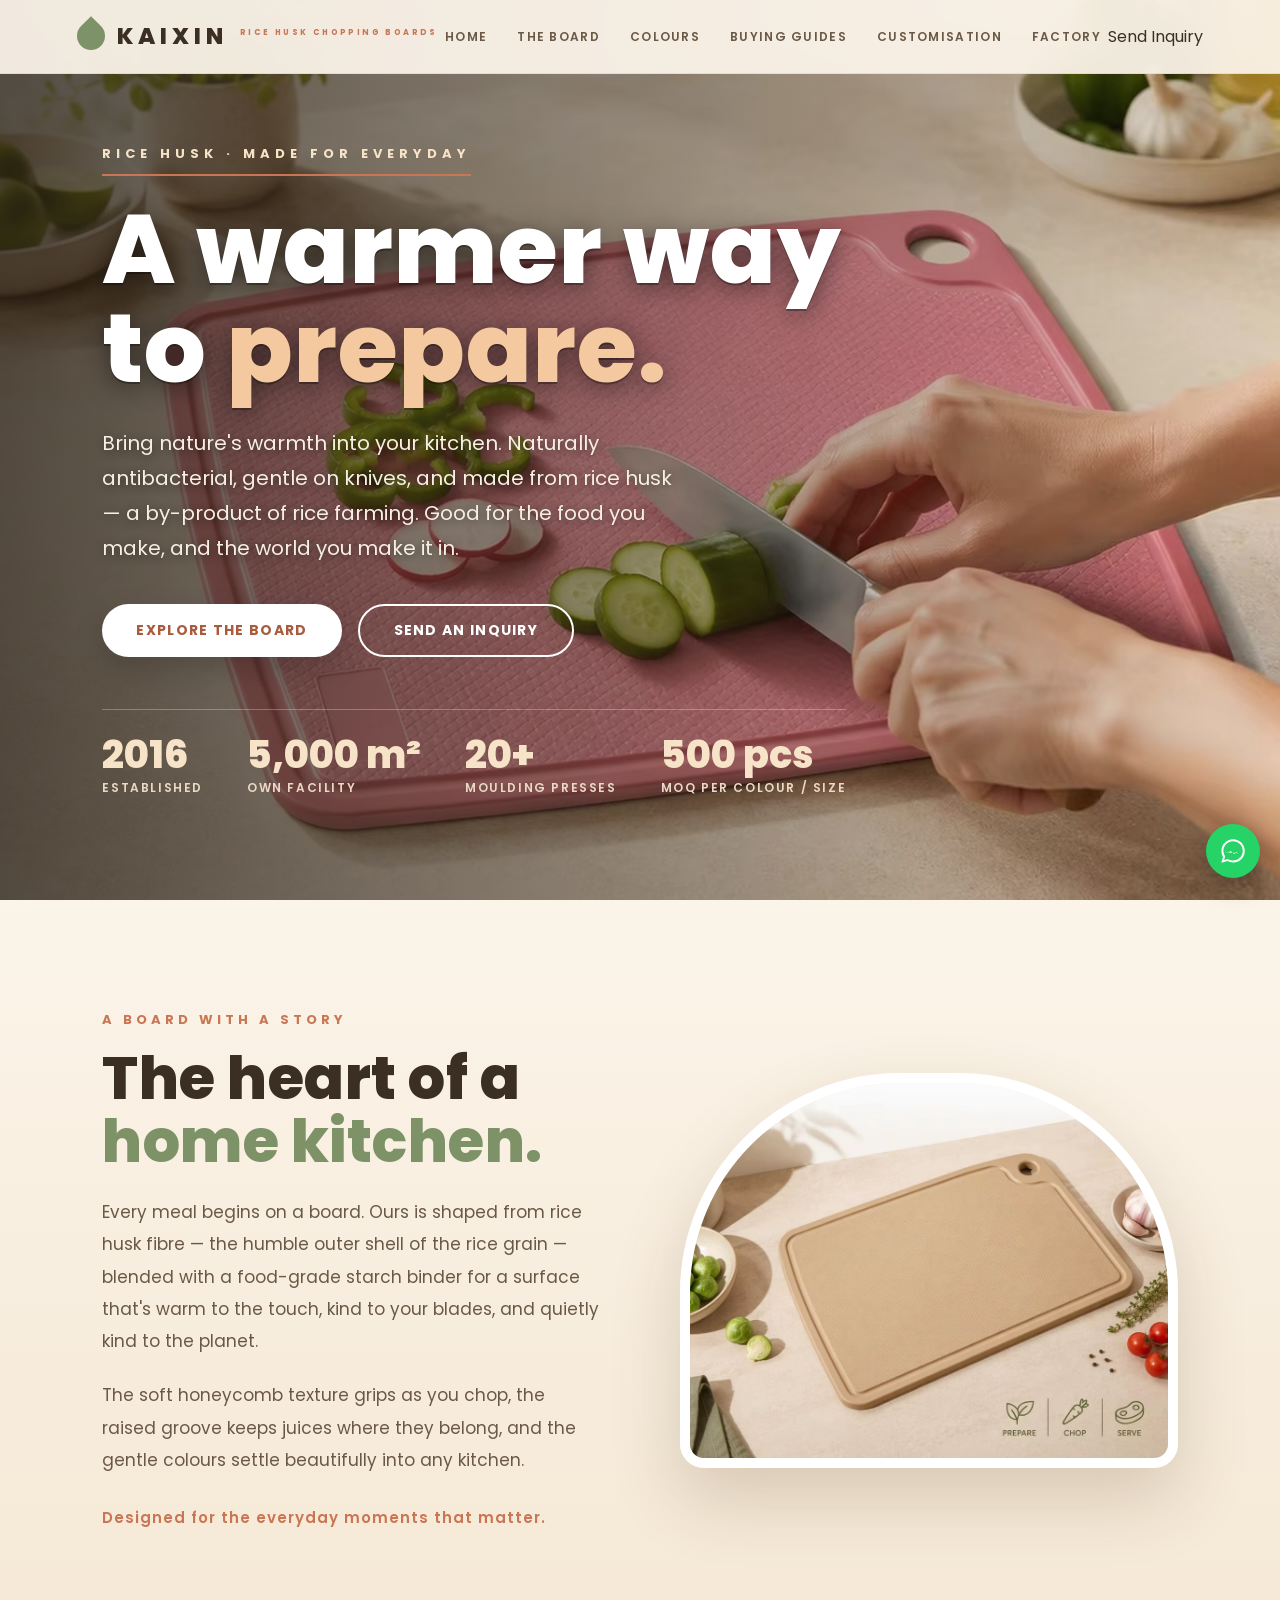
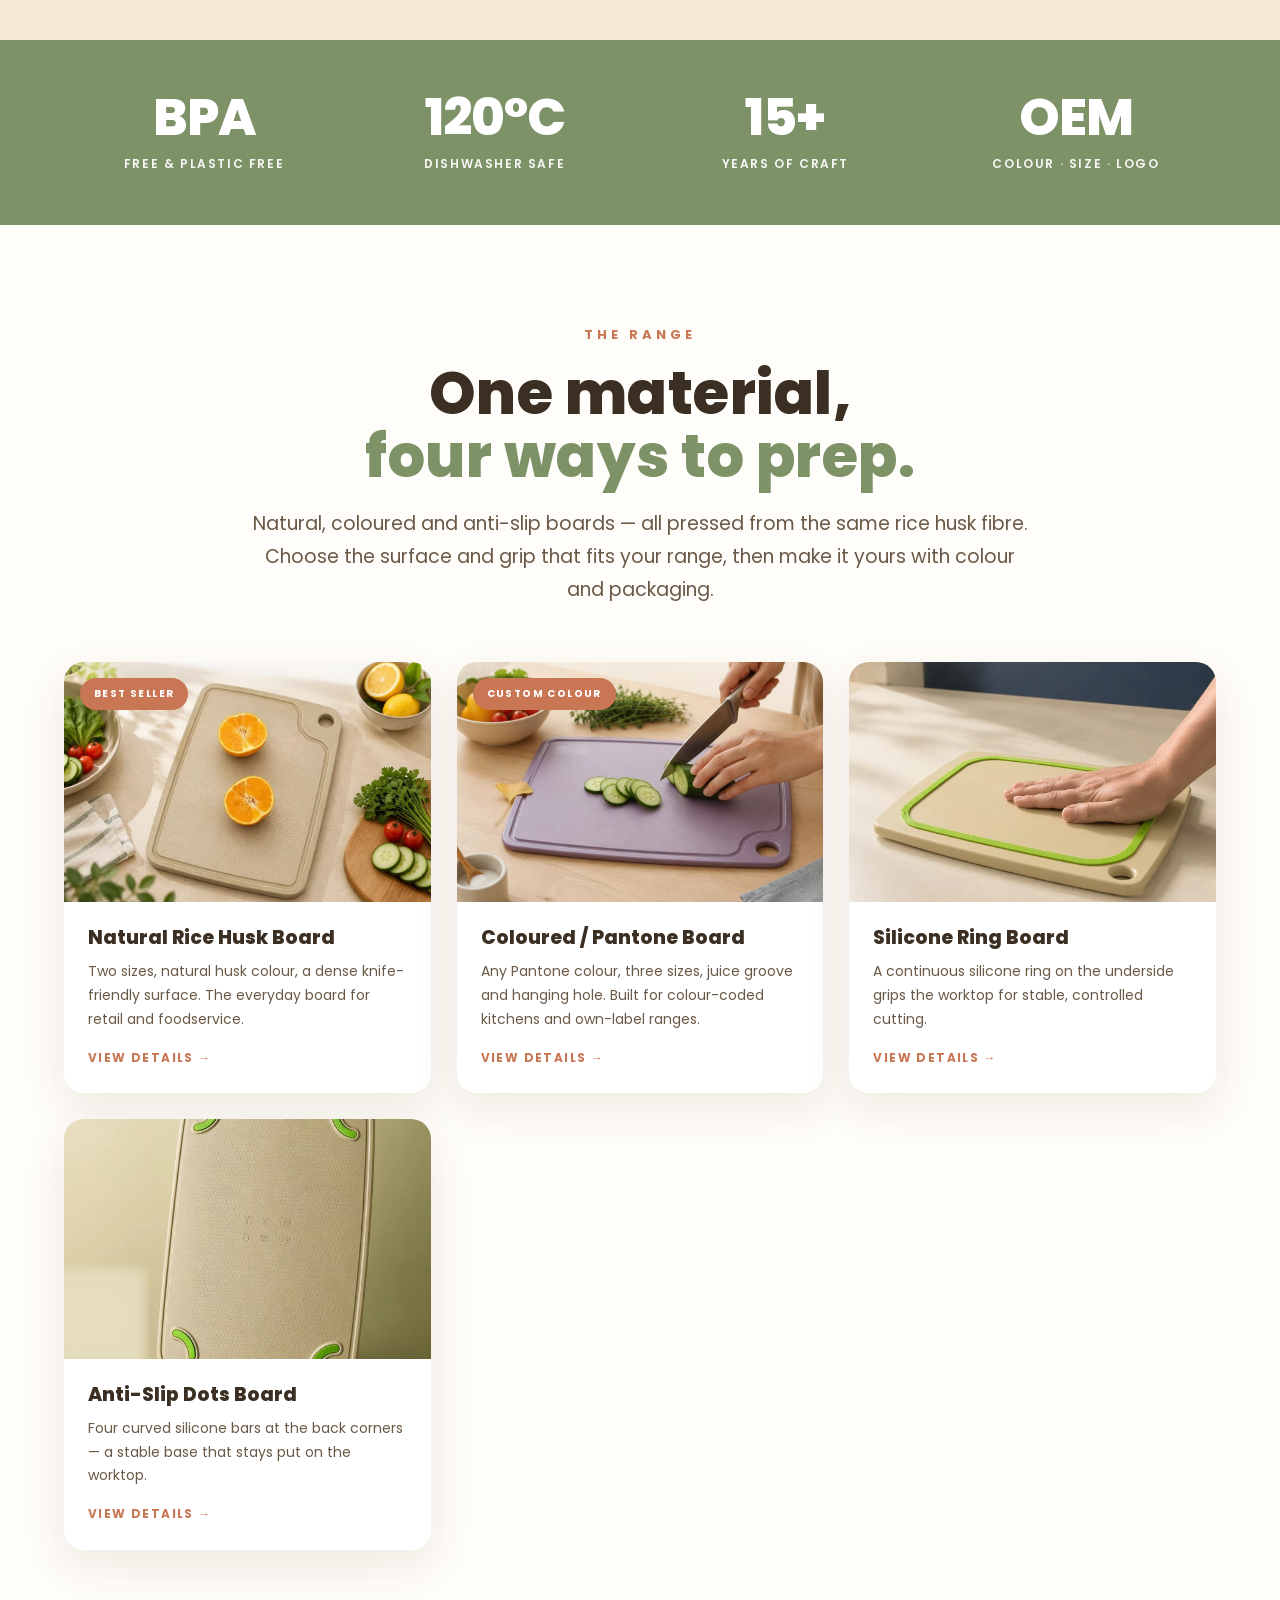
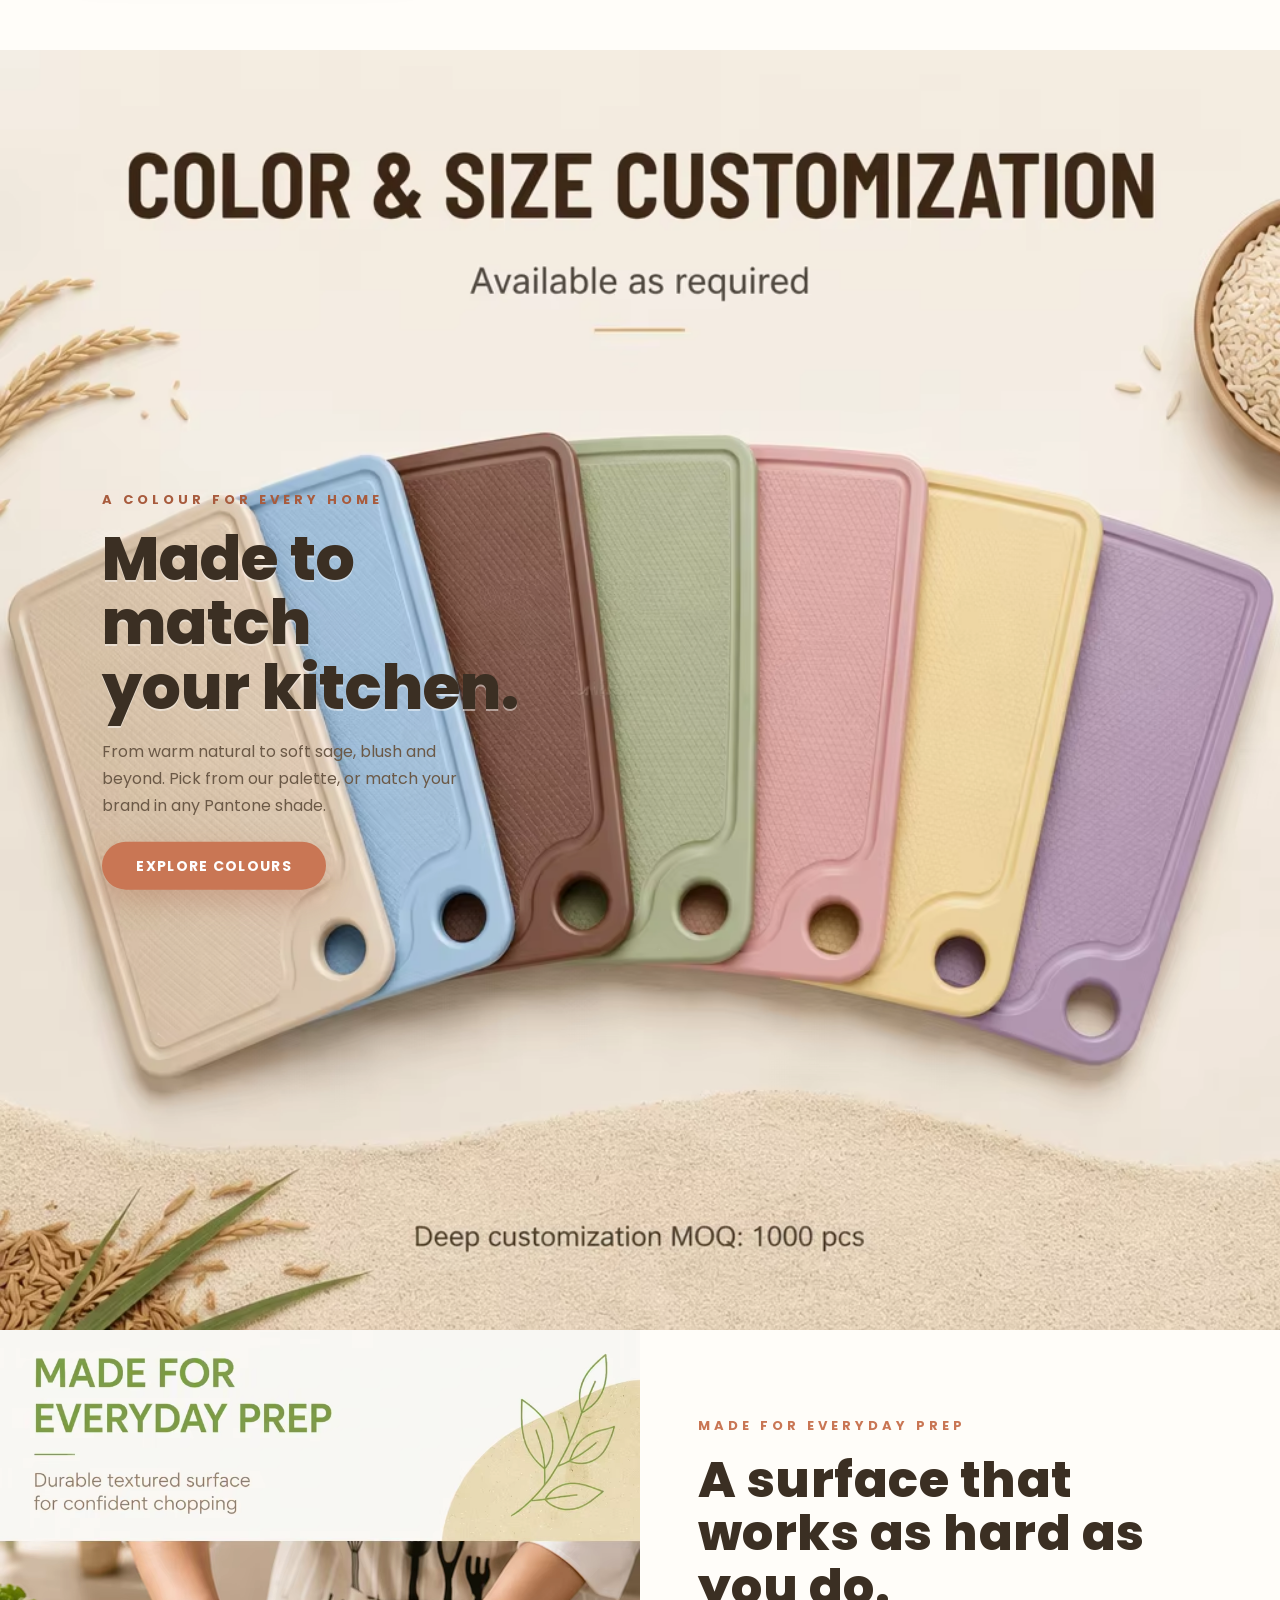
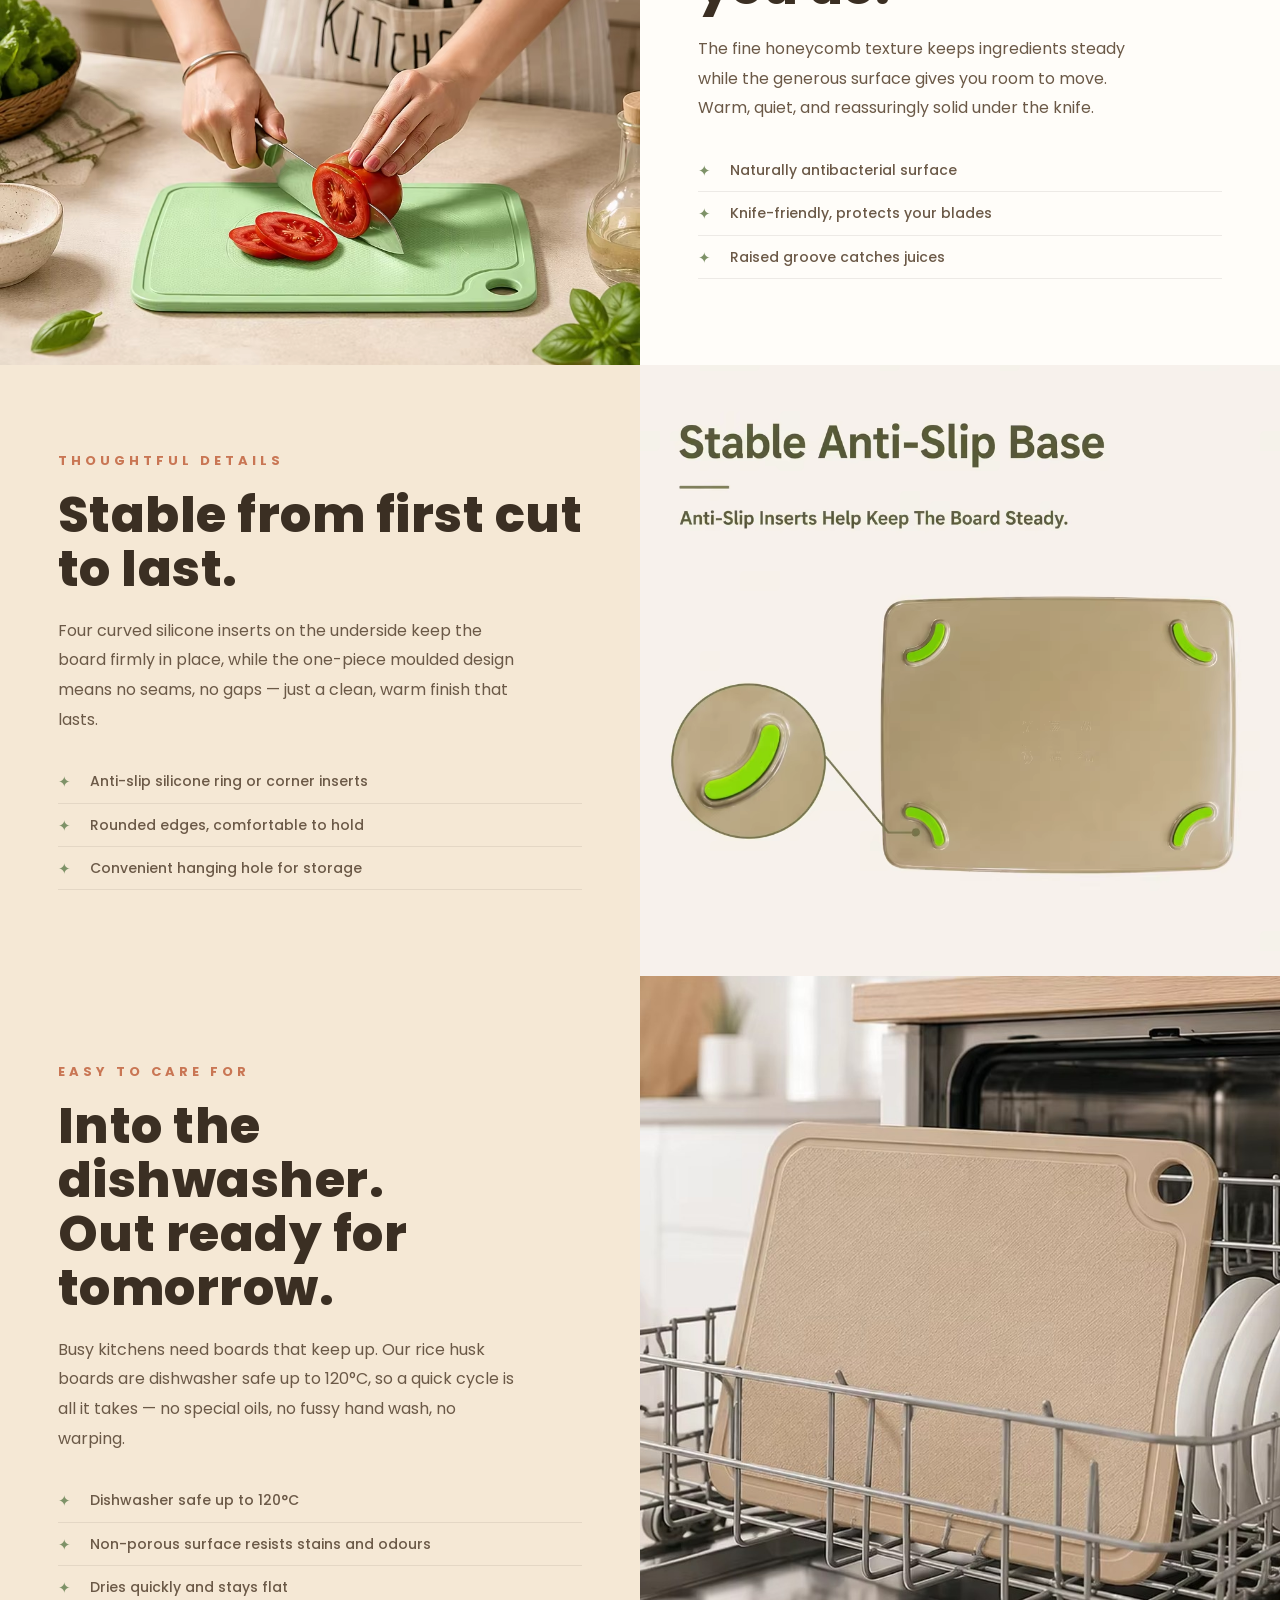
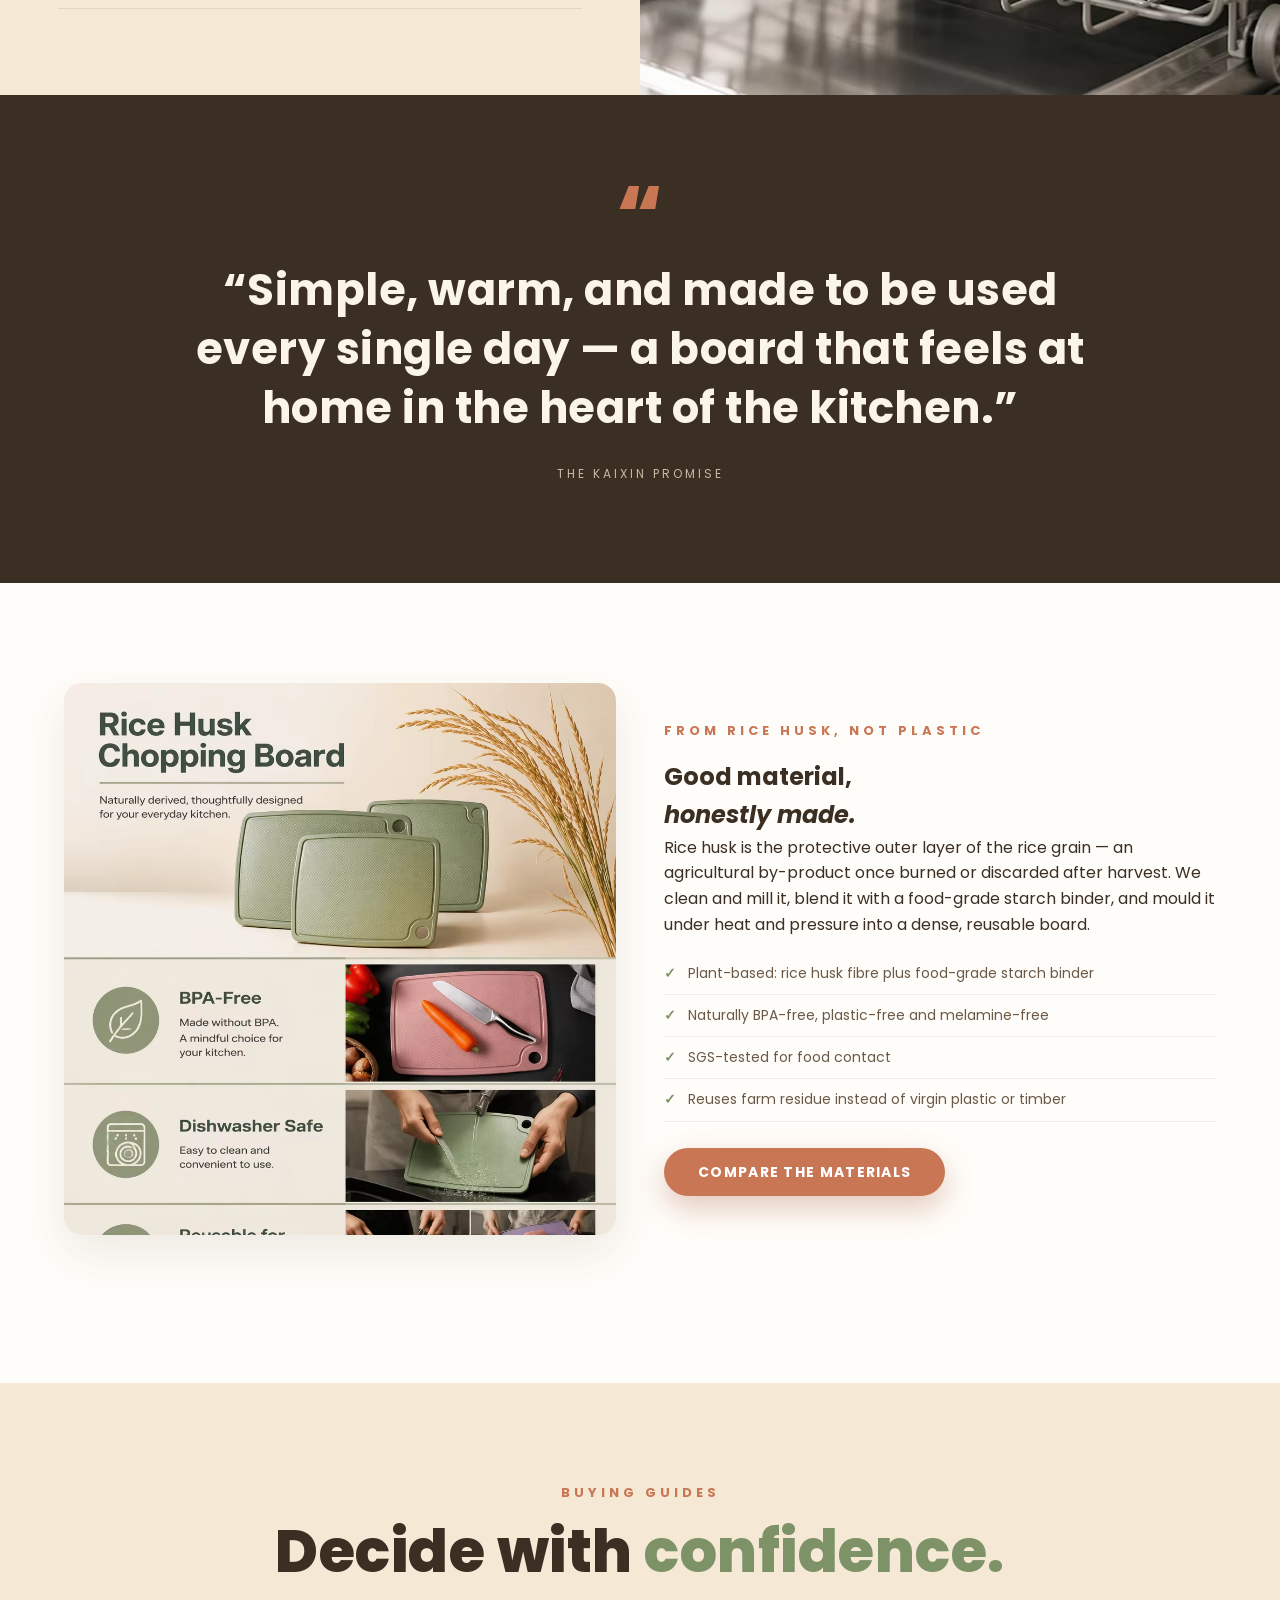
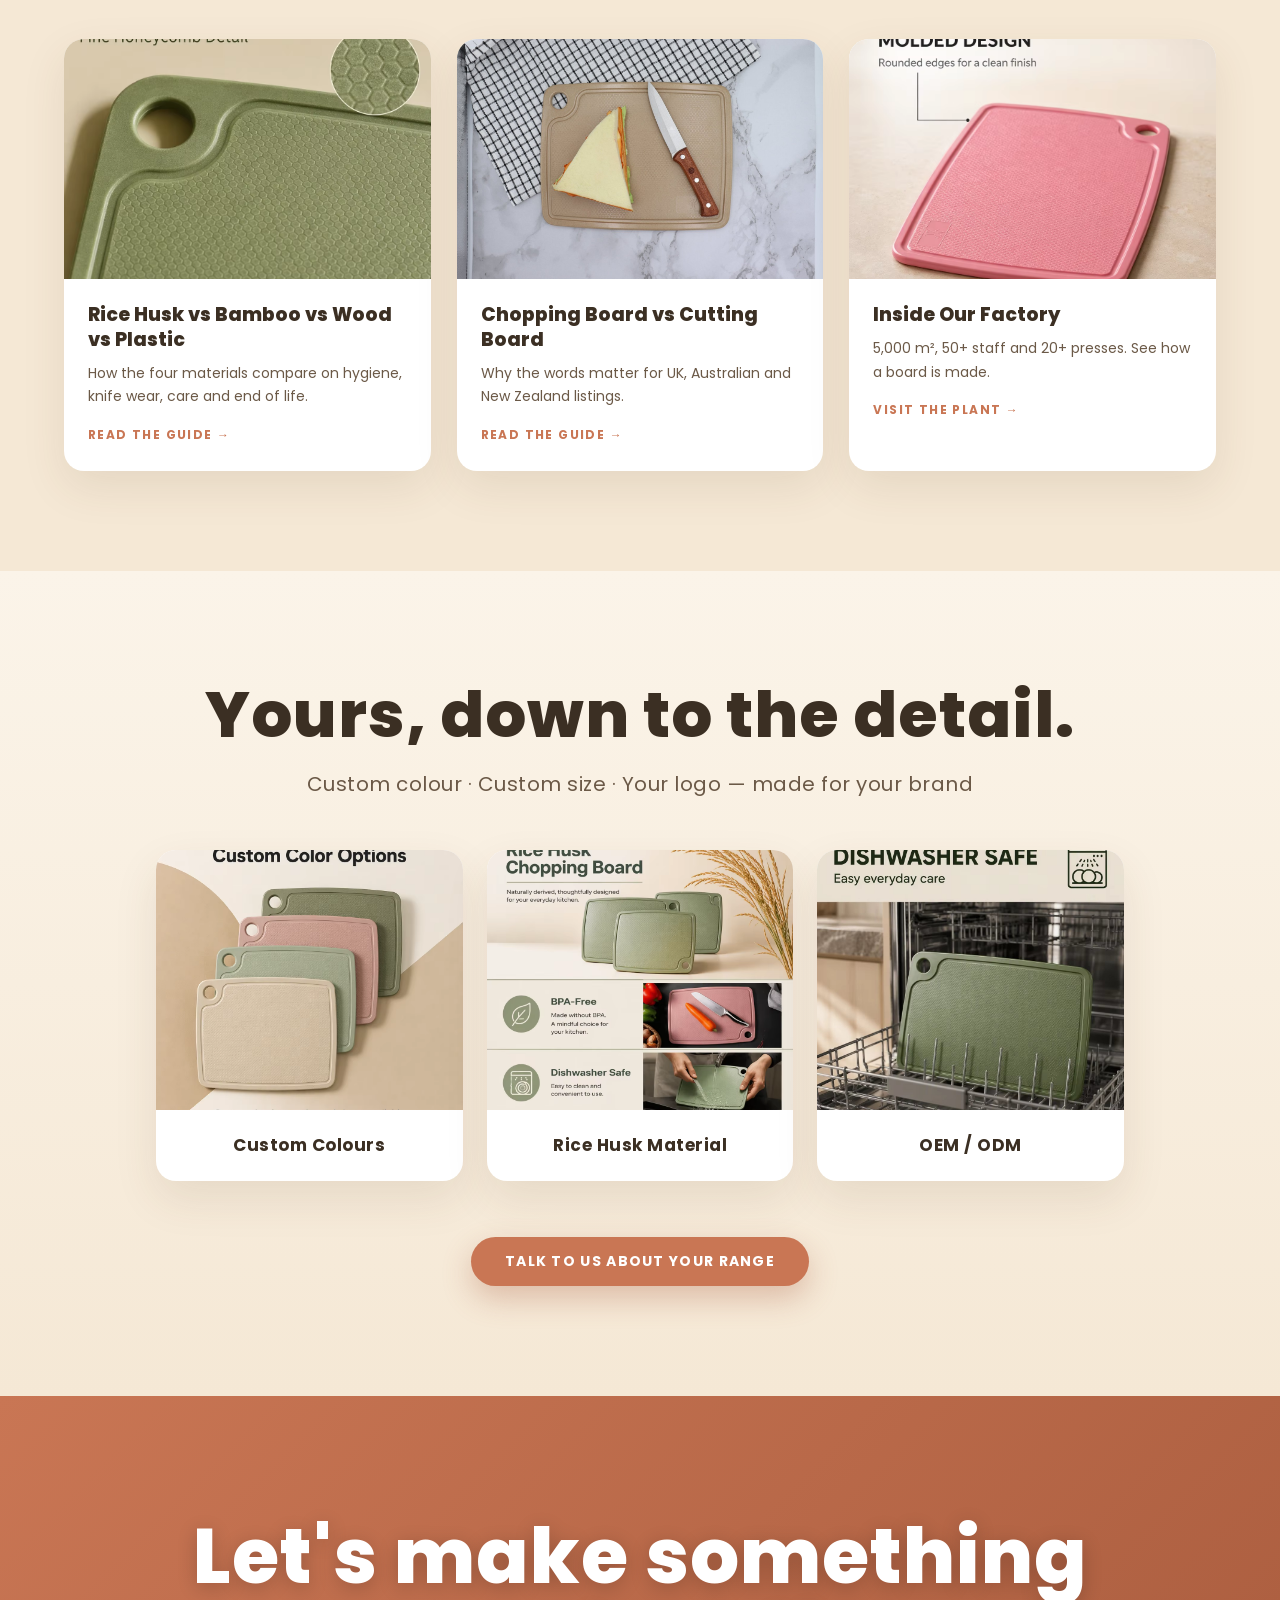
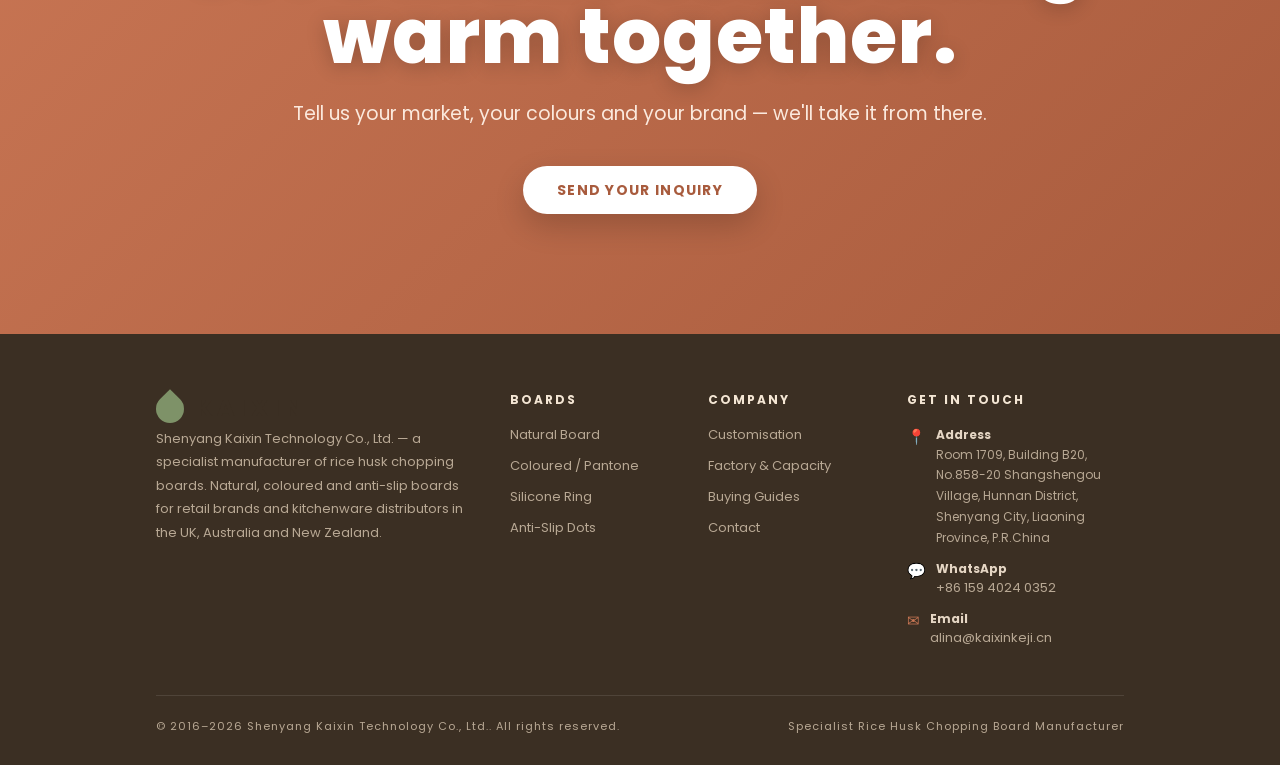
==== index.html @ 7cfb7c95 "site: colours section split layout + clean image" ====
<!DOCTYPE html>
<html lang="en-GB">
<head>
<meta charset="UTF-8">
<meta name="viewport" content="width=device-width, initial-scale=1.0">
<title>Rice Husk Chopping Boards Manufacturer &amp; Wholesale | Kaixin</title>
<meta name="description" content="Rice husk chopping boards from a specialist manufacturer. Natural, coloured and anti-slip boards, custom Pantone colours and OEM packaging. MOQ from 500 pcs. SGS-tested, BPA-free.">
<meta name="keywords" content="rice husk chopping board, rice husk cutting board manufacturer, wholesale chopping board, custom Pantone chopping board, eco chopping board supplier UK, rice husk board OEM">
<meta property="og:title" content="Rice Husk Chopping Boards Manufacturer &amp; Wholesale | Kaixin">
<meta property="og:description" content="Rice husk chopping boards from a specialist manufacturer. Natural, coloured and anti-slip boards, custom Pantone colours and OEM packaging. MOQ from 500 pcs. SGS-tested, BPA-free.">
<meta property="og:type" content="website">
<meta property="og:url" content="https://www.ricehuskchoppingboard.com/index.html">
<meta property="og:image" content="https://www.ricehuskchoppingboard.com/assets/img/warm/hero.jpg">
<link rel="canonical" href="https://www.ricehuskchoppingboard.com/index.html">
<link rel="icon" href="favicon-32x32.png" type="image/png">
<link rel="preconnect" href="https://fonts.googleapis.com">
<link rel="preconnect" href="https://fonts.gstatic.com" crossorigin>
<link href="https://fonts.googleapis.com/css2?family=Poppins:wght@400;500;600;700;800;900&display=swap" rel="stylesheet">
<link rel="stylesheet" href="assets/css/style.css">
<script type="application/ld+json">
[
  {
    "@context": "https://schema.org",
    "@type": "Organization",
    "name": "Shenyang Kaixin Technology Co., Ltd.",
    "url": "https://www.ricehuskchoppingboard.com/",
    "logo": "https://www.ricehuskchoppingboard.com/assets/img/logo/logo.png",
    "description": "Specialist manufacturer of rice husk chopping boards. Natural, coloured and anti-slip boards with custom Pantone colours and OEM packaging.",
    "address": {
      "@type": "PostalAddress",
      "streetAddress": "Room 1709, Building B20, No.858-20 Shangshengou Village, Hunnan District",
      "addressLocality": "Shenyang",
      "addressRegion": "Liaoning",
      "addressCountry": "CN"
    },
    "contactPoint": {
      "@type": "ContactPoint",
      "telephone": "+86-159-4024-0352",
      "contactType": "sales",
      "availableLanguage": [
        "English",
        "Chinese"
      ]
    }
  },
  {
    "@context": "https://schema.org",
    "@type": "WebPage",
    "name": "Rice Husk Chopping Boards Manufacturer & Wholesale",
    "url": "https://www.ricehuskchoppingboard.com/",
    "description": "Specialist manufacturer of rice husk chopping boards for retail brands and kitchenware distributors.",
    "publisher": {
      "@context": "https://schema.org",
      "@type": "Organization",
      "name": "Shenyang Kaixin Technology Co., Ltd.",
      "url": "https://www.ricehuskchoppingboard.com/",
      "logo": "https://www.ricehuskchoppingboard.com/assets/img/logo/logo.png",
      "description": "Specialist manufacturer of rice husk chopping boards. Natural, coloured and anti-slip boards with custom Pantone colours and OEM packaging.",
      "address": {
        "@type": "PostalAddress",
        "streetAddress": "Room 1709, Building B20, No.858-20 Shangshengou Village, Hunnan District",
        "addressLocality": "Shenyang",
        "addressRegion": "Liaoning",
        "addressCountry": "CN"
      },
      "contactPoint": {
        "@type": "ContactPoint",
        "telephone": "+86-159-4024-0352",
        "contactType": "sales",
        "availableLanguage": [
          "English",
          "Chinese"
        ]
      }
    }
  }
]
</script>
</head>
<body>
<nav class="nav">
  <a class="brand" href="index.html"><span class="leaf"></span>KAIXIN<small>RICE HUSK CHOPPING BOARDS</small></a>
  <div class="navlinks">
    <a href="index.html">Home</a>
    <a href="index.html#boards">The Board</a>
    <a href="index.html#colours">Colours</a>
    <a href="index.html#guides">Buying Guides</a>
    <a href="customisation.html">Customisation</a>
    <a href="factory.html">Factory</a>
  </div>
  <div class="nav-cta"><a href="contact.html">Send Inquiry</a></div>
  <button class="menu-toggle" aria-label="menu" onclick="this.parentNode.classList.toggle('open')">&#9776;</button>
  <div class="mobile-menu">
    <a href="index.html">Home</a>
    <a href="index.html#boards">The Board</a>
    <a href="index.html#colours">Colours</a>
    <a href="index.html#guides">Buying Guides</a>
    <a href="customisation.html">Customisation</a>
    <a href="factory.html">Factory</a>
    <a href="contact.html">Send Inquiry</a>
  </div>
</nav>

<header class="hero">
  <img class="hero-bg" src="assets/img/warm/hero.jpg" alt="Rice husk chopping board with fresh ingredients in a warm kitchen">
  <div class="hero-shade"></div>
  <div class="hero-inner">
    <span class="eyebrow">Rice Husk &middot; Made for Everyday</span>
    <h1>A warmer way<br>to <span class="warm">prepare.</span></h1>
    <p>Bring nature's warmth into your kitchen. Naturally antibacterial, gentle on knives, and made from rice husk &mdash; a by-product of rice farming. Good for the food you make, and the world you make it in.</p>
    <div class="hero-btns">
      <a class="btn light" href="#boards">Explore the Board</a>
      <a class="btn ghost on-dark" href="contact.html">Send an Inquiry</a>
    </div>
    <div class="hero-stats">
      <div><b>2016</b><span>Established</span></div>
      <div><b>5,000 m&sup2;</b><span>Own Facility</span></div>
      <div><b>20+</b><span>Moulding Presses</span></div>
      <div><b>500 pcs</b><span>MOQ per Colour / Size</span></div>
    </div>
  </div>
</header>

<section class="story" id="boards">
  <div class="story-txt">
    <div class="kicker">A Board With a Story</div>
    <h2>The heart of a <em>home kitchen.</em></h2>
    <p>Every meal begins on a board. Ours is shaped from rice husk fibre &mdash; the humble outer shell of the rice grain &mdash; blended with a food-grade starch binder for a surface that's warm to the touch, kind to your blades, and quietly kind to the planet.</p>
    <p>The soft honeycomb texture grips as you chop, the raised groove keeps juices where they belong, and the gentle colours settle beautifully into any kitchen.</p>
    <div class="sig">Designed for the everyday moments that matter.</div>
  </div>
  <div class="story-img"><img src="assets/img/warm/story-board.jpg" alt="Rice husk chopping board with fresh peppers"></div>
</section>

<section class="promise">
  <div><div class="num">BPA</div><div class="lbl">Free &amp; Plastic Free</div></div>
  <div><div class="num">120&deg;C</div><div class="lbl">Dishwasher Safe</div></div>
  <div><div class="num">15+</div><div class="lbl">Years of Craft</div></div>
  <div><div class="num">OEM</div><div class="lbl">Colour &middot; Size &middot; Logo</div></div>
</section>

<section class="sec" id="range" style="background:var(--white)"><div class="container">
  <div class="sec-head"><div class="kicker">The Range</div><h2>One material,<br><em>four ways to prep.</em></h2>
  <p class="sec-sub">Natural, coloured and anti-slip boards &mdash; all pressed from the same rice husk fibre. Choose the surface and grip that fits your range, then make it yours with colour and packaging.</p></div>
  <div class="cards">
    <a class="card" href="products/natural-rice-husk-chopping-board.html"><div class="thumb"><span class="badge">Best Seller</span><img src="assets/img/warm/cards/card-natural.jpg" alt="Natural rice husk chopping board with fresh orange" loading="lazy"></div><div class="body"><h3>Natural Rice Husk Board</h3><p>Two sizes, natural husk colour, a dense knife-friendly surface. The everyday board for retail and foodservice.</p><span class="more">View details &rarr;</span></div></a>
    <a class="card" href="products/coloured-rice-husk-chopping-board.html"><div class="thumb"><span class="badge">Custom Colour</span><img src="assets/img/warm/cards/card-colour.jpg" alt="Coloured rice husk chopping boards" loading="lazy"></div><div class="body"><h3>Coloured / Pantone Board</h3><p>Any Pantone colour, three sizes, juice groove and hanging hole. Built for colour-coded kitchens and own-label ranges.</p><span class="more">View details &rarr;</span></div></a>
    <a class="card" href="products/silicone-ring-chopping-board.html"><div class="thumb"><img src="assets/img/warm/cards/card-ring.jpg" alt="Continuous non-slip silicone ring on the board underside" loading="lazy"></div><div class="body"><h3>Silicone Ring Board</h3><p>A continuous silicone ring on the underside grips the worktop for stable, controlled cutting.</p><span class="more">View details &rarr;</span></div></a>
    <a class="card" href="products/silicone-dots-chopping-board.html"><div class="thumb"><img src="assets/img/warm/cards/card-dots.jpg" alt="Four corner anti-slip silicone inserts on the board underside" loading="lazy"></div><div class="body"><h3>Anti-Slip Dots Board</h3><p>Four curved silicone bars at the back corners &mdash; a stable base that stays put on the worktop.</p><span class="more">View details &rarr;</span></div></a>
  </div>
</div></section>

<section class="colours" id="colours">
  <div class="cap"><div class="kicker" style="color:var(--terra-d)">A Colour for Every Home</div>
    <h2>Made to match<br>your kitchen.</h2>
    <p>From warm natural to soft sage, blush and beyond. Pick from our palette, or match your brand in any Pantone shade.</p>
    <a class="btn" href="customisation.html" style="margin-top:22px">Explore Colours</a>
  </div>
  <div class="pic"><img src="assets/img/warm/colours-7.png" alt="Seven rice husk chopping board colours" loading="lazy"></div>
</section>

<section class="band"><div class="band-img"><img src="assets/img/warm/prep-tomato.png" alt="Slicing a tomato on a rice husk board" loading="lazy"></div>
  <div class="band-txt"><div class="kicker">Made for Everyday Prep</div>
    <h3>A surface that works as hard as you do.</h3>
    <p>The fine honeycomb texture keeps ingredients steady while the generous surface gives you room to move. Warm, quiet, and reassuringly solid under the knife.</p>
    <ul><li>Naturally antibacterial surface</li><li>Knife-friendly, protects your blades</li><li>Raised groove catches juices</li></ul>
  </div></section>

<section class="band right tint"><div class="band-img"><img src="assets/img/warm/feature-grip.png" alt="Anti-slip silicone base detail" loading="lazy"></div>
  <div class="band-txt"><div class="kicker">Thoughtful Details</div>
    <h3>Stable from first cut to last.</h3>
    <p>Four curved silicone inserts on the underside keep the board firmly in place, while the one-piece moulded design means no seams, no gaps &mdash; just a clean, warm finish that lasts.</p>
    <ul><li>Anti-slip silicone ring or corner inserts</li><li>Rounded edges, comfortable to hold</li><li>Convenient hanging hole for storage</li></ul>
  </div></section>

<section class="band right tint"><div class="band-img"><img src="assets/img/warm/dishwasher.jpg" alt="Rice husk chopping board placed in a dishwasher rack" loading="lazy"></div>
  <div class="band-txt"><div class="kicker">Easy to Care For</div>
    <h3>Into the dishwasher.<br>Out ready for tomorrow.</h3>
    <p>Busy kitchens need boards that keep up. Our rice husk boards are dishwasher safe up to 120&deg;C, so a quick cycle is all it takes &mdash; no special oils, no fussy hand wash, no warping.</p>
    <ul><li>Dishwasher safe up to 120&deg;C</li><li>Non-porous surface resists stains and odours</li><li>Dries quickly and stays flat</li></ul>
  </div></section>

<section class="quote"><div class="mark">&ldquo;</div>
  <q>Simple, warm, and made to be used every single day &mdash; a board that feels at home in the heart of the kitchen.</q>
  <div class="by">The KAIXIN Promise</div></section>

<section class="sec" id="material" style="background:var(--white)"><div class="container split">
  <div class="media"><img src="assets/img/warm/material.png" alt="Close-up of rice husk fibre material" loading="lazy"></div>
  <div><div class="kicker">From Rice Husk, Not Plastic</div><h2>Good material,<br><em>honestly made.</em></h2>
    <p>Rice husk is the protective outer layer of the rice grain &mdash; an agricultural by-product once burned or discarded after harvest. We clean and mill it, blend it with a food-grade starch binder, and mould it under heat and pressure into a dense, reusable board.</p>
    <ul class="checklist"><li><span class="ck">&#10003;</span><span>Plant-based: rice husk fibre plus food-grade starch binder</span></li><li><span class="ck">&#10003;</span><span>Naturally BPA-free, plastic-free and melamine-free</span></li><li><span class="ck">&#10003;</span><span>SGS-tested for food contact</span></li><li><span class="ck">&#10003;</span><span>Reuses farm residue instead of virgin plastic or timber</span></li></ul>
    <a class="btn" href="guides/rice-husk-vs-bamboo-vs-wood-vs-plastic.html">Compare the Materials</a>
  </div></div></section>

<section class="sec" id="guides" style="background:var(--cream2)"><div class="container">
  <div class="sec-head"><div class="kicker">Buying Guides</div><h2>Decide with <em>confidence.</em></h2></div>
  <div class="cards">
    <a class="card" href="guides/rice-husk-vs-bamboo-vs-wood-vs-plastic.html"><div class="thumb"><img src="assets/img/warm/texture-closeup.png" alt="Rice husk fibre surface" loading="lazy"></div><div class="body"><h3>Rice Husk vs Bamboo vs Wood vs Plastic</h3><p>How the four materials compare on hygiene, knife wear, care and end of life.</p><span class="more">Read the guide &rarr;</span></div></a>
    <a class="card" href="guides/chopping-board-vs-cutting-board.html"><div class="thumb"><img src="assets/img/warm/lifestyle-sandwich.jpg" alt="Chopping board in use in a kitchen" loading="lazy"></div><div class="body"><h3>Chopping Board vs Cutting Board</h3><p>Why the words matter for UK, Australian and New Zealand listings.</p><span class="more">Read the guide &rarr;</span></div></a>
    <a class="card" href="factory.html"><div class="thumb"><img src="assets/img/warm/feature-moulded.png" alt="Board manufacturing detail" loading="lazy"></div><div class="body"><h3>Inside Our Factory</h3><p>5,000 m&sup2;, 50+ staff and 20+ presses. See how a board is made.</p><span class="more">Visit the plant &rarr;</span></div></a>
  </div>
</div></section>

<section class="custom"><div class="container"><h2>Yours, down to the detail.</h2>
  <div class="sub">Custom colour &middot; Custom size &middot; Your logo &mdash; made for your brand</div>
  <div class="custom-grid">
    <div class="c"><img src="assets/img/warm/colours-4.png" alt="Custom colour options" loading="lazy"><div class="t">Custom Colours</div></div>
    <div class="c"><img src="assets/img/warm/material.png" alt="Rice husk material" loading="lazy"><div class="t">Rice Husk Material</div></div>
    <div class="c"><img src="assets/img/warm/oem.png" alt="OEM ODM customisation" loading="lazy"><div class="t">OEM / ODM</div></div>
  </div>
  <a class="btn" href="customisation.html">Talk to Us About Your Range</a>
</div></section>
<section class="finalcta"><div class="container"><h2>Let's make something<br>warm together.</h2><p>Tell us your market, your colours and your brand &mdash; we'll take it from there.</p><a class="btn light" href="contact.html">Send Your Inquiry</a></div></section>
<footer>
  <div class="container foot-grid">
    <div class="foot-brand"><span class="brand"><span class="leaf"></span>KAIXIN</span>
      <p>Shenyang Kaixin Technology Co., Ltd. &mdash; a specialist manufacturer of rice husk chopping boards. Natural, coloured and anti-slip boards for retail brands and kitchenware distributors in the UK, Australia and New Zealand.</p></div>
    <div><h4>Boards</h4>
      <a href="products/natural-rice-husk-chopping-board.html">Natural Board</a>
      <a href="products/coloured-rice-husk-chopping-board.html">Coloured / Pantone</a>
      <a href="products/silicone-ring-chopping-board.html">Silicone Ring</a>
      <a href="products/silicone-dots-chopping-board.html">Anti-Slip Dots</a>
    </div>
    <div><h4>Company</h4>
      <a href="customisation.html">Customisation</a>
      <a href="factory.html">Factory &amp; Capacity</a>
      <a href="index.html#guides">Buying Guides</a>
      <a href="contact.html">Contact</a>
    </div>
    <div><h4>Get in Touch</h4>
      <div class="info-item"><span class="ic">&#128205;</span><div><b>Address</b><span>Room 1709, Building B20, No.858-20 Shangshengou Village, Hunnan District, Shenyang City, Liaoning Province, P.R.China</span></div></div>
      <div class="info-item"><span class="ic">&#128172;</span><div><b>WhatsApp</b><a href="https://wa.me/8615940240352" target="_blank" rel="noopener">+86 159 4024 0352</a></div></div>
      <div class="info-item"><span class="ic">&#9993;</span><div><b>Email</b><a href="mailto:alina@kaixinkeji.cn">alina@kaixinkeji.cn</a></div></div>
    </div>
  </div>
  <div class="container foot-bottom"><span>&copy; 2016&ndash;2026 Shenyang Kaixin Technology Co., Ltd.. All rights reserved.</span><span>Specialist Rice Husk Chopping Board Manufacturer</span></div>
</footer>
<a class="wa-float" href="https://wa.me/8615940240352" target="_blank" rel="noopener" aria-label="Chat with us on WhatsApp">
<svg viewBox="0 0 24 24"><path d="M12.04 2C6.5 2 2.1 6.4 2.1 11.95c0 1.75.46 3.46 1.33 4.96L2 22l5.24-1.37a9.94 9.94 0 0 0 4.8 1.22h.01c5.54 0 10.05-4.4 10.05-9.95C22.1 6.4 17.59 2 12.04 2zm0 18.16a8.3 8.3 0 0 1-4.23-1.16l-.3-.18-3.11.81.83-3.03-.2-.31a8.28 8.28 0 0 1-1.28-4.42c0-4.58 3.73-8.3 8.32-8.3 2.22 0 4.31.87 5.88 2.44a8.25 8.25 0 0 1 2.44 5.87c0 4.58-3.73 8.28-8.34 8.28zm4.55-6.2c-.25-.13-1.48-.73-1.71-.81-.23-.08-.39-.13-.56.13-.17.25-.64.81-.78.98-.14.17-.29.19-.53.06-.25-.13-1.05-.39-2-1.24-.74-1.22-1.66-1.36-1.9-.14-.24-.15-.52-.01-.71.12-.18.53-.62.65-.83.12-.22.08-.4.02-.53-.06-.13-.56-1.34-.76-1.84-.2-.48-.4-.42-.56-.43h-.48c-.17 0-.44.06-.67.32-.23.25-.88.87-.88 2.12s.9 2.46 1.03 2.63c.13.17 1.77 2.7 4.29 3.79.6.26 1.06.41 1.43.53.6.19 1.14.16 1.57.1.48-.07 1.48-.6 1.69-1.19.21-.58.21-1.08.15-1.19-.06-.1-.23-.16-.48-.29z"/></svg>
</a>
<script src="assets/js/main.js"></script>
</body>
</html>
---- assets/css/style.css ----
/* ============================================================
   KAIXIN — Rice Husk Chopping Boards
   Warm & generous editorial theme. Light cream / terracotta / sage.
   Single source of visual truth. All pages share this.
   ============================================================ */
:root{
  --cream:#FBF4E9; --cream2:#F5E8D5; --sand:#EFDCC2;
  --terra:#C97654; --terra-d:#A85B3D; --terra-soft:#F3DCCB;
  --sage:#7E9268; --sage-d:#5F7249; --sage-soft:#E7EDDF;
  --ink:#3B2F23; --ink2:#6B5947; --white:#FFFDF9;
  --shadow:0 22px 60px rgba(90,60,30,.14);
}
*{box-sizing:border-box;margin:0;padding:0}
html{scroll-behavior:smooth}
body{font-family:'Poppins',sans-serif;background:var(--cream);color:var(--ink);
  -webkit-font-smoothing:antialiased;overflow-x:hidden;font-size:16px;line-height:1.6}
img{display:block;width:100%}
a{text-decoration:none;color:inherit}
.container{width:min(1200px,90%);margin:0 auto}

/* ---------- BUTTONS ---------- */
.btn{display:inline-flex;align-items:center;justify-content:center;gap:9px;
  background:var(--terra);color:#fff;padding:16px 34px;border:none;border-radius:50px;
  font-size:14px;font-weight:700;letter-spacing:1.3px;text-transform:uppercase;
  box-shadow:0 12px 30px rgba(168,91,61,.32);transition:.28s;cursor:pointer;line-height:1.2}
.btn:hover{background:var(--terra-d);transform:translateY(-3px)}
.btn.light{background:#fff;color:var(--terra-d);box-shadow:0 12px 30px rgba(0,0,0,.18)}
.btn.light:hover{background:var(--cream)}
.btn.ghost{background:transparent;border:2px solid currentColor;box-shadow:none;color:var(--ink)}
.btn.ghost:hover{background:var(--ink);color:#fff}
.btn.ghost.on-dark{color:#fff}
.btn.ghost.on-dark:hover{background:#fff;color:var(--ink)}
.btn.sage{background:var(--sage)}
.btn.sage:hover{background:var(--sage-d)}

/* ---------- NAV ---------- */
.nav{position:fixed;top:0;left:0;right:0;z-index:100;display:flex;align-items:center;
  justify-content:space-between;padding:18px 6%;background:rgba(251,244,233,.94);
  backdrop-filter:blur(14px);border-bottom:1px solid rgba(59,47,35,.08)}
.brand{display:flex;align-items:center;gap:12px;font-weight:800;font-size:23px;
  letter-spacing:5px;color:var(--ink)}
.brand img{width:38px;height:38px;object-fit:contain;border-radius:8px}
.brand .leaf{width:28px;height:28px;border-radius:50% 0 50% 50%;background:var(--sage);
  transform:rotate(-45deg);flex:none}
.brand small{display:block;font-size:8px;font-weight:700;letter-spacing:2.4px;
  color:var(--terra);margin-top:-6px}
.navlinks{display:flex;gap:30px;font-size:12px;font-weight:600;letter-spacing:1.3px;
  color:var(--ink2);text-transform:uppercase}
.navlinks a:hover{color:var(--terra)}
.navcta{background:var(--ink);color:#fff;padding:13px 26px;border-radius:40px;
  font-size:12px;font-weight:700;letter-spacing:1.4px;text-transform:uppercase;transition:.3s}
.navcta:hover{background:var(--terra)}
.menu-toggle{display:none;background:none;border:none;font-size:26px;color:var(--ink);cursor:pointer}
.mobile-menu{display:none}

/* ---------- HERO (full-bleed image, no video) ---------- */
.hero{position:relative;min-height:100vh;display:flex;align-items:center;
  justify-content:flex-start;padding:130px 8% 90px;overflow:hidden}
.hero-bg{position:absolute;inset:0;width:100%;height:100%;object-fit:cover;
  object-position:center;z-index:0}
.hero-shade{position:absolute;inset:0;z-index:1;
  background:linear-gradient(90deg,rgba(40,30,20,.78) 0%,rgba(40,30,20,.48) 46%,rgba(40,30,20,.06) 100%)}
.hero-inner{position:relative;z-index:2;max-width:840px}
.eyebrow{display:inline-block;font-size:13px;font-weight:700;letter-spacing:5px;
  color:#F7E3C8;text-transform:uppercase;margin-bottom:24px;
  border-bottom:2px solid var(--terra);padding-bottom:9px}
.hero h1{font-size:clamp(52px,7.6vw,106px);line-height:1.02;font-weight:800;
  letter-spacing:1px;color:#fff;text-shadow:0 4px 26px rgba(0,0,0,.5),0 2px 0 rgba(0,0,0,.3)}
.hero h1 .warm{color:#F4C9A0}
.hero p{font-size:clamp(16px,1.6vw,20px);line-height:1.75;color:#F6EFE4;
  max-width:580px;margin:28px 0 38px;text-shadow:0 2px 10px rgba(0,0,0,.45)}
.hero-btns{display:flex;gap:16px;flex-wrap:wrap}
.hero-stats{display:flex;gap:44px;flex-wrap:wrap;margin-top:52px;padding-top:26px;
  border-top:1px solid rgba(255,255,255,.28)}
.hero-stats div b{display:block;font-size:clamp(26px,3vw,40px);font-weight:800;
  color:#F7E3C8;line-height:1}
.hero-stats div span{font-size:12px;letter-spacing:1.6px;text-transform:uppercase;
  color:#EBD9C6;font-weight:600}

/* ---------- SECTION HEAD ---------- */
.sec{padding:100px 0}
.sec-head{text-align:center;max-width:780px;margin:0 auto 56px}
.sec-head.left{text-align:left;margin-left:0}
.kicker{font-size:13px;font-weight:700;letter-spacing:4px;color:var(--terra);
  text-transform:uppercase;margin-bottom:16px}
.sec-head h2,.story-txt h2{font-size:clamp(38px,4.6vw,64px);line-height:1.08;
  font-weight:800;letter-spacing:.5px;color:var(--ink)}
.sec-head h2 em,.story-txt h2 em{font-style:normal;color:var(--sage)}
.sec-sub{font-size:clamp(16px,1.5vw,19px);color:var(--ink2);margin-top:18px;line-height:1.75}

/* ---------- STORY (arch image + copy) ---------- */
.story{background:linear-gradient(180deg,var(--cream) 0%,var(--cream2) 100%);
  padding:110px 8%;display:grid;grid-template-columns:1fr 1fr;gap:80px;align-items:center}
.story-img{border-radius:220px 220px 24px 24px;overflow:hidden;
  box-shadow:0 30px 70px rgba(90,60,30,.2);border:10px solid #fff}
.story-txt p{font-size:17px;line-height:1.9;color:var(--ink2);margin-top:22px}
.story-txt .sig{margin-top:30px;font-size:15px;font-weight:600;color:var(--terra);letter-spacing:1px}

/* ---------- PROMISE STRIP ---------- */
.promise{background:var(--sage);color:#fff;padding:52px 6%;
  display:grid;grid-template-columns:repeat(4,1fr);gap:36px;text-align:center}
.promise .num{font-size:clamp(34px,4vw,54px);font-weight:800;letter-spacing:-1px;line-height:1}
.promise .lbl{font-size:12px;font-weight:600;letter-spacing:1.6px;
  text-transform:uppercase;margin-top:10px;opacity:.94}

/* ---------- COLOURS FULL-BLEED ---------- */
.colours{position:relative;overflow:hidden;background:var(--sand)}
.colours>img{width:100%;max-height:720px;object-fit:cover}
.colours .cap{position:absolute;left:8%;top:50%;transform:translateY(-50%);max-width:440px}
.colours .cap h2{font-size:clamp(40px,4.8vw,66px);line-height:1.05;
  font-weight:800;color:var(--ink);text-shadow:0 2px 0 rgba(255,255,255,.45)}
.colours .cap p{font-size:16px;line-height:1.7;color:var(--ink2);margin-top:18px;max-width:360px}

/* ---------- FEATURE BAND ---------- */
.band{display:grid;grid-template-columns:1fr 1fr;align-items:stretch;min-height:560px}
.band.right .band-img{order:2}
.band-img{overflow:hidden;position:relative;min-height:420px}
.band-img img{width:100%;height:100%;object-fit:cover;position:absolute;inset:0}
.band-txt{background:var(--white);padding:86px 9%;display:flex;flex-direction:column;justify-content:center}
.band.tint .band-txt{background:var(--cream2)}
.band-txt h3{font-size:clamp(34px,3.9vw,54px);line-height:1.08;
  font-weight:800;letter-spacing:.5px;color:var(--ink);margin-bottom:20px}
.band-txt p{font-size:16px;line-height:1.85;color:var(--ink2);max-width:460px}
.band-txt ul{list-style:none;margin-top:26px}
.band-txt li{font-size:14px;font-weight:500;color:var(--ink2);padding:10px 0 10px 32px;
  position:relative;border-bottom:1px solid rgba(59,47,35,.09)}
.band-txt li:before{content:'✦';position:absolute;left:0;color:var(--sage);font-size:15px}

/* ---------- CARD GRID ---------- */
.cards{display:grid;grid-template-columns:repeat(auto-fit,minmax(280px,1fr));gap:26px}
.card{display:block;background:#fff;border-radius:20px;overflow:hidden;
  box-shadow:0 16px 44px rgba(90,60,30,.1);transition:.3s}
.card:hover{transform:translateY(-6px);box-shadow:var(--shadow)}
.card .thumb{position:relative;height:240px;overflow:hidden}
.card .thumb img{width:100%;height:100%;object-fit:cover;transition:.5s}
.card:hover .thumb img{transform:scale(1.06)}
.card .badge{position:absolute;top:16px;left:16px;background:var(--terra);color:#fff;
  font-size:10px;font-weight:700;letter-spacing:1.4px;text-transform:uppercase;
  padding:8px 14px;border-radius:30px;z-index:2}
.card .body{padding:24px}
.card .body h3{font-size:19px;font-weight:800;color:var(--ink);margin-bottom:9px;line-height:1.3}
.card .body p{font-size:14px;line-height:1.7;color:var(--ink2)}
.card .more{display:inline-block;margin-top:16px;color:var(--terra);
  font-size:12px;font-weight:700;letter-spacing:1.4px;text-transform:uppercase}

/* ---------- QUOTE ---------- */
.quote{background:var(--ink);color:var(--cream);padding:100px 10%;text-align:center}
.quote .mark{font-size:80px;color:var(--terra);line-height:.5;font-weight:800}
.quote q{display:block;font-size:clamp(26px,3.4vw,46px);font-weight:700;
  line-height:1.35;letter-spacing:.5px;max-width:920px;margin:26px auto}
.quote .by{font-size:12px;letter-spacing:3px;text-transform:uppercase;color:#C9B7A2;margin-top:26px}

/* ---------- CUSTOM ---------- */
.custom{padding:110px 8%;background:linear-gradient(180deg,var(--cream) 0%,var(--cream2) 100%);text-align:center}
.custom h2{font-size:clamp(40px,5vw,68px);font-weight:800;letter-spacing:1px;color:var(--ink);line-height:1.05}
.custom .sub{font-size:clamp(16px,1.6vw,20px);color:var(--ink2);margin:20px auto 50px;letter-spacing:.5px}
.custom-grid{display:grid;grid-template-columns:repeat(3,1fr);gap:24px;max-width:1100px;margin:0 auto 56px}
.custom-grid .c{background:#fff;border-radius:20px;overflow:hidden;box-shadow:0 18px 44px rgba(90,60,30,.1)}
.custom-grid .c img{height:260px;object-fit:cover}
.custom-grid .c .t{padding:22px;font-size:17px;font-weight:700;letter-spacing:.5px;color:var(--ink)}

/* ---------- FINAL CTA ---------- */
.finalcta{position:relative;padding:120px 8%;text-align:center;overflow:hidden;
  background:linear-gradient(135deg,var(--terra) 0%,var(--terra-d) 100%)}
.finalcta h2{font-size:clamp(42px,6vw,84px);font-weight:800;letter-spacing:1px;
  color:#fff;text-shadow:0 4px 20px rgba(0,0,0,.2);line-height:1.05}
.finalcta p{font-size:19px;color:#FBE9DD;margin:22px 0 36px}
.finalcta .btn.light{color:var(--terra-d)}

/* ---------- FOOTER ---------- */
footer{background:var(--ink);color:#B8A894;padding:56px 8% 30px}
.foot-grid{display:grid;grid-template-columns:2fr 1fr 1fr 1.4fr;gap:44px;margin-bottom:36px}
.foot-brand img{width:44px;margin-bottom:16px}
.foot-brand p{font-size:13px;line-height:1.8}
footer h4{color:#F4E6D4;font-size:12px;font-weight:700;letter-spacing:2px;
  text-transform:uppercase;margin-bottom:16px}
footer h4~a,footer .info-item{display:block;font-size:13px;margin-bottom:10px;color:#B8A894}
footer a:hover{color:var(--terra-soft)}
.info-item{display:flex!important;gap:10px;line-height:1.6}
.info-item .ic{font-size:15px}
.info-item b{display:block;color:#E5D6C4;font-size:12px}
.info-item span:not(.ic){font-size:12px}
.foot-bottom{border-top:1px solid rgba(255,255,255,.1);padding-top:22px;
  display:flex;justify-content:space-between;gap:16px;font-size:11px;letter-spacing:1px;flex-wrap:wrap}

/* ---------- BREADCRUMB ---------- */
.breadcrumb{font-size:12px;color:var(--ink2);letter-spacing:.5px;padding:26px 0 6px}
.breadcrumb a:hover{color:var(--terra)}

/* ---------- DETAIL / PRODUCT PAGE ---------- */
.detail-sec{padding-top:40px;background:var(--white)}
.detail{display:grid;grid-template-columns:1.05fr 1fr;gap:60px;align-items:start;padding-bottom:40px}
.gallery .main-img{background:var(--cream2);border-radius:20px;overflow:hidden;aspect-ratio:4/3}
.gallery .main-img img{width:100%;height:100%;object-fit:contain}
.gallery .thumbs{display:flex;gap:12px;margin-top:14px;flex-wrap:wrap}
.gallery .thumbs img{width:82px;height:82px;object-fit:cover;border-radius:12px;
  cursor:pointer;border:3px solid transparent;transition:.2s;background:var(--cream2)}
.gallery .thumbs img.active,.gallery .thumbs img:hover{border-color:var(--terra)}
.detail-info h1{font-size:clamp(38px,4vw,58px);font-weight:800;line-height:1.06;color:var(--ink)}
.detail-info .en{color:var(--sage-d);font-weight:700;margin:12px 0 18px;font-size:15px;letter-spacing:.5px}
.detail-info .lead{font-size:16px;line-height:1.85;color:var(--ink2);margin-bottom:22px}
.tags{display:flex;flex-wrap:wrap;gap:9px;margin:22px 0}
.tags span{background:var(--sage-soft);color:var(--sage-d);font-size:11px;font-weight:700;
  letter-spacing:.8px;padding:8px 14px;border-radius:30px;text-transform:uppercase}
.spec-table{width:100%;border-collapse:collapse;margin:20px 0 28px;font-size:14px}
.spec-table tr{border-bottom:1px solid rgba(59,47,35,.1)}
.spec-table th{text-align:left;padding:13px 12px 13px 0;font-weight:700;color:var(--ink);width:34%;vertical-align:top}
.spec-table td{padding:13px 0;color:var(--ink2);line-height:1.6}
.checklist{list-style:none;margin:16px 0 26px}
.checklist li{display:flex;gap:12px;font-size:14px;line-height:1.65;color:var(--ink2);
  padding:9px 0;border-bottom:1px solid rgba(59,47,35,.07)}
.checklist .ck{color:var(--sage);font-weight:800;flex:none}
.detail-cta{display:flex;gap:14px;flex-wrap:wrap;margin-top:28px}

/* ---------- PROSE / GUIDE / SIMPLE PAGE ---------- */
.prose{max-width:940px}
.prose h2{font-size:clamp(30px,3.4vw,44px);font-weight:800;color:var(--ink);
  margin:52px 0 18px;line-height:1.12}
.prose h3{font-size:clamp(23px,2.4vw,30px);font-weight:800;color:var(--sage-d);margin:30px 0 12px}
.prose p{font-size:16px;line-height:1.9;color:var(--ink2);margin-bottom:18px}
.prose .note{background:var(--sage-soft);border-left:4px solid var(--sage);
  padding:24px 28px;border-radius:0 14px 14px 0;margin:28px 0;color:var(--ink2)}
.split{display:grid;grid-template-columns:1fr 1fr;gap:48px;align-items:center;margin-bottom:48px}
.split .media img{border-radius:18px;width:100%;height:100%;object-fit:cover;box-shadow:0 18px 44px rgba(90,60,30,.1)}
.page-head{background:linear-gradient(180deg,var(--cream) 0%,var(--cream2) 100%);padding:70px 0 10px}
.page-head .sec-head{margin-bottom:20px}
.compare-wrap{overflow-x:auto;margin:28px 0 40px}
.compare-wrap .spec-table th:first-child{width:20%}
.compare-wrap .spec-table th{color:var(--terra-d)}

/* ---------- CTA BAND ---------- */
.cta-band{background:var(--cream2);padding:78px 8%;text-align:center}
.cta-band h2{font-size:clamp(32px,4vw,56px);font-weight:800;color:var(--ink);line-height:1.1}
.cta-band p{font-size:17px;color:var(--ink2);max-width:620px;margin:16px auto 30px}
.cta-band .hero-btns{justify-content:center}

/* ---------- CONTACT ---------- */
.contact-wrap{display:grid;grid-template-columns:1.15fr 1fr;gap:56px;padding:70px 0 30px;align-items:start}
.form-card{background:#fff;border-radius:22px;padding:44px;box-shadow:var(--shadow)}
.form-card h3{font-size:30px;font-weight:800;color:var(--ink)}
.form-card .sub{font-size:14px;color:var(--ink2);margin:8px 0 24px;line-height:1.7}
.form-card .field{margin-bottom:18px}
.form-card label{display:block;font-size:12px;font-weight:700;letter-spacing:.6px;
  color:var(--ink);margin-bottom:8px;text-transform:uppercase}
.form-card input,.form-card select,.form-card textarea{width:100%;padding:14px 16px;
  border:1.5px solid var(--sand);border-radius:12px;background:var(--cream);
  font-family:inherit;font-size:14px;color:var(--ink);transition:.2s}
.form-card input:focus,.form-card select:focus,.form-card textarea:focus{outline:none;border-color:var(--terra)}
.form-card textarea{min-height:130px;resize:vertical}
.form-card .row2{display:grid;grid-template-columns:1fr 1fr;gap:16px}
.form-card .note{font-size:12px;line-height:1.7;color:var(--ink2);margin-top:18px}
.form-ok{display:none;background:var(--sage-soft);color:var(--sage-d);font-weight:600;
  padding:14px 18px;border-radius:12px;margin-bottom:20px;font-size:14px}
.info-item .ic{color:var(--terra)}
.contact-aside h2{font-size:36px;font-weight:800;color:var(--ink);line-height:1.1}

/* ---------- WHATSAPP FLOAT ---------- */
.wa-float{position:fixed;right:20px;bottom:22px;z-index:80;width:54px;height:54px;
  border-radius:50%;background:#25D366;display:flex;align-items:center;justify-content:center;
  box-shadow:0 8px 24px rgba(0,0,0,.28);transition:.25s}
.wa-float:hover{transform:scale(1.08)}
.wa-float svg{width:28px;height:28px;fill:#fff}
@media(max-width:680px){.wa-float{right:14px;bottom:14px;width:48px;height:48px}}

/* ---------- RESPONSIVE ---------- */
@media(max-width:980px){
  .navlinks{display:none}
  .menu-toggle{display:block}
  .nav.open .mobile-menu{display:flex;flex-direction:column;gap:14px;position:absolute;
    top:100%;left:0;right:0;background:var(--cream);padding:24px 6%;
    border-bottom:1px solid var(--sand);font-size:14px;font-weight:600;color:var(--ink2)}
  .story,.band,.detail,.split,.contact-wrap{grid-template-columns:1fr}
  .story{gap:40px;padding:70px 8%}
  .story-img{order:-1}
  .band.right .band-img{order:0}
  .band-img{min-height:320px}
  .promise{grid-template-columns:1fr 1fr;gap:28px}
  .custom-grid{grid-template-columns:1fr}
  .foot-grid{grid-template-columns:1fr 1fr;gap:32px}
  .colours .cap{position:static;transform:none;padding:48px 8% 8px}
  .detail{gap:32px}
  .form-card .row2{grid-template-columns:1fr}
}
@media(max-width:560px){
  .hero{padding:110px 7% 70px}
  .hero-stats{gap:24px}
  .foot-grid{grid-template-columns:1fr}
  .form-card{padding:28px}
}
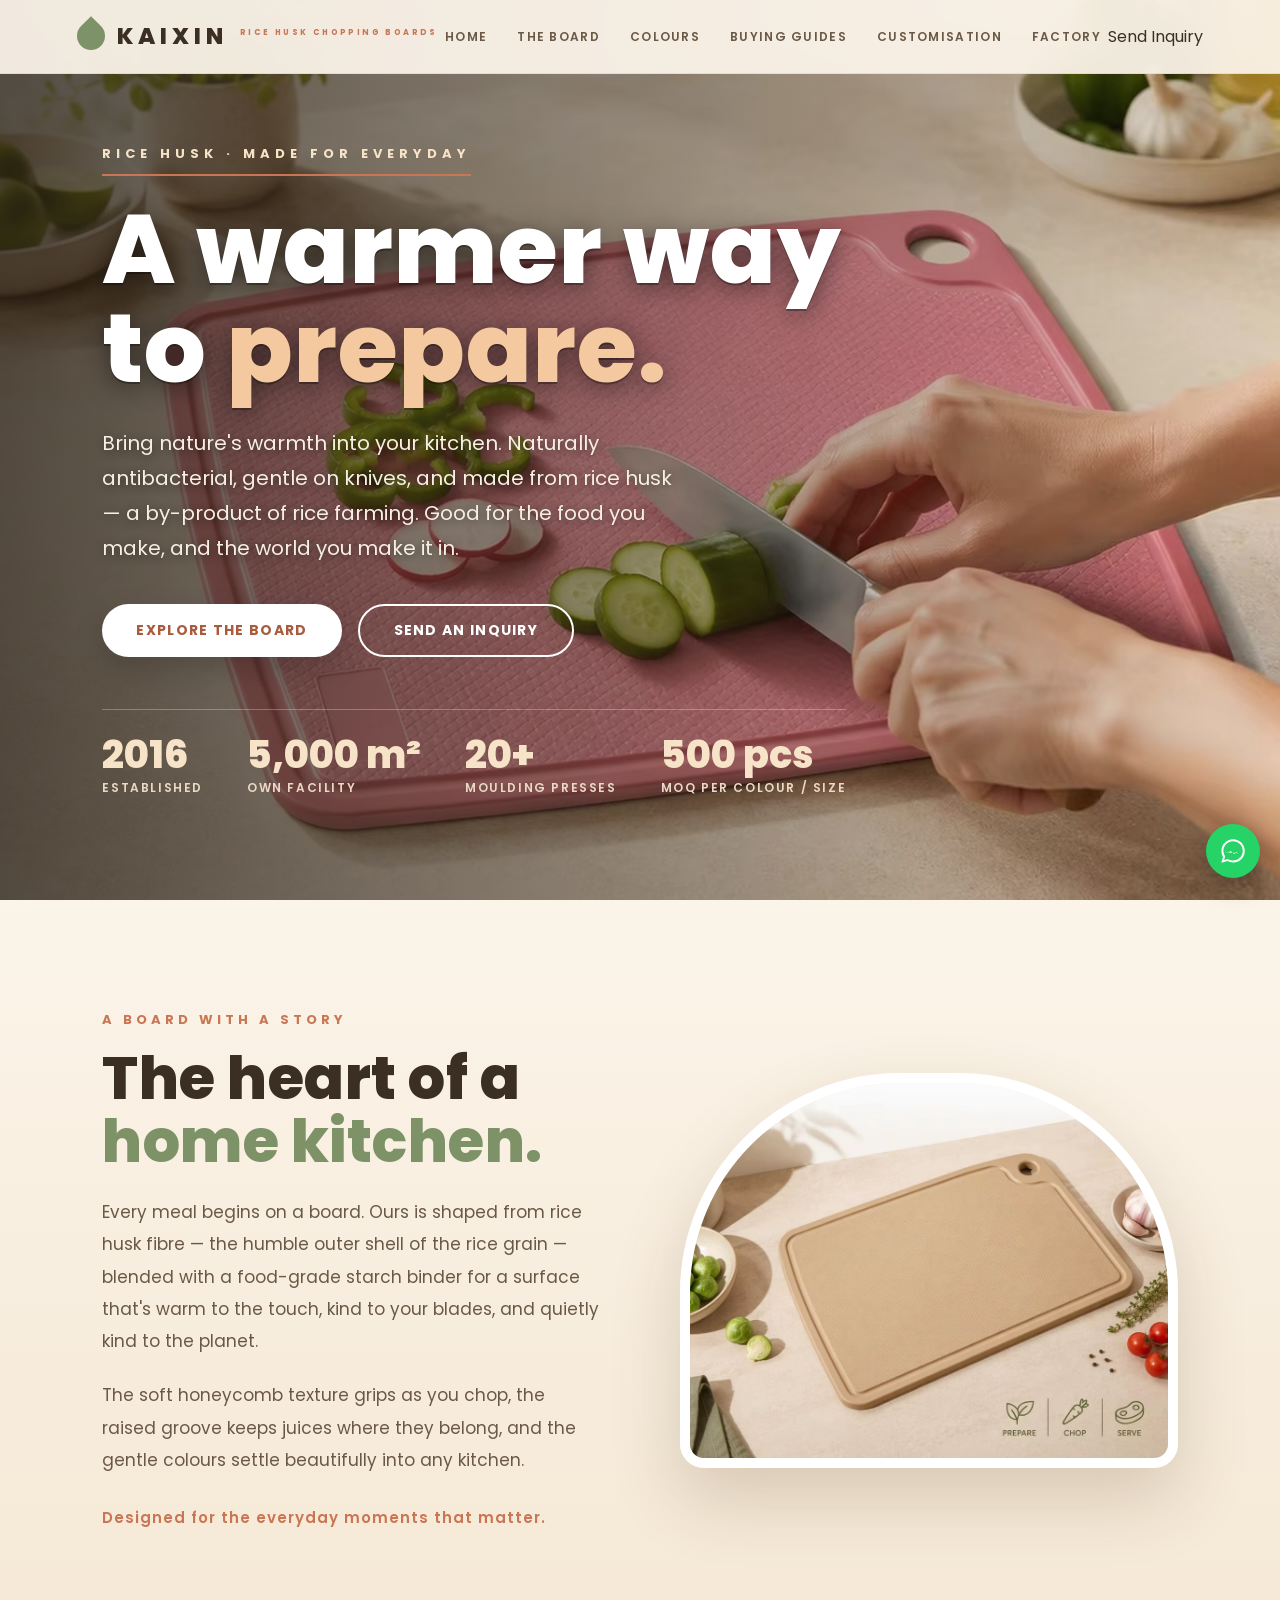
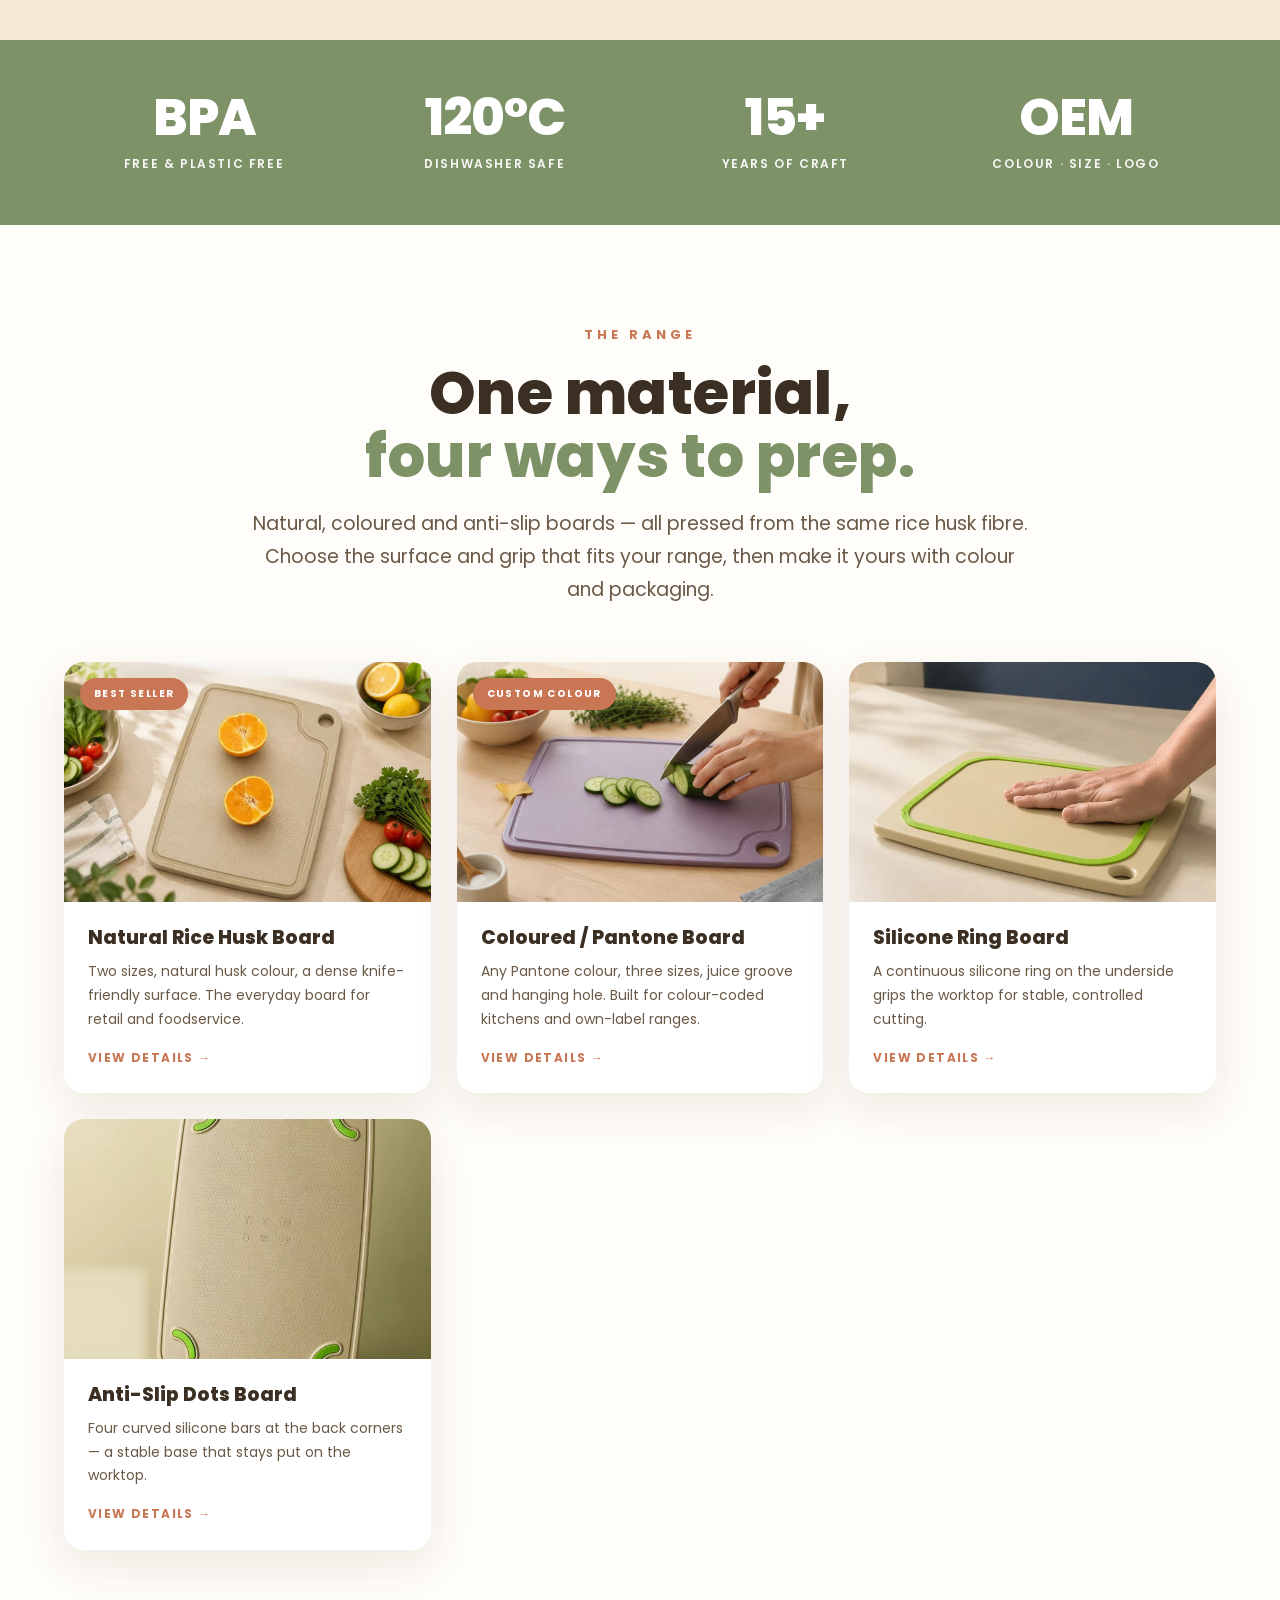
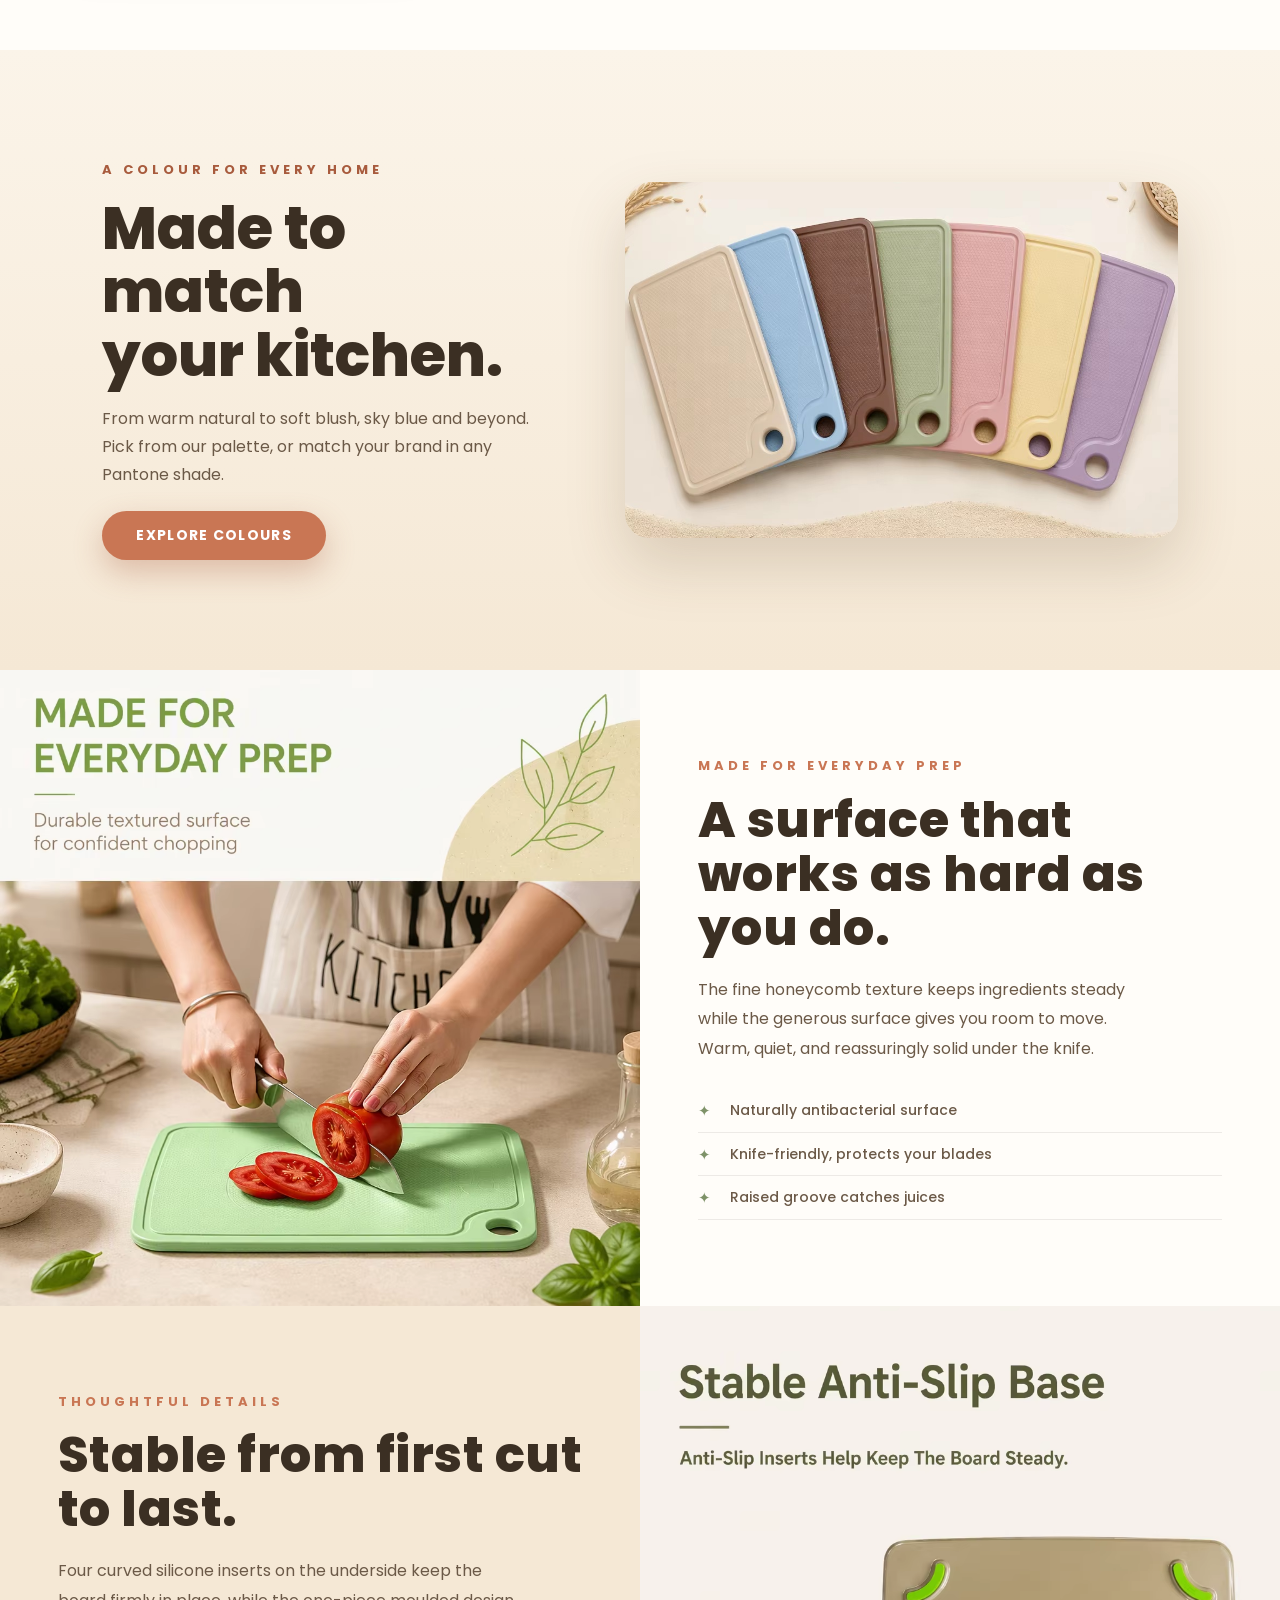
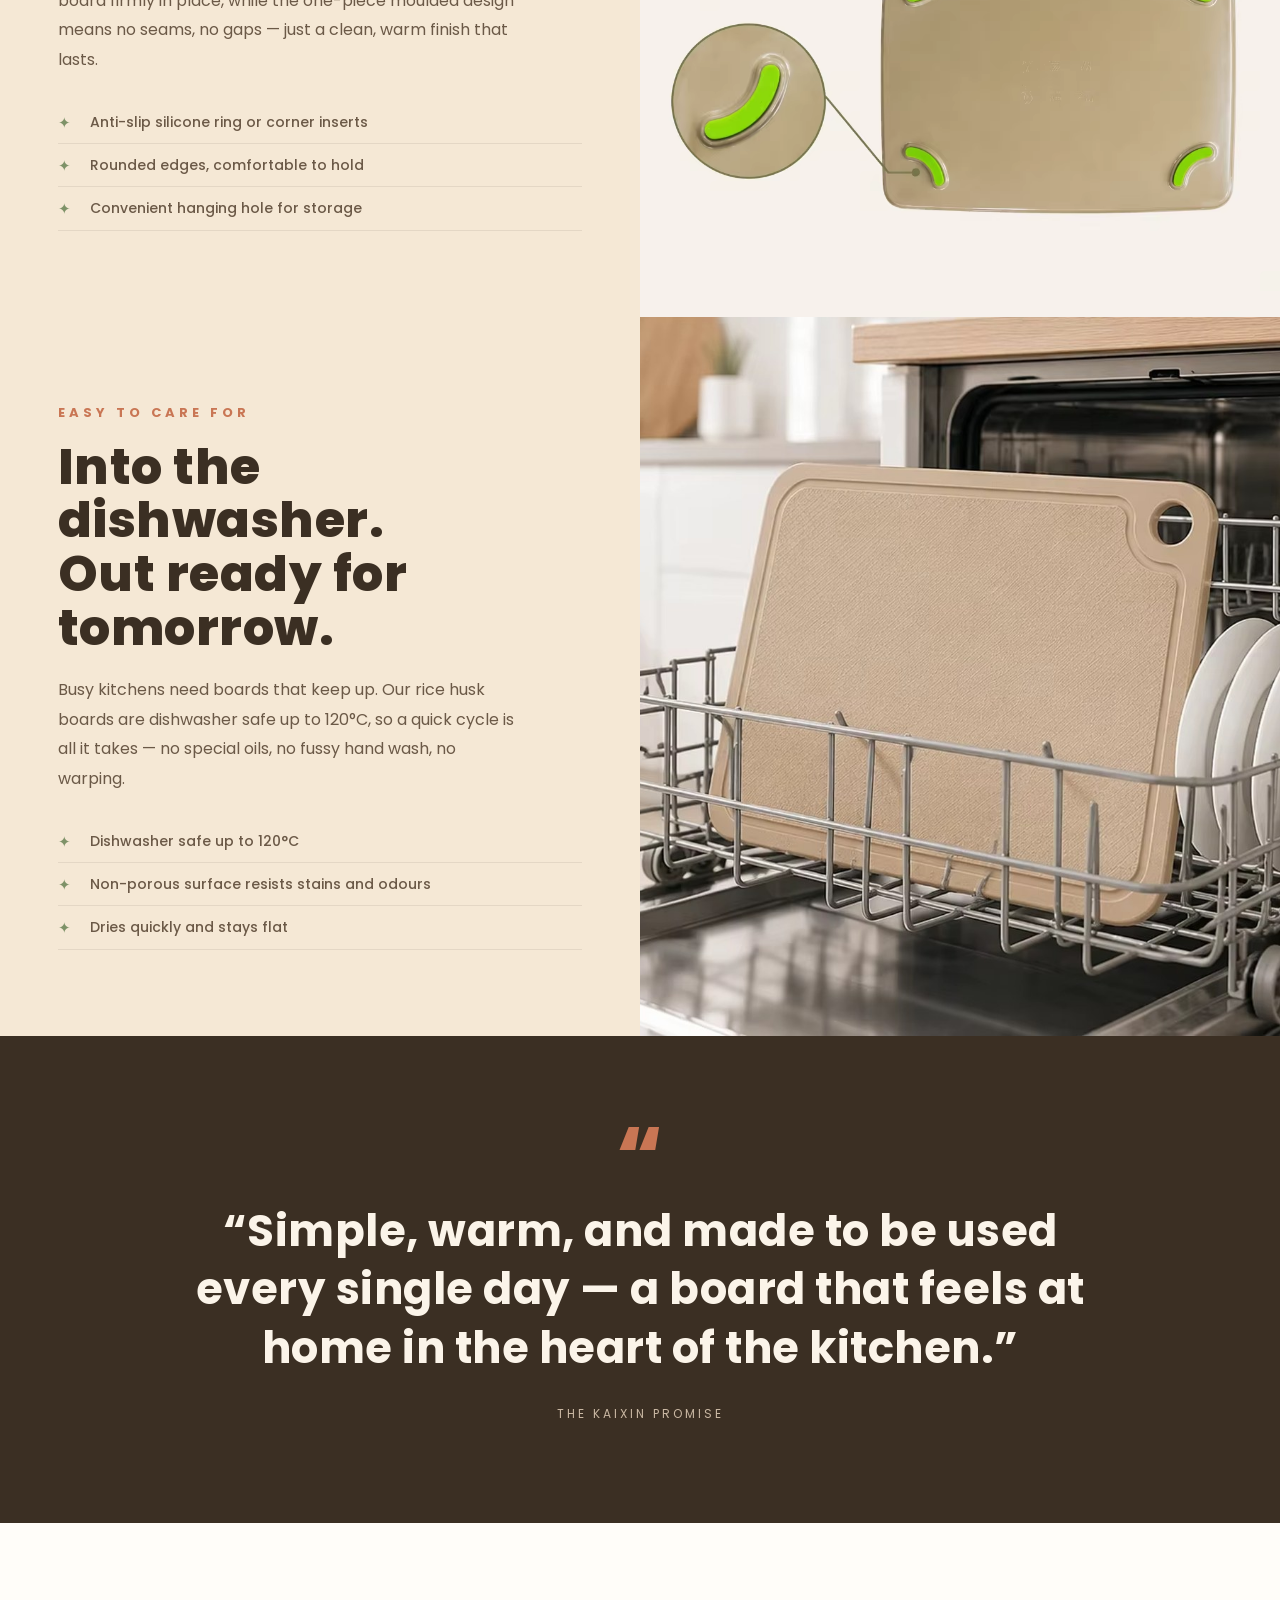
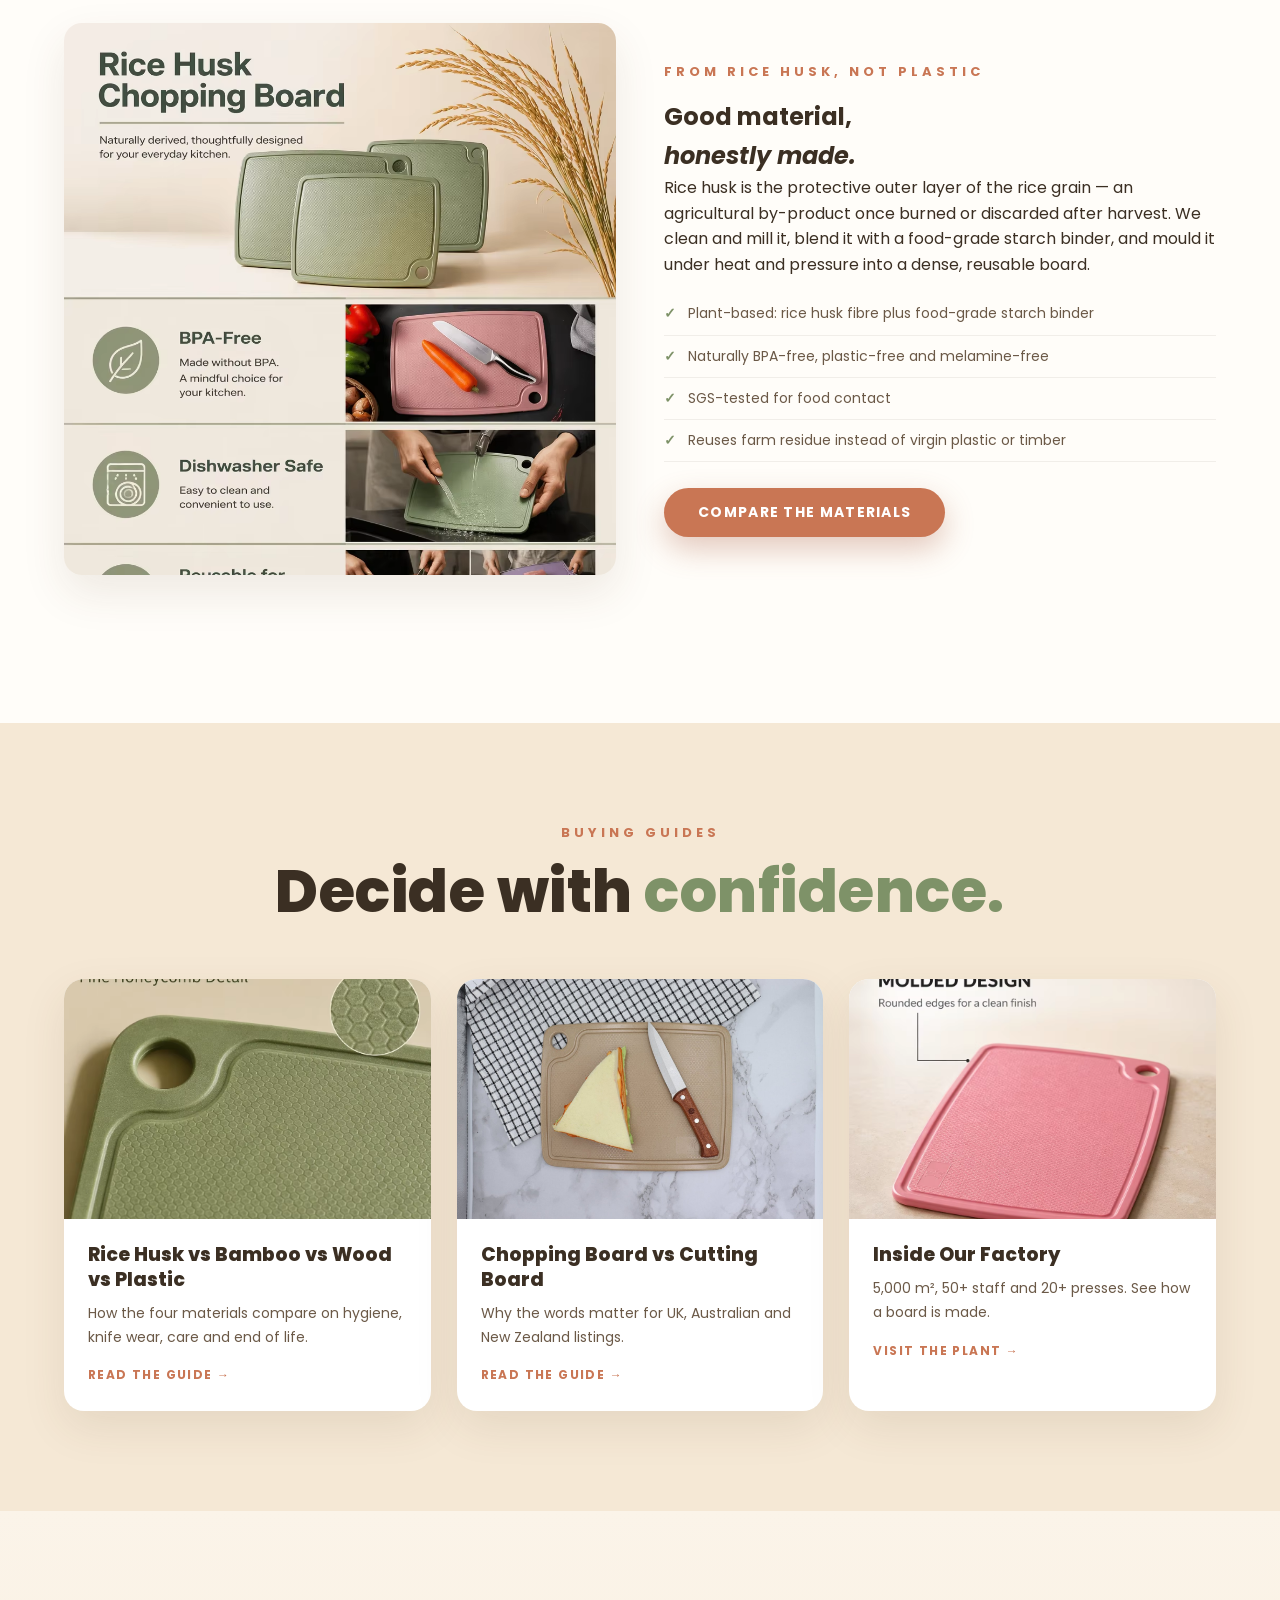
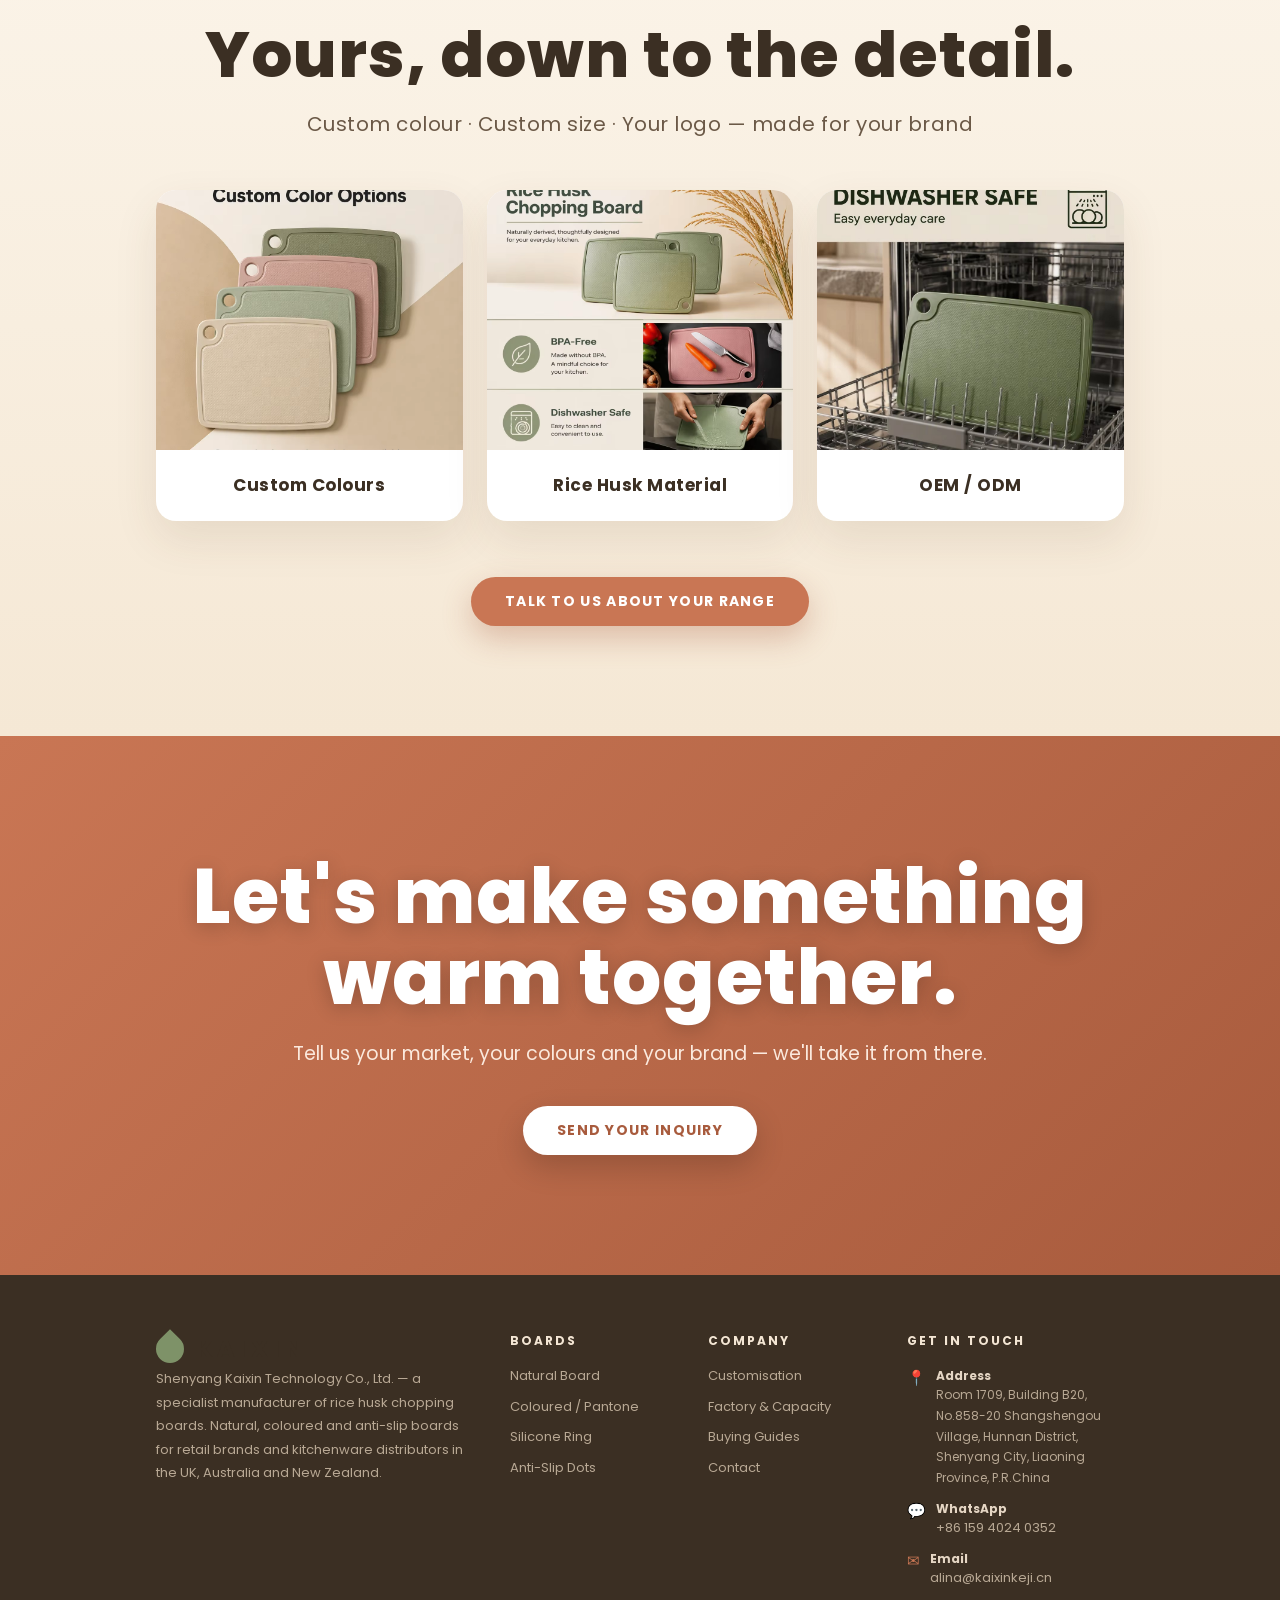
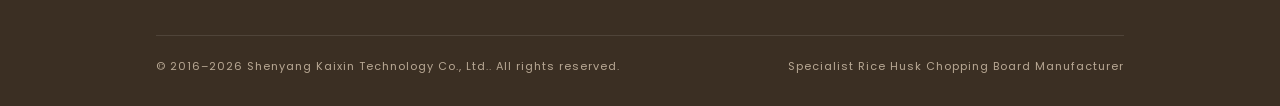
==== commit 4ceb5b3e: "site: use 160 colour image for colours section" ====
--- a/index.html
+++ b/index.html
@@ -153,10 +153,10 @@
 <section class="colours" id="colours">
   <div class="cap"><div class="kicker" style="color:var(--terra-d)">A Colour for Every Home</div>
     <h2>Made to match<br>your kitchen.</h2>
-    <p>From warm natural to soft sage, blush and beyond. Pick from our palette, or match your brand in any Pantone shade.</p>
+    <p>From warm natural to soft blush, sky blue and beyond. Pick from our palette, or match your brand in any Pantone shade.</p>
     <a class="btn" href="customisation.html" style="margin-top:22px">Explore Colours</a>
   </div>
-  <div class="pic"><img src="assets/img/warm/colours-7.png" alt="Seven rice husk chopping board colours" loading="lazy"></div>
+  <div class="pic"><img src="assets/img/warm/colours-7.png" alt="Four rice husk chopping board colour options" loading="lazy"></div>
 </section>
 
 <section class="band"><div class="band-img"><img src="assets/img/warm/prep-tomato.png" alt="Slicing a tomato on a rice husk board" loading="lazy"></div>
--- a/assets/css/style.css
+++ b/assets/css/style.css
@@ -103,13 +103,16 @@
 .promise .lbl{font-size:12px;font-weight:600;letter-spacing:1.6px;
   text-transform:uppercase;margin-top:10px;opacity:.94}
 
-/* ---------- COLOURS FULL-BLEED ---------- */
-.colours{position:relative;overflow:hidden;background:var(--sand)}
-.colours>img{width:100%;max-height:720px;object-fit:cover}
-.colours .cap{position:absolute;left:8%;top:50%;transform:translateY(-50%);max-width:440px}
-.colours .cap h2{font-size:clamp(40px,4.8vw,66px);line-height:1.05;
-  font-weight:800;color:var(--ink);text-shadow:0 2px 0 rgba(255,255,255,.45)}
-.colours .cap p{font-size:16px;line-height:1.7;color:var(--ink2);margin-top:18px;max-width:360px}
+/* ---------- COLOURS SPLIT ---------- */
+.colours{display:grid;grid-template-columns:.9fr 1.1fr;align-items:center;gap:70px;
+  padding:110px 8%;background:linear-gradient(180deg,var(--cream) 0%,var(--cream2) 100%)}
+.colours .cap{max-width:520px}
+.colours .cap h2{font-size:clamp(40px,4.6vw,62px);line-height:1.08;
+  font-weight:800;color:var(--ink);margin-top:16px}
+.colours .cap p{font-size:16px;line-height:1.75;color:var(--ink2);margin-top:18px;max-width:430px}
+.colours .pic{margin:0}
+.colours .pic img{width:100%;height:auto;display:block;border-radius:24px;
+  box-shadow:0 26px 60px rgba(90,60,30,.18)}
 
 /* ---------- FEATURE BAND ---------- */
 .band{display:grid;grid-template-columns:1fr 1fr;align-items:stretch;min-height:560px}
@@ -277,7 +280,8 @@
   .promise{grid-template-columns:1fr 1fr;gap:28px}
   .custom-grid{grid-template-columns:1fr}
   .foot-grid{grid-template-columns:1fr 1fr;gap:32px}
-  .colours .cap{position:static;transform:none;padding:48px 8% 8px}
+  .colours{grid-template-columns:1fr;gap:36px;padding:70px 8%}
+  .colours .cap{max-width:none}
   .detail{gap:32px}
   .form-card .row2{grid-template-columns:1fr}
 }
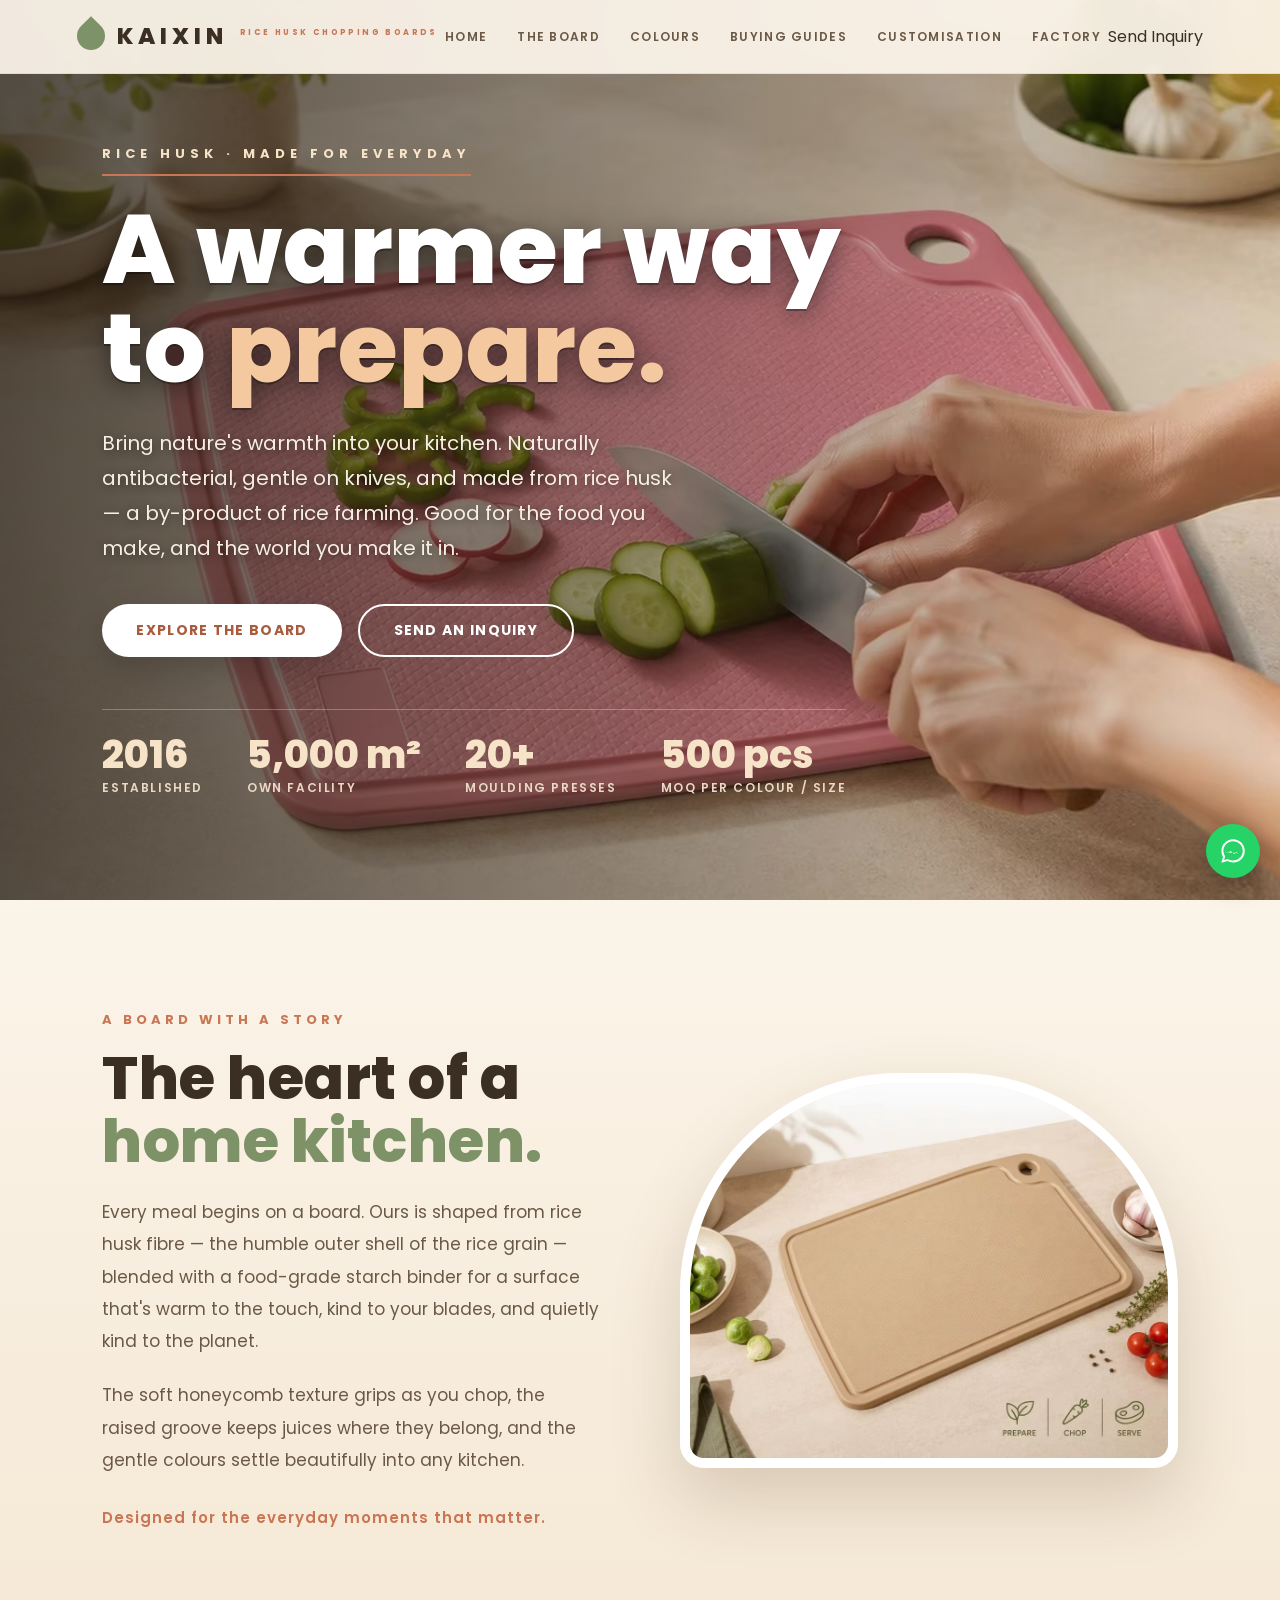
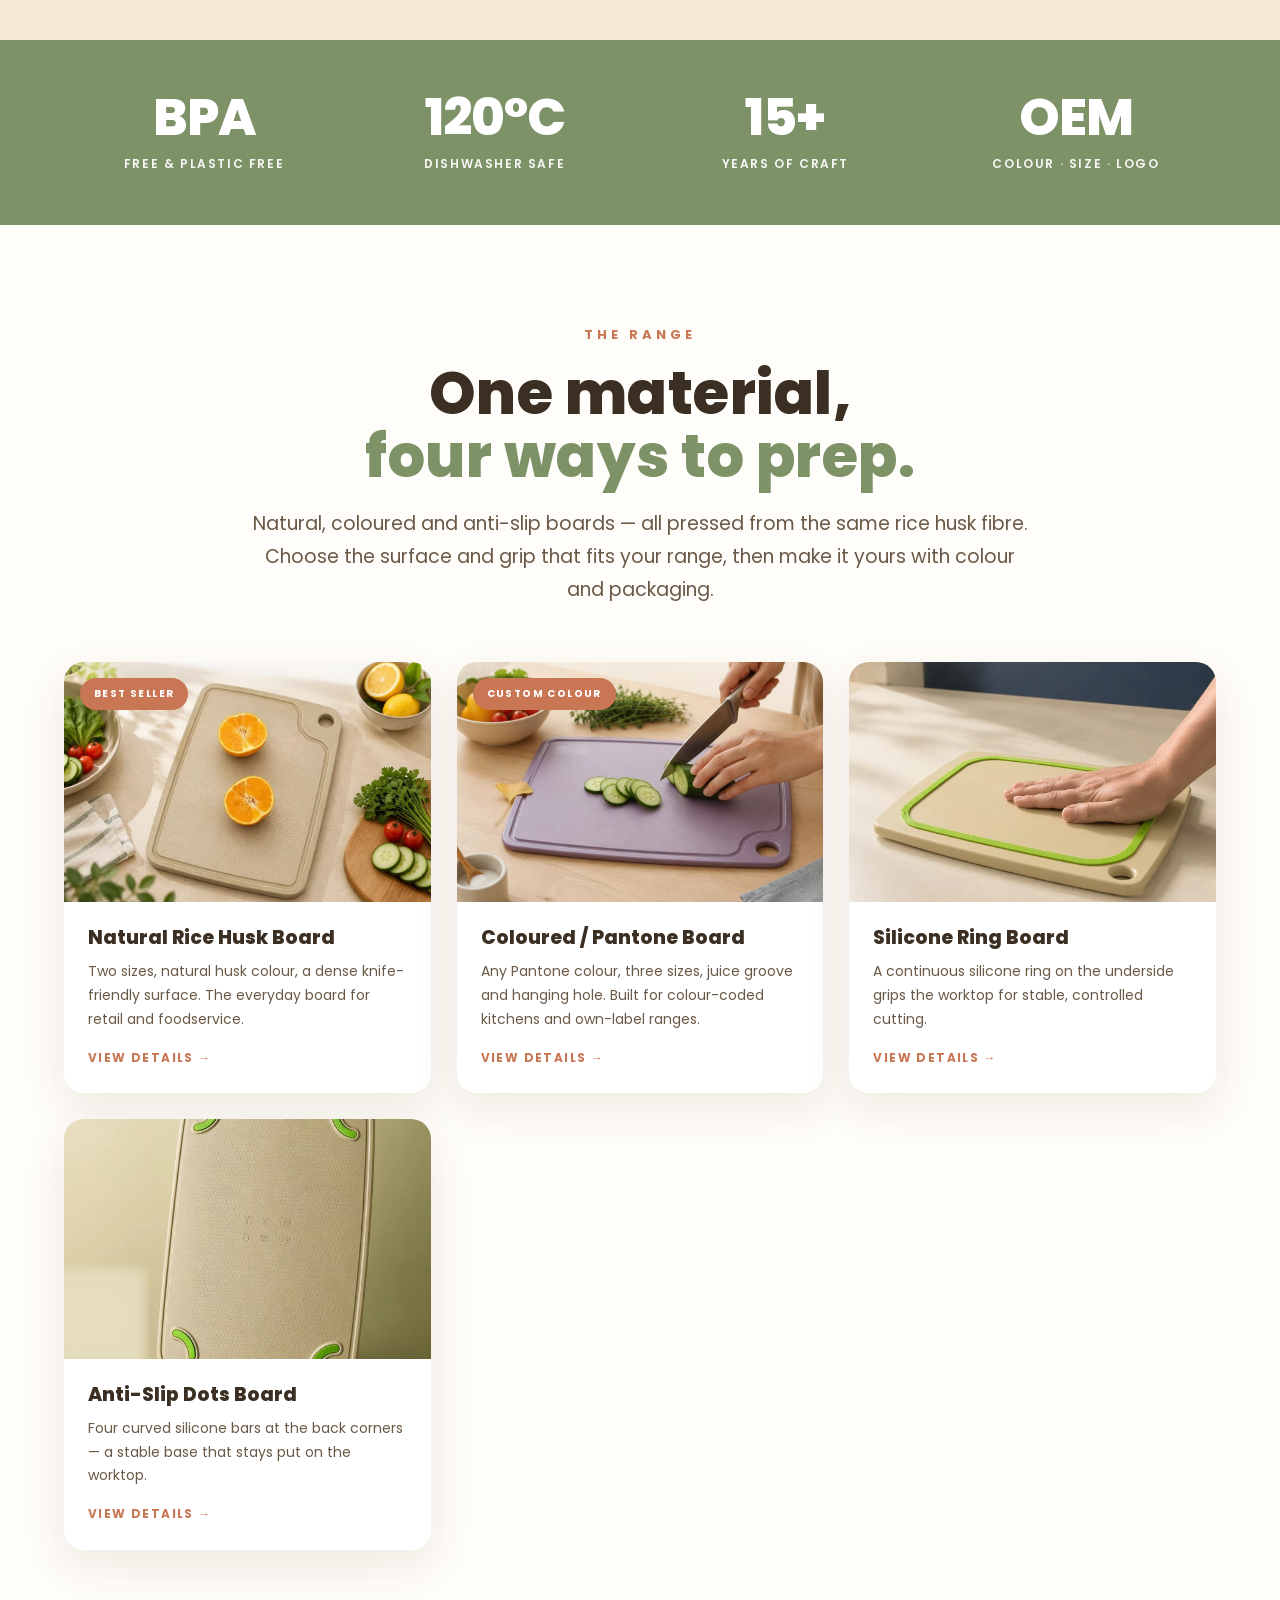
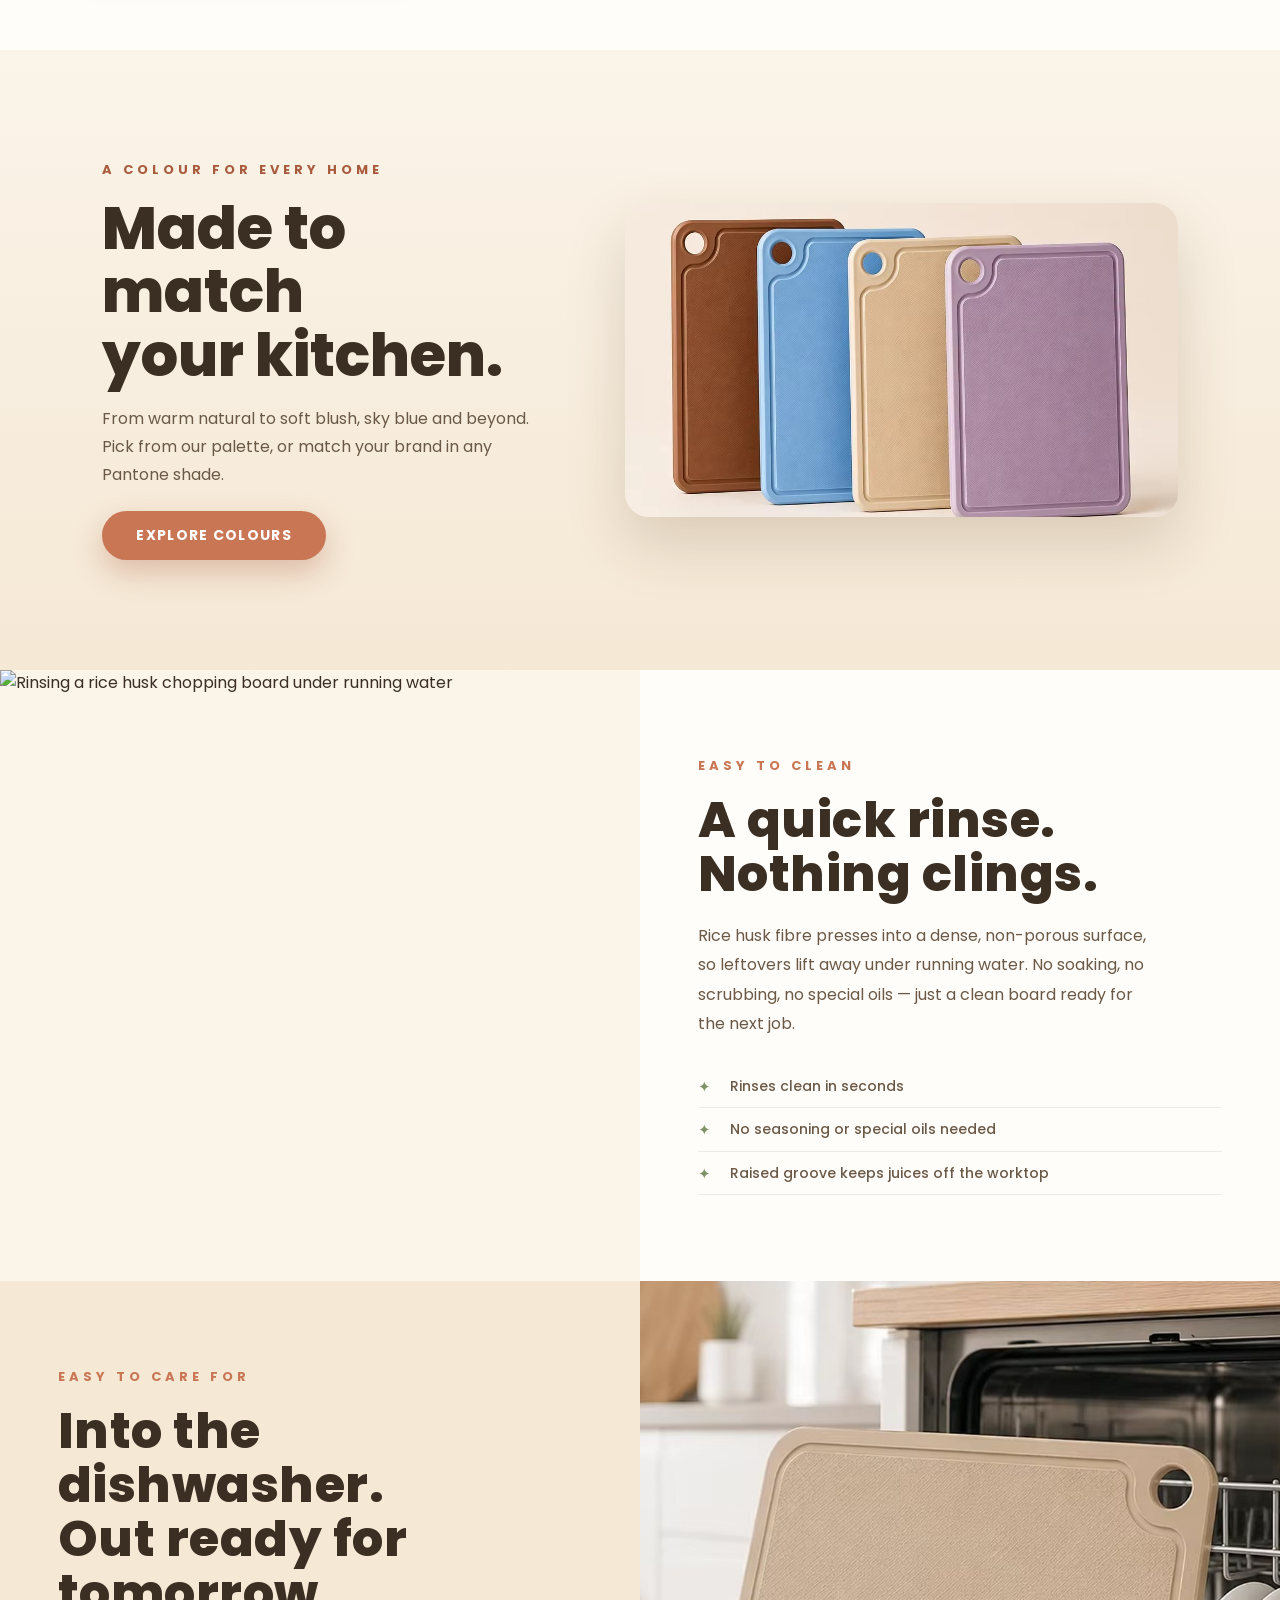
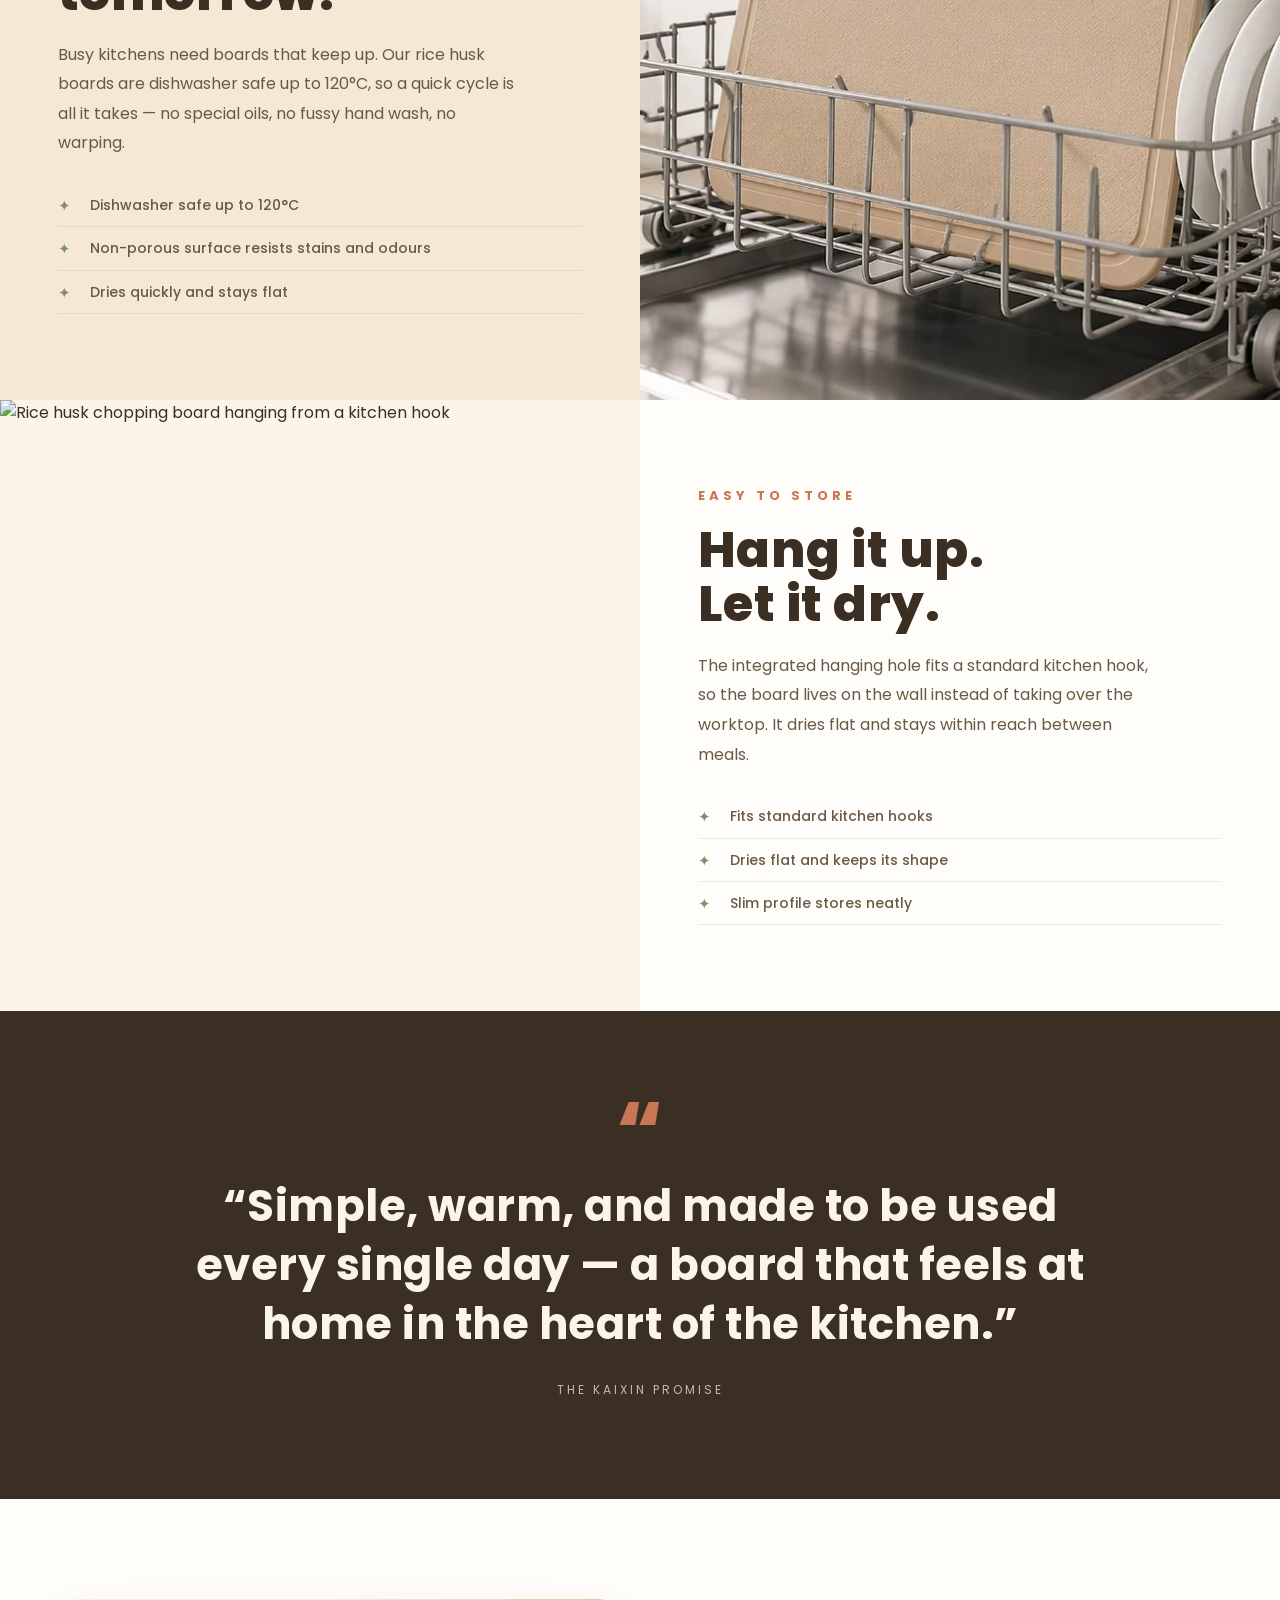
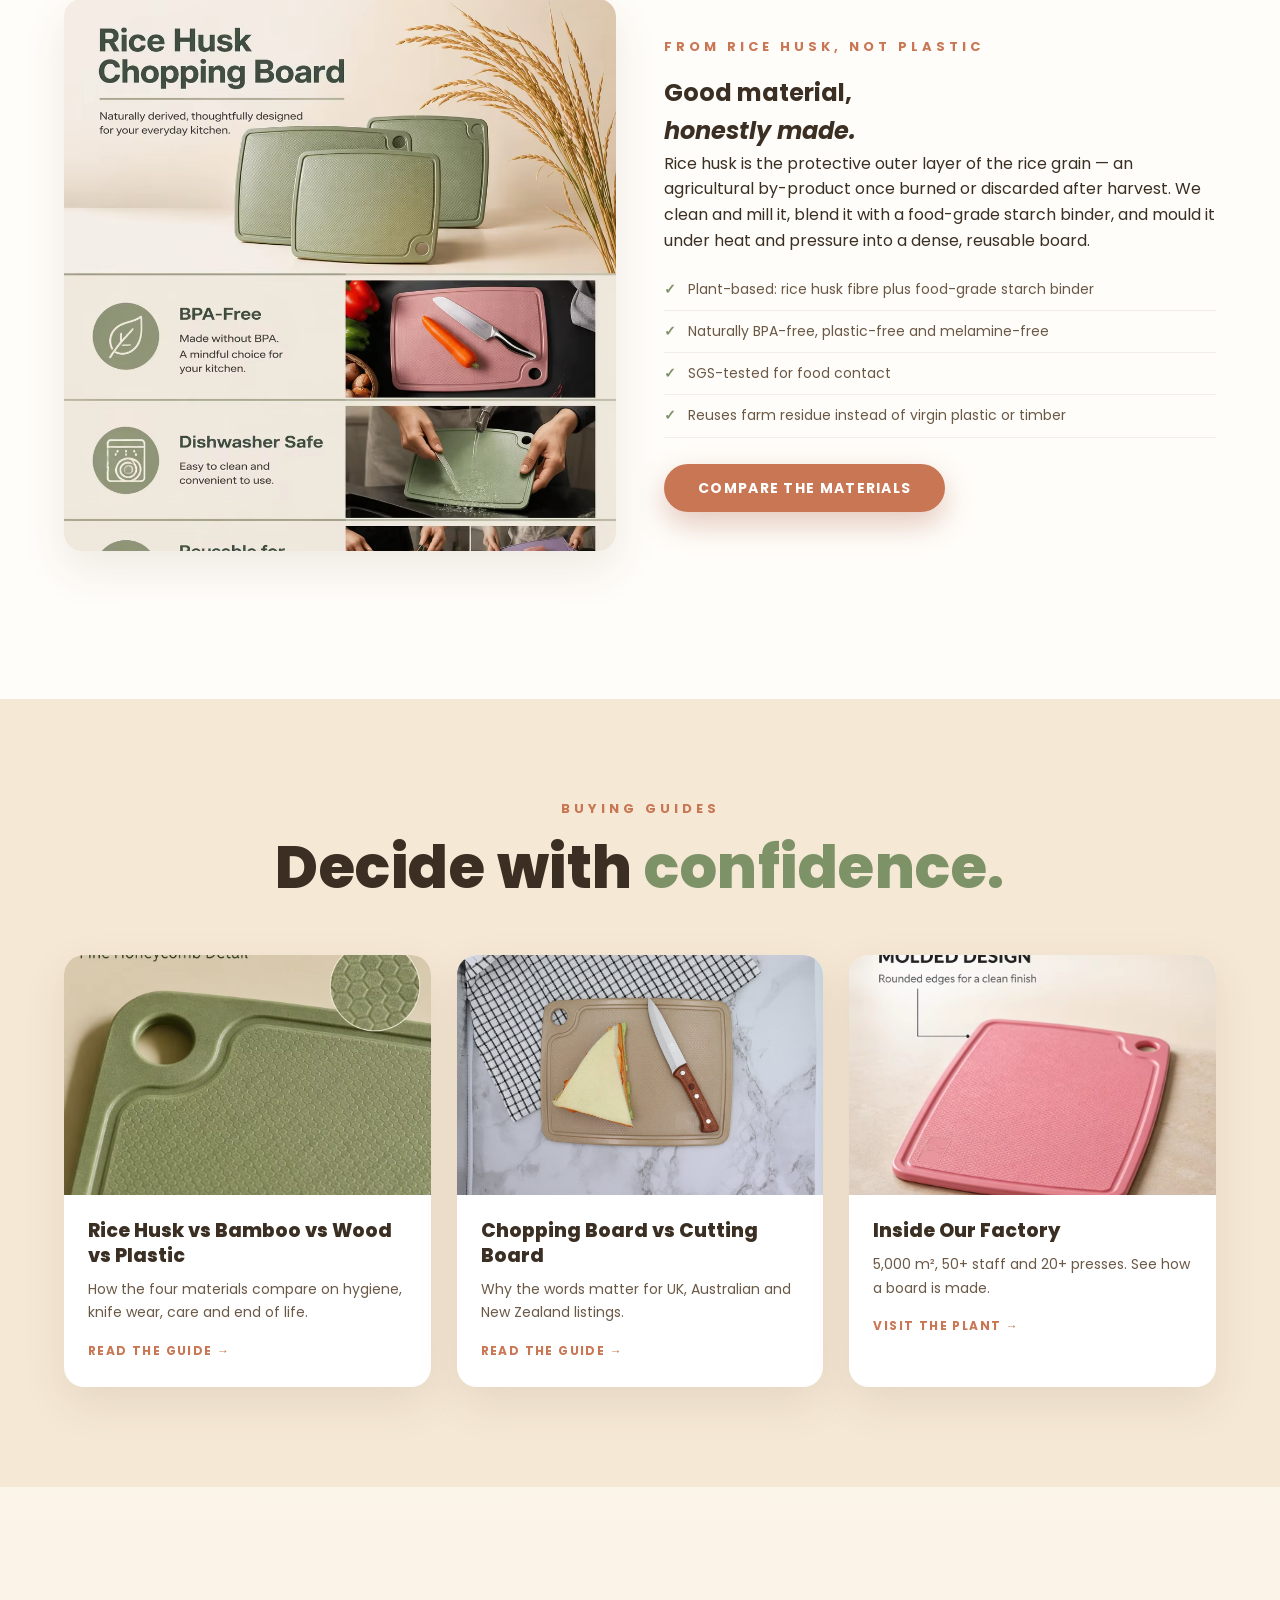
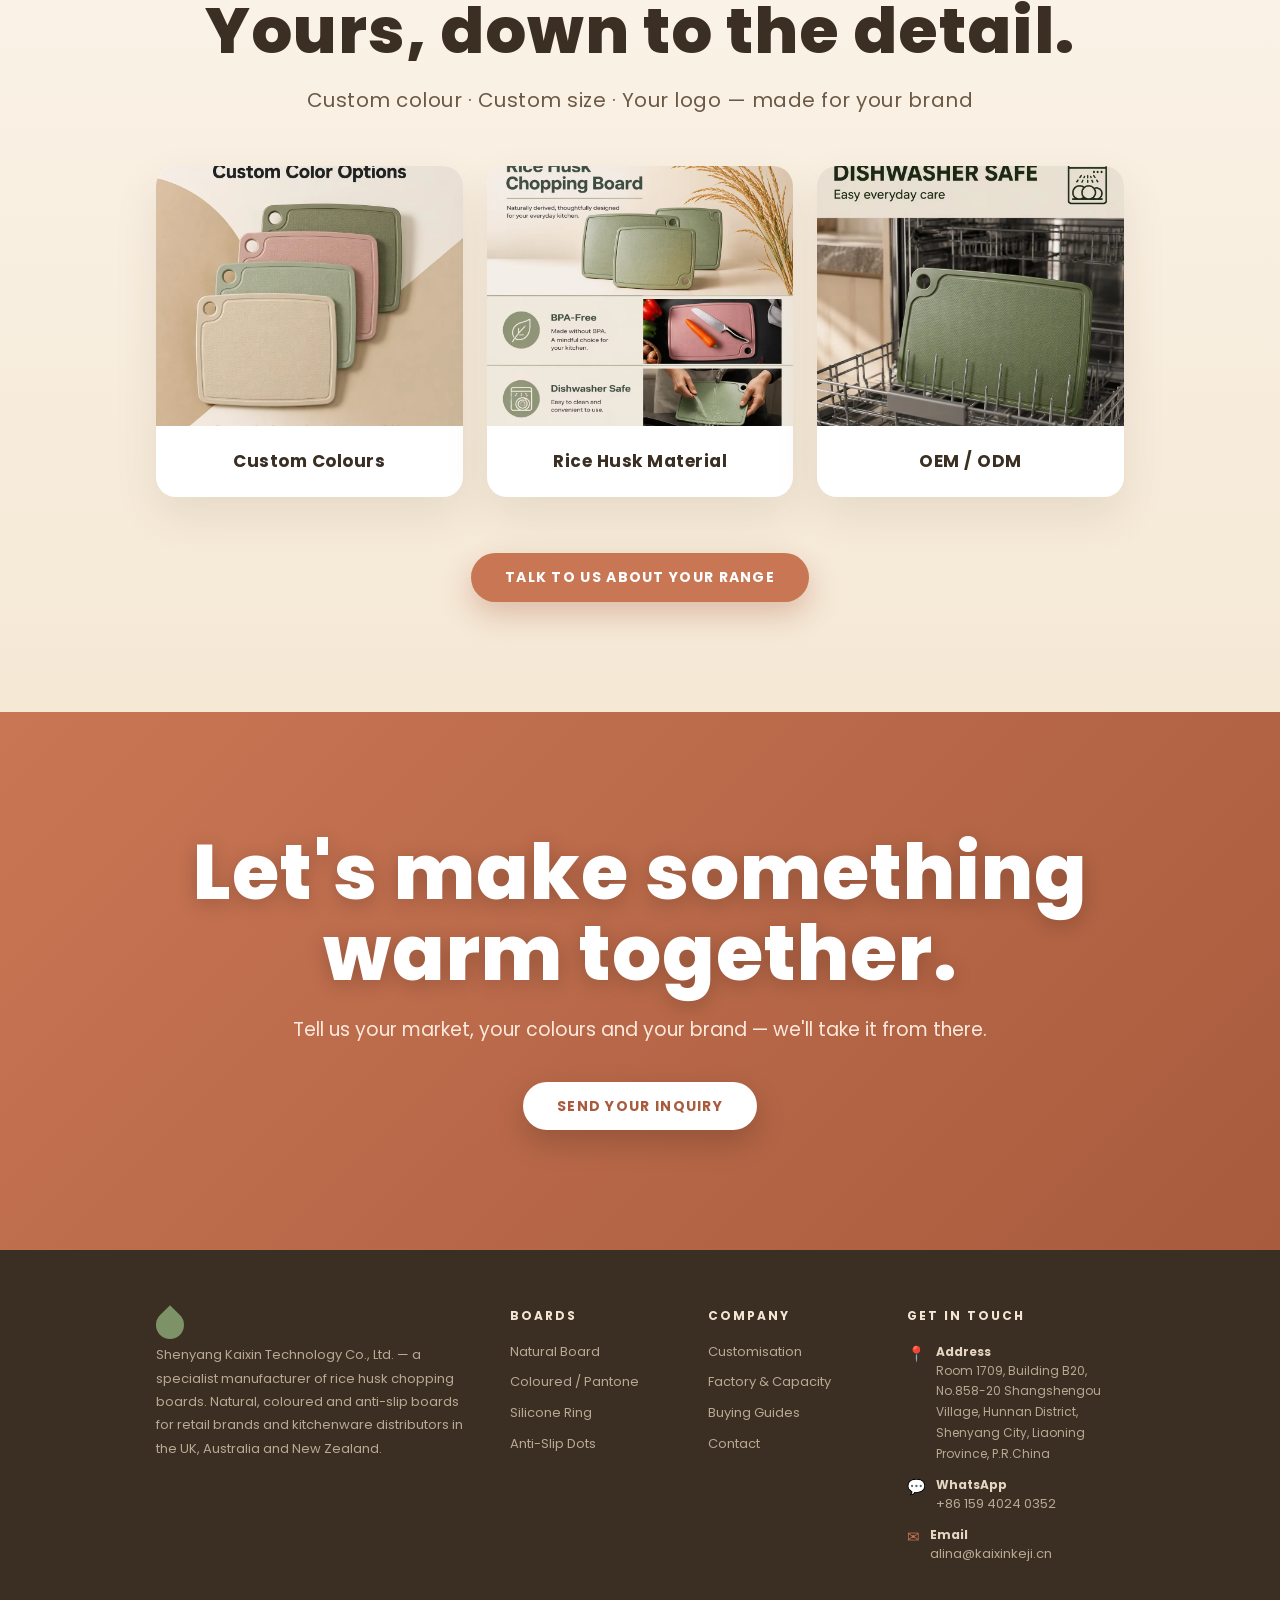
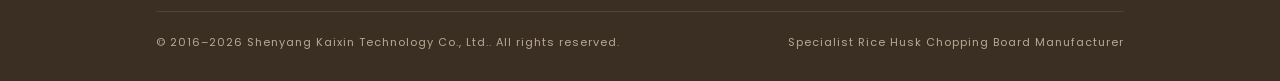
==== commit ed6a9ba1: "site: care bands rinse + dishwasher + hang" ====
--- a/index.html
+++ b/index.html
@@ -159,18 +159,11 @@
   <div class="pic"><img src="assets/img/warm/colours-7.png" alt="Four rice husk chopping board colour options" loading="lazy"></div>
 </section>
 
-<section class="band"><div class="band-img"><img src="assets/img/warm/prep-tomato.png" alt="Slicing a tomato on a rice husk board" loading="lazy"></div>
-  <div class="band-txt"><div class="kicker">Made for Everyday Prep</div>
-    <h3>A surface that works as hard as you do.</h3>
-    <p>The fine honeycomb texture keeps ingredients steady while the generous surface gives you room to move. Warm, quiet, and reassuringly solid under the knife.</p>
-    <ul><li>Naturally antibacterial surface</li><li>Knife-friendly, protects your blades</li><li>Raised groove catches juices</li></ul>
-  </div></section>
-
-<section class="band right tint"><div class="band-img"><img src="assets/img/warm/feature-grip.png" alt="Anti-slip silicone base detail" loading="lazy"></div>
-  <div class="band-txt"><div class="kicker">Thoughtful Details</div>
-    <h3>Stable from first cut to last.</h3>
-    <p>Four curved silicone inserts on the underside keep the board firmly in place, while the one-piece moulded design means no seams, no gaps &mdash; just a clean, warm finish that lasts.</p>
-    <ul><li>Anti-slip silicone ring or corner inserts</li><li>Rounded edges, comfortable to hold</li><li>Convenient hanging hole for storage</li></ul>
+<section class="band"><div class="band-img"><img src="assets/img/warm/rinse.jpg" alt="Rinsing a rice husk chopping board under running water" loading="lazy"></div>
+  <div class="band-txt"><div class="kicker">Easy to Clean</div>
+    <h3>A quick rinse.<br>Nothing clings.</h3>
+    <p>Rice husk fibre presses into a dense, non-porous surface, so leftovers lift away under running water. No soaking, no scrubbing, no special oils &mdash; just a clean board ready for the next job.</p>
+    <ul><li>Rinses clean in seconds</li><li>No seasoning or special oils needed</li><li>Raised groove keeps juices off the worktop</li></ul>
   </div></section>
 
 <section class="band right tint"><div class="band-img"><img src="assets/img/warm/dishwasher.jpg" alt="Rice husk chopping board placed in a dishwasher rack" loading="lazy"></div>
@@ -178,6 +171,13 @@
     <h3>Into the dishwasher.<br>Out ready for tomorrow.</h3>
     <p>Busy kitchens need boards that keep up. Our rice husk boards are dishwasher safe up to 120&deg;C, so a quick cycle is all it takes &mdash; no special oils, no fussy hand wash, no warping.</p>
     <ul><li>Dishwasher safe up to 120&deg;C</li><li>Non-porous surface resists stains and odours</li><li>Dries quickly and stays flat</li></ul>
+  </div></section>
+
+<section class="band"><div class="band-img"><img src="assets/img/warm/hang.jpg" alt="Rice husk chopping board hanging from a kitchen hook" loading="lazy"></div>
+  <div class="band-txt"><div class="kicker">Easy to Store</div>
+    <h3>Hang it up.<br>Let it dry.</h3>
+    <p>The integrated hanging hole fits a standard kitchen hook, so the board lives on the wall instead of taking over the worktop. It dries flat and stays within reach between meals.</p>
+    <ul><li>Fits standard kitchen hooks</li><li>Dries flat and keeps its shape</li><li>Slim profile stores neatly</li></ul>
   </div></section>
 
 <section class="quote"><div class="mark">&ldquo;</div>
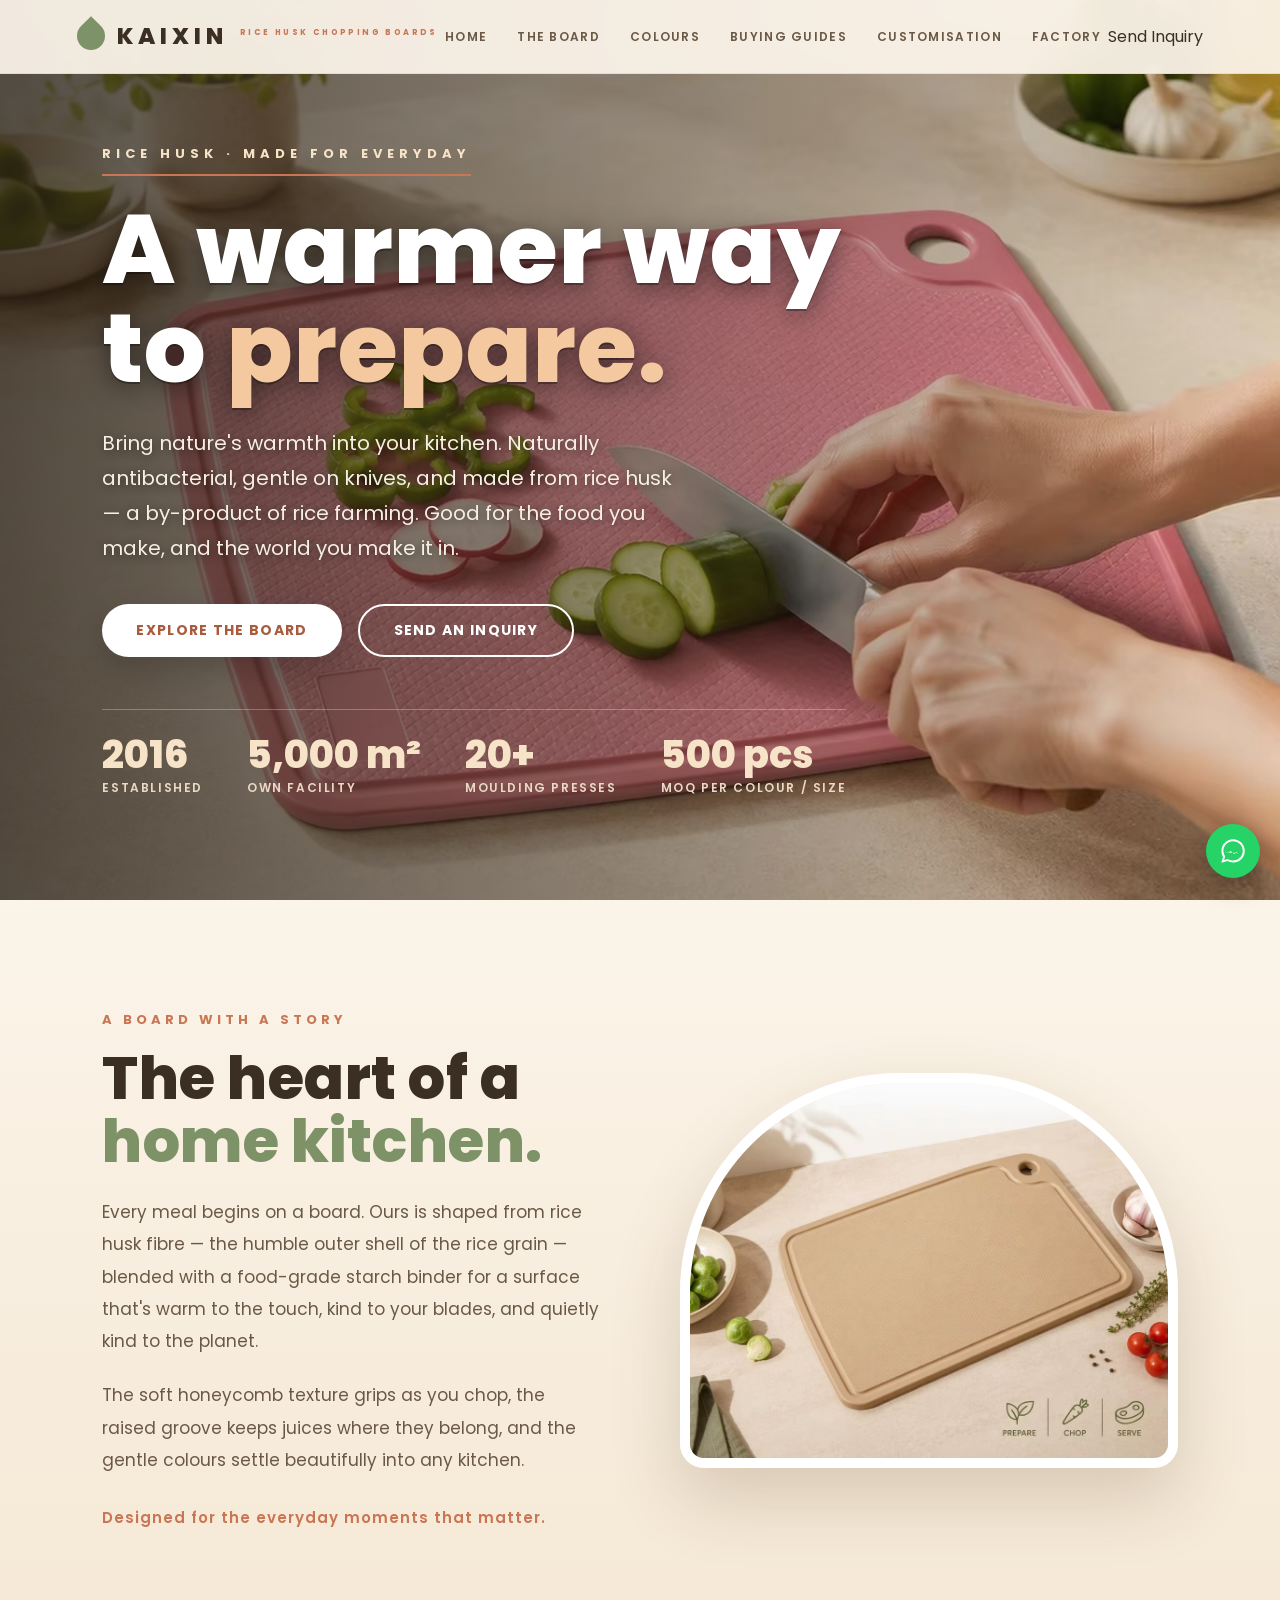
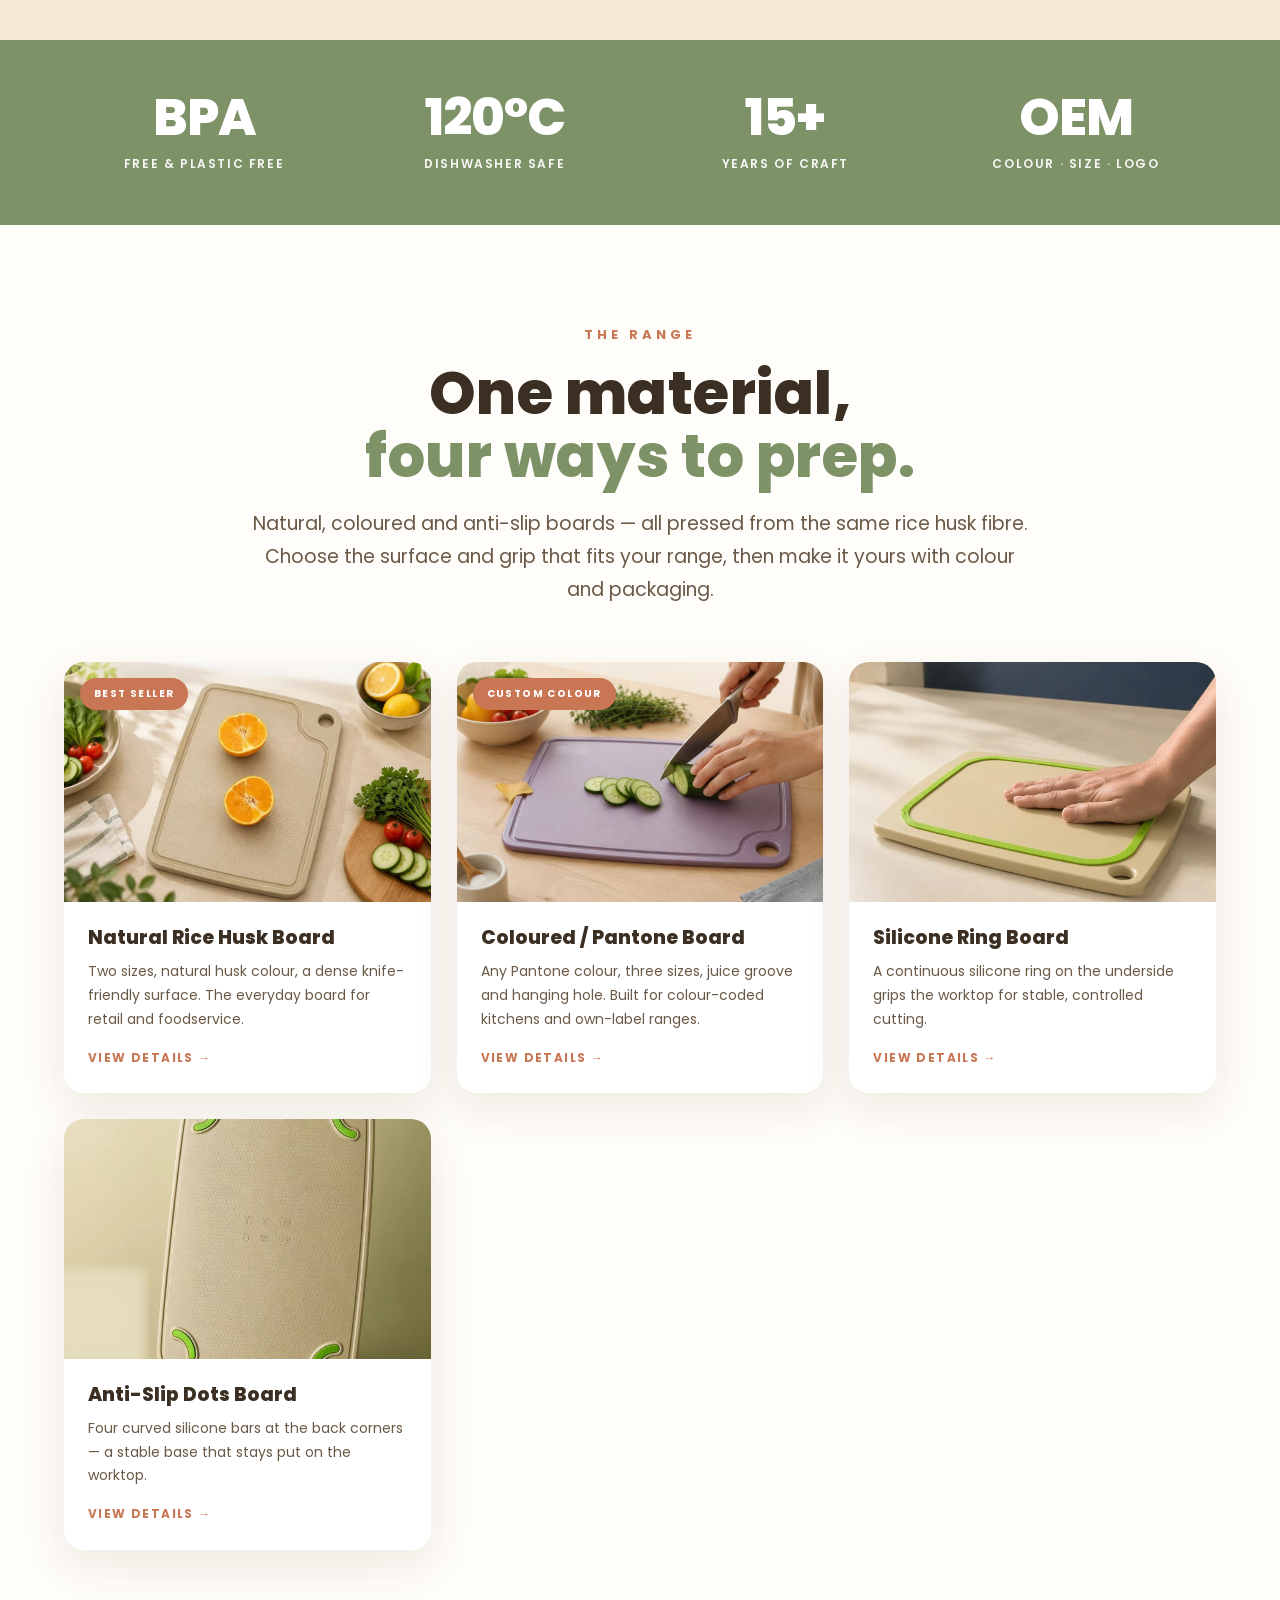
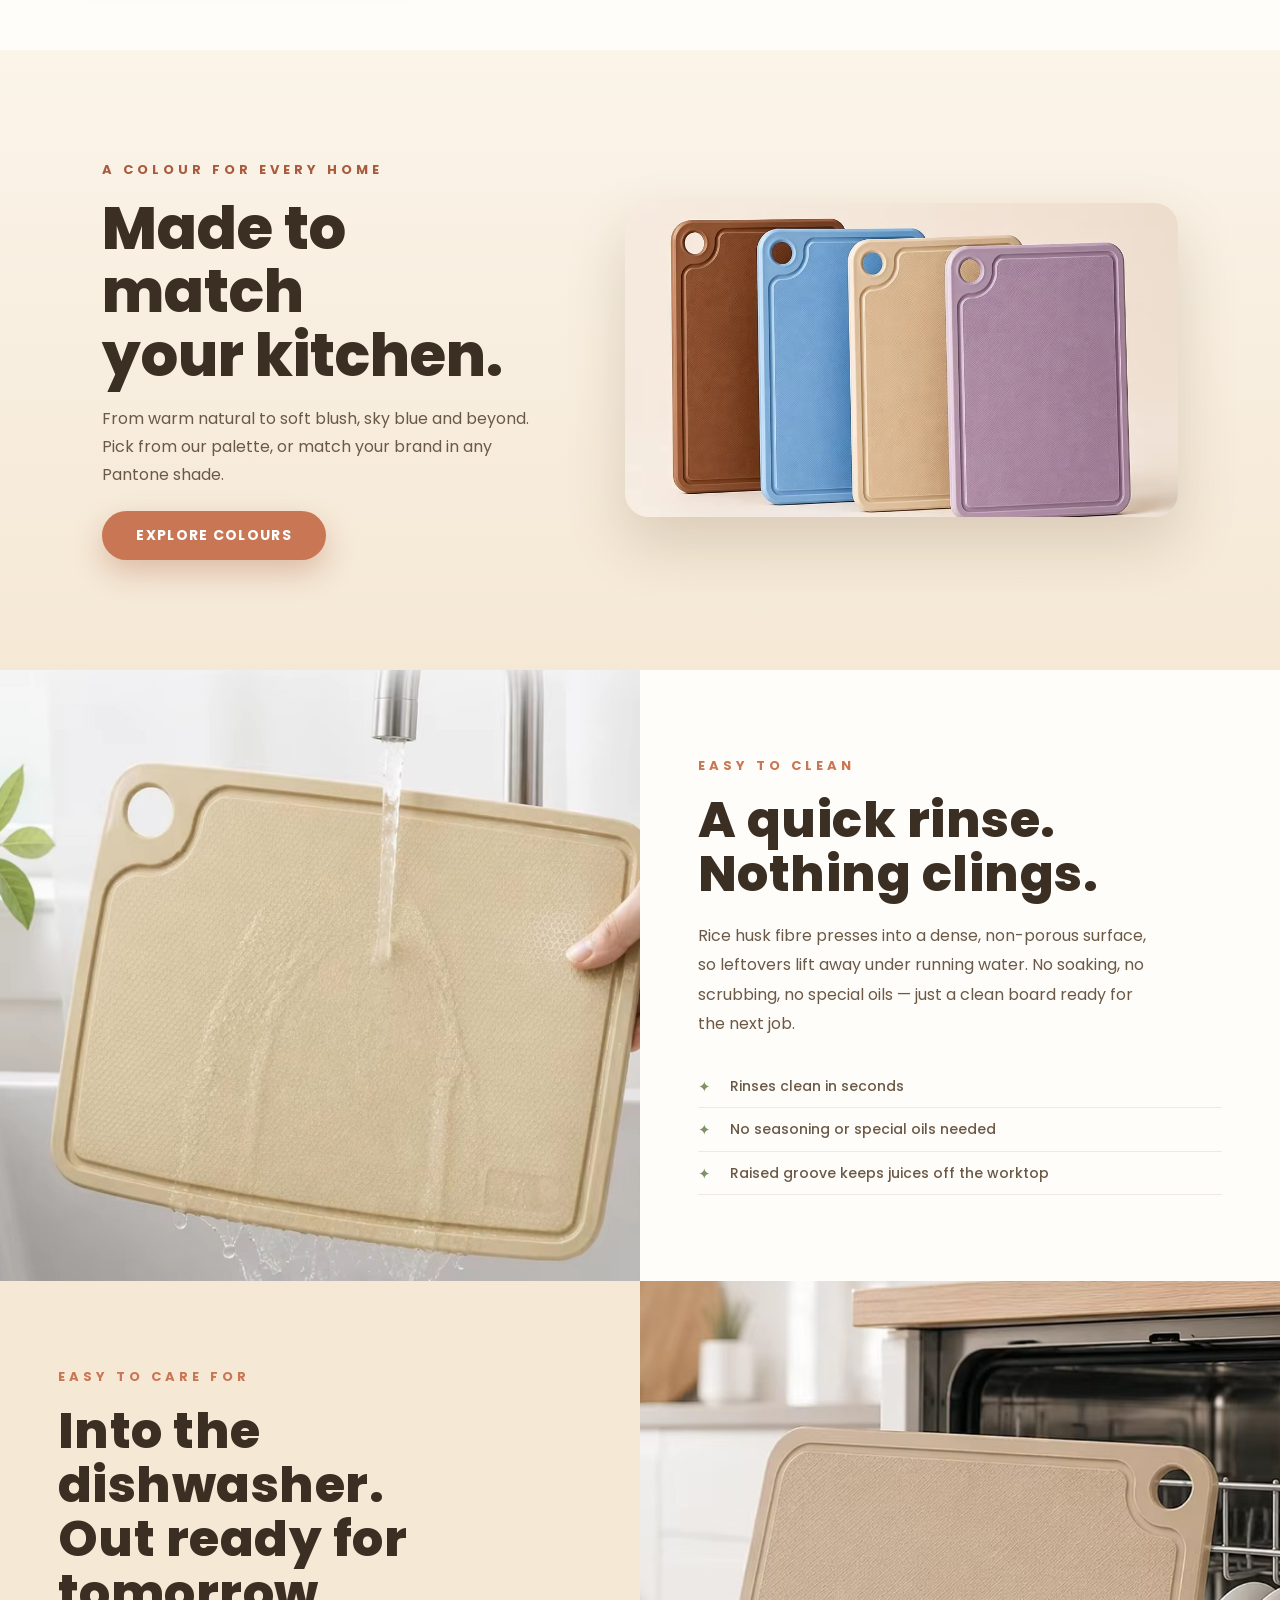
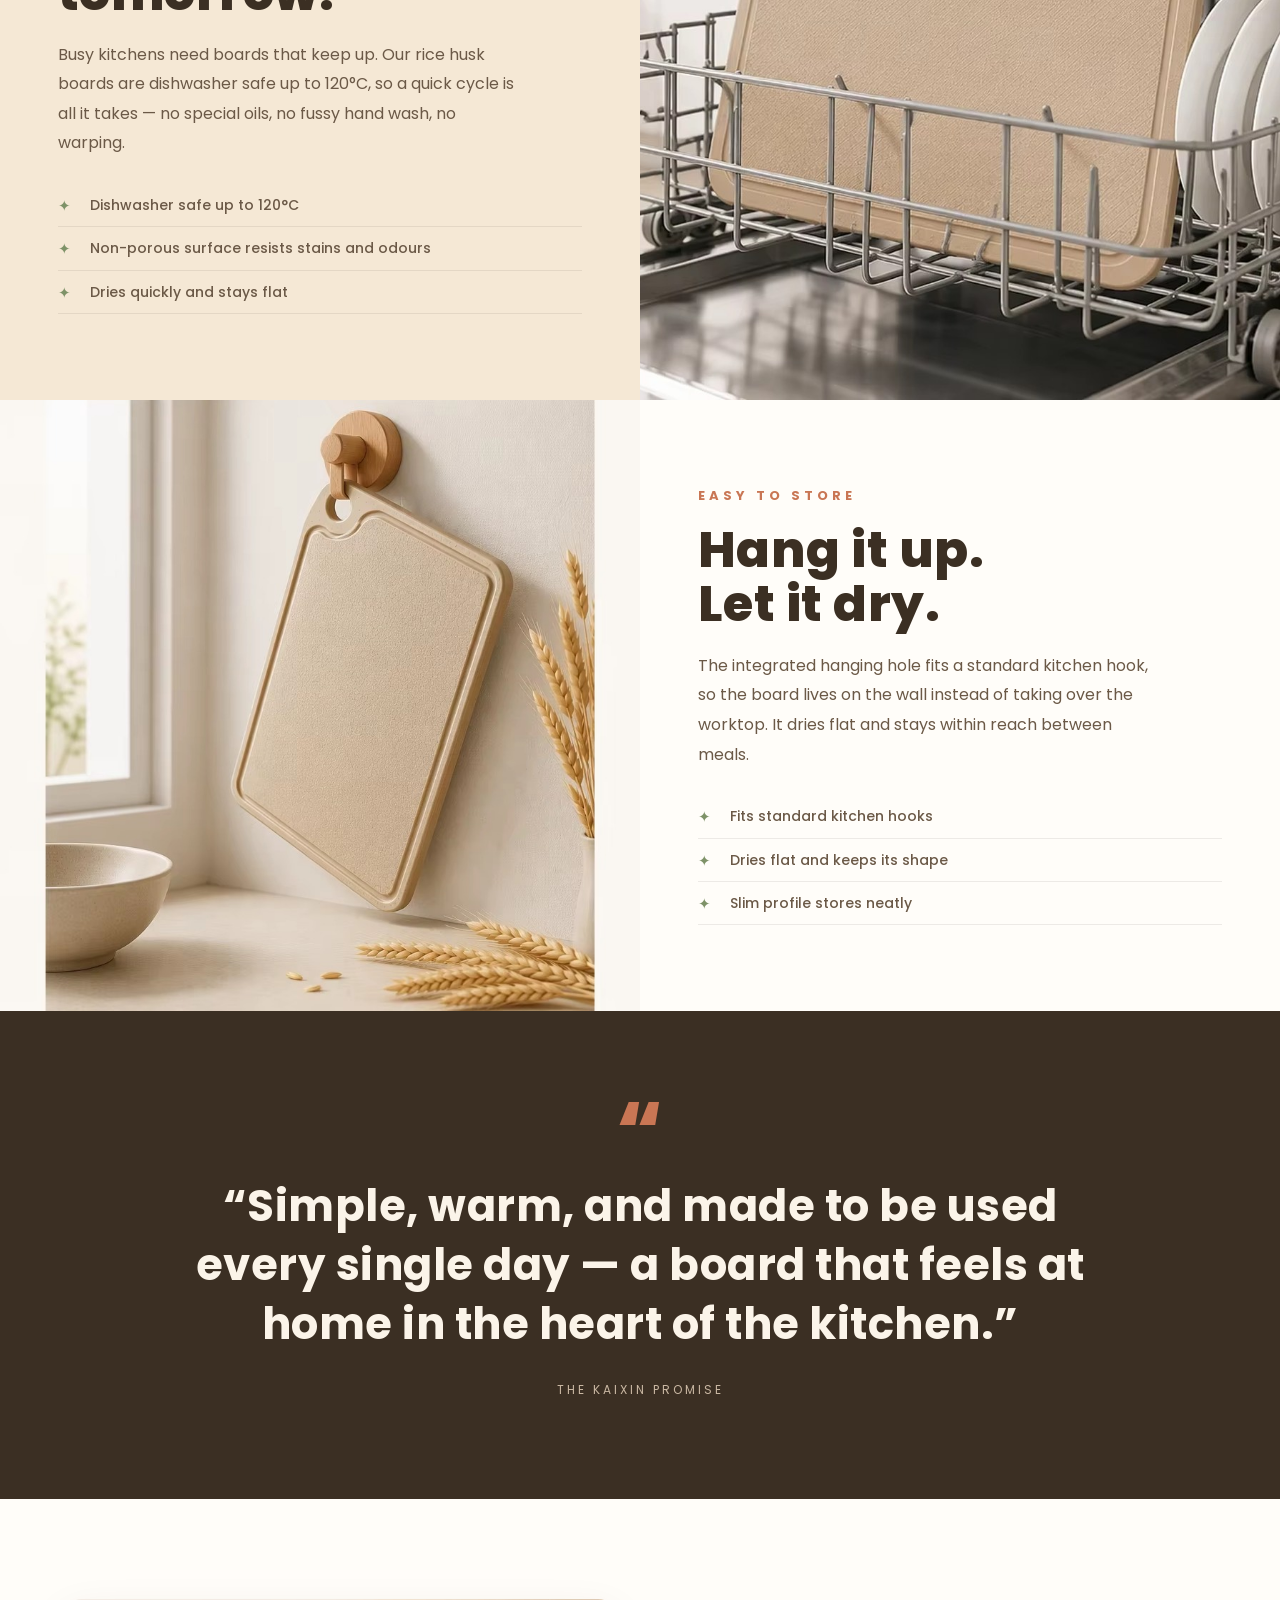
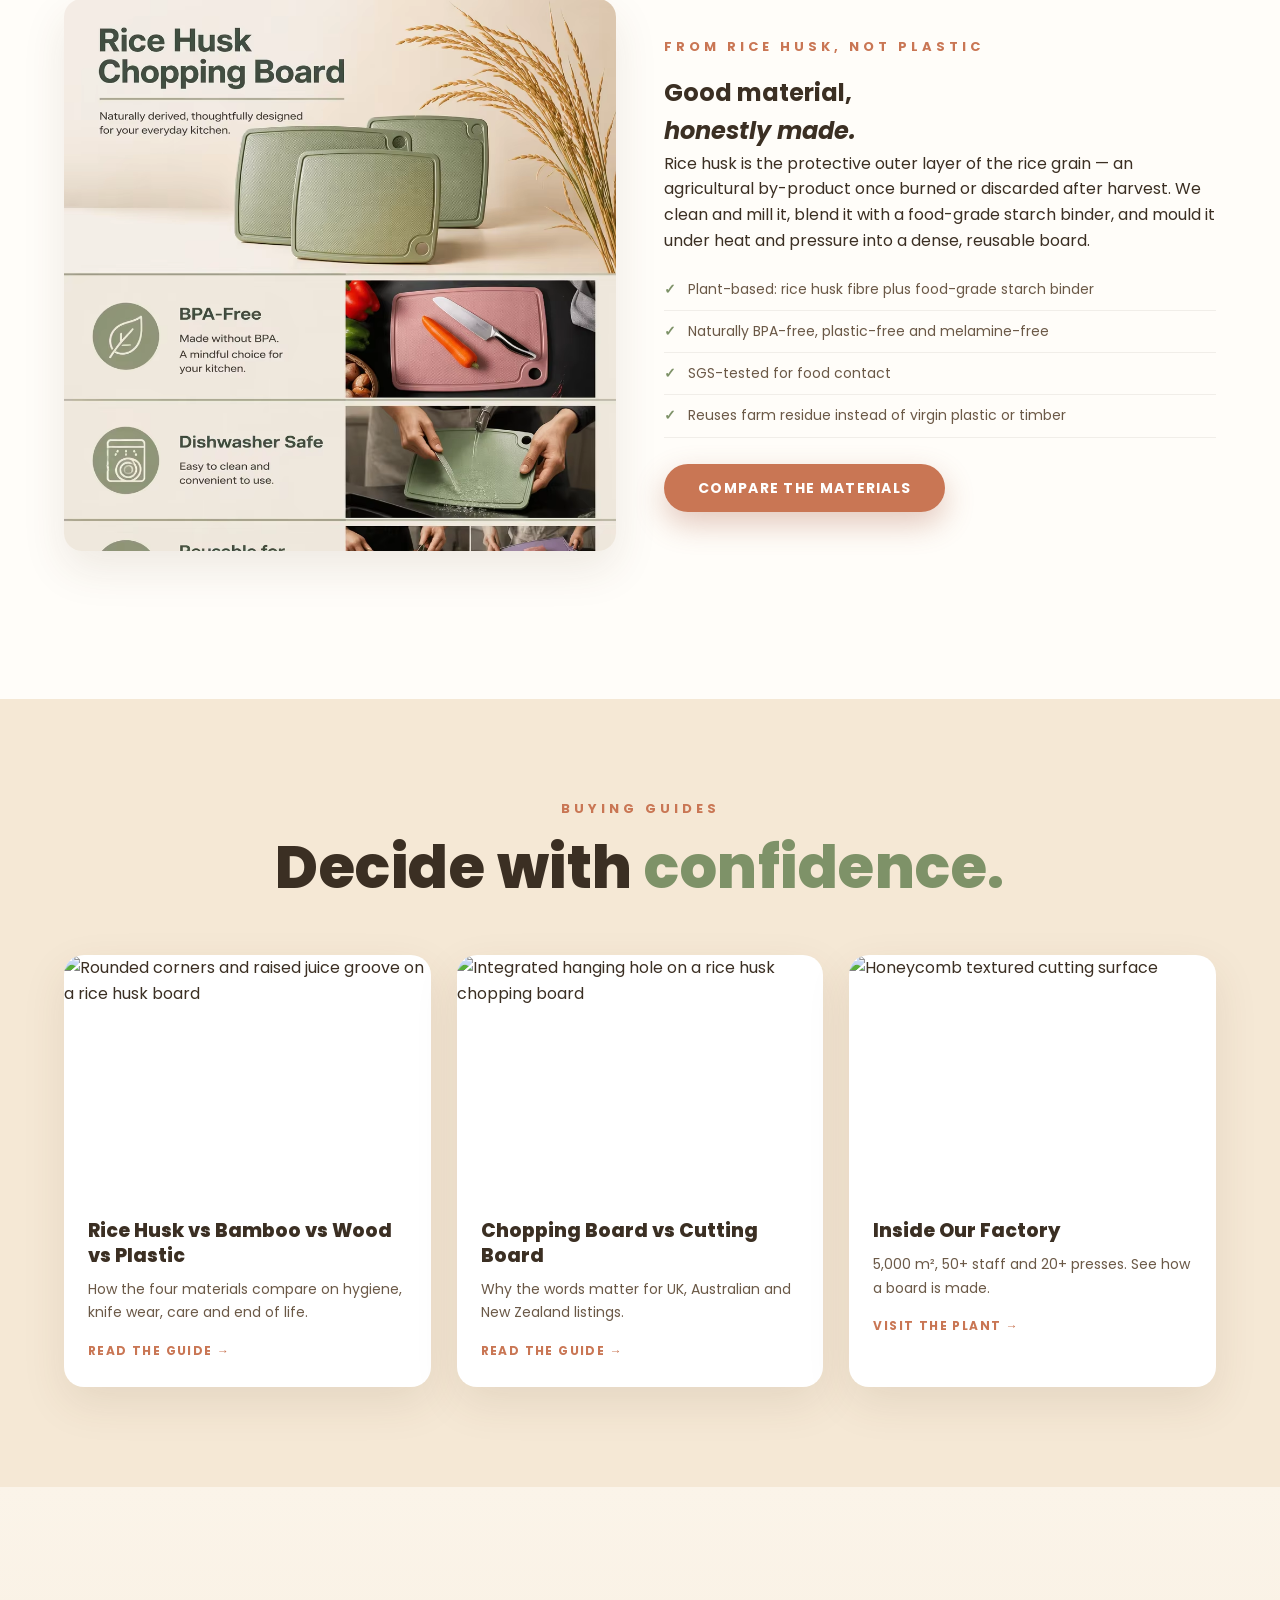
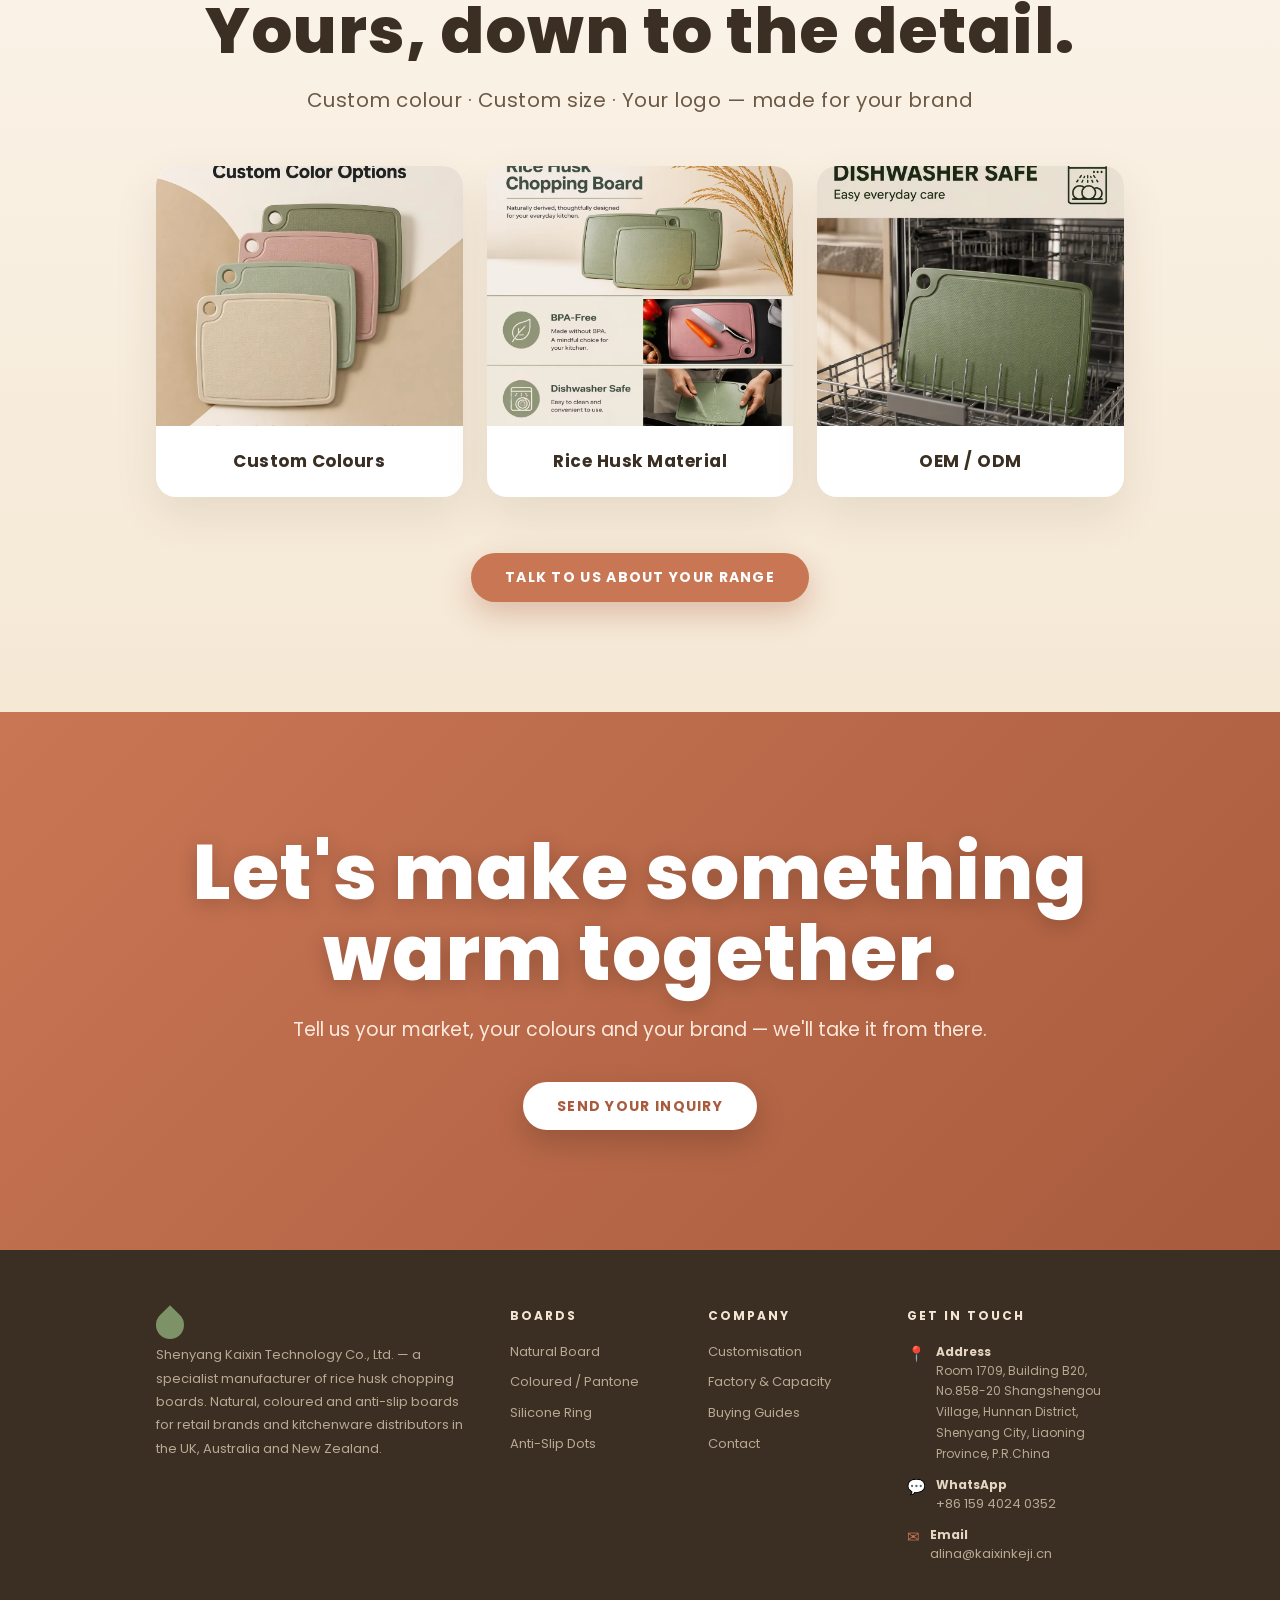
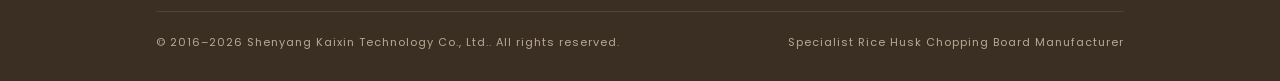
==== commit 206925c1: "site: feature close-ups for guide cards" ====
--- a/index.html
+++ b/index.html
@@ -195,9 +195,9 @@
 <section class="sec" id="guides" style="background:var(--cream2)"><div class="container">
   <div class="sec-head"><div class="kicker">Buying Guides</div><h2>Decide with <em>confidence.</em></h2></div>
   <div class="cards">
-    <a class="card" href="guides/rice-husk-vs-bamboo-vs-wood-vs-plastic.html"><div class="thumb"><img src="assets/img/warm/texture-closeup.png" alt="Rice husk fibre surface" loading="lazy"></div><div class="body"><h3>Rice Husk vs Bamboo vs Wood vs Plastic</h3><p>How the four materials compare on hygiene, knife wear, care and end of life.</p><span class="more">Read the guide &rarr;</span></div></a>
-    <a class="card" href="guides/chopping-board-vs-cutting-board.html"><div class="thumb"><img src="assets/img/warm/lifestyle-sandwich.jpg" alt="Chopping board in use in a kitchen" loading="lazy"></div><div class="body"><h3>Chopping Board vs Cutting Board</h3><p>Why the words matter for UK, Australian and New Zealand listings.</p><span class="more">Read the guide &rarr;</span></div></a>
-    <a class="card" href="factory.html"><div class="thumb"><img src="assets/img/warm/feature-moulded.png" alt="Board manufacturing detail" loading="lazy"></div><div class="body"><h3>Inside Our Factory</h3><p>5,000 m&sup2;, 50+ staff and 20+ presses. See how a board is made.</p><span class="more">Visit the plant &rarr;</span></div></a>
+    <a class="card" href="guides/rice-husk-vs-bamboo-vs-wood-vs-plastic.html"><div class="thumb"><img src="assets/img/warm/feature-round.jpg" alt="Rounded corners and raised juice groove on a rice husk board" loading="lazy"></div><div class="body"><h3>Rice Husk vs Bamboo vs Wood vs Plastic</h3><p>How the four materials compare on hygiene, knife wear, care and end of life.</p><span class="more">Read the guide &rarr;</span></div></a>
+    <a class="card" href="guides/chopping-board-vs-cutting-board.html"><div class="thumb"><img src="assets/img/warm/feature-hole.jpg" alt="Integrated hanging hole on a rice husk chopping board" loading="lazy"></div><div class="body"><h3>Chopping Board vs Cutting Board</h3><p>Why the words matter for UK, Australian and New Zealand listings.</p><span class="more">Read the guide &rarr;</span></div></a>
+    <a class="card" href="factory.html"><div class="thumb"><img src="assets/img/warm/feature-honeycomb.jpg" alt="Honeycomb textured cutting surface" loading="lazy"></div><div class="body"><h3>Inside Our Factory</h3><p>5,000 m&sup2;, 50+ staff and 20+ presses. See how a board is made.</p><span class="more">Visit the plant &rarr;</span></div></a>
   </div>
 </div></section>
 
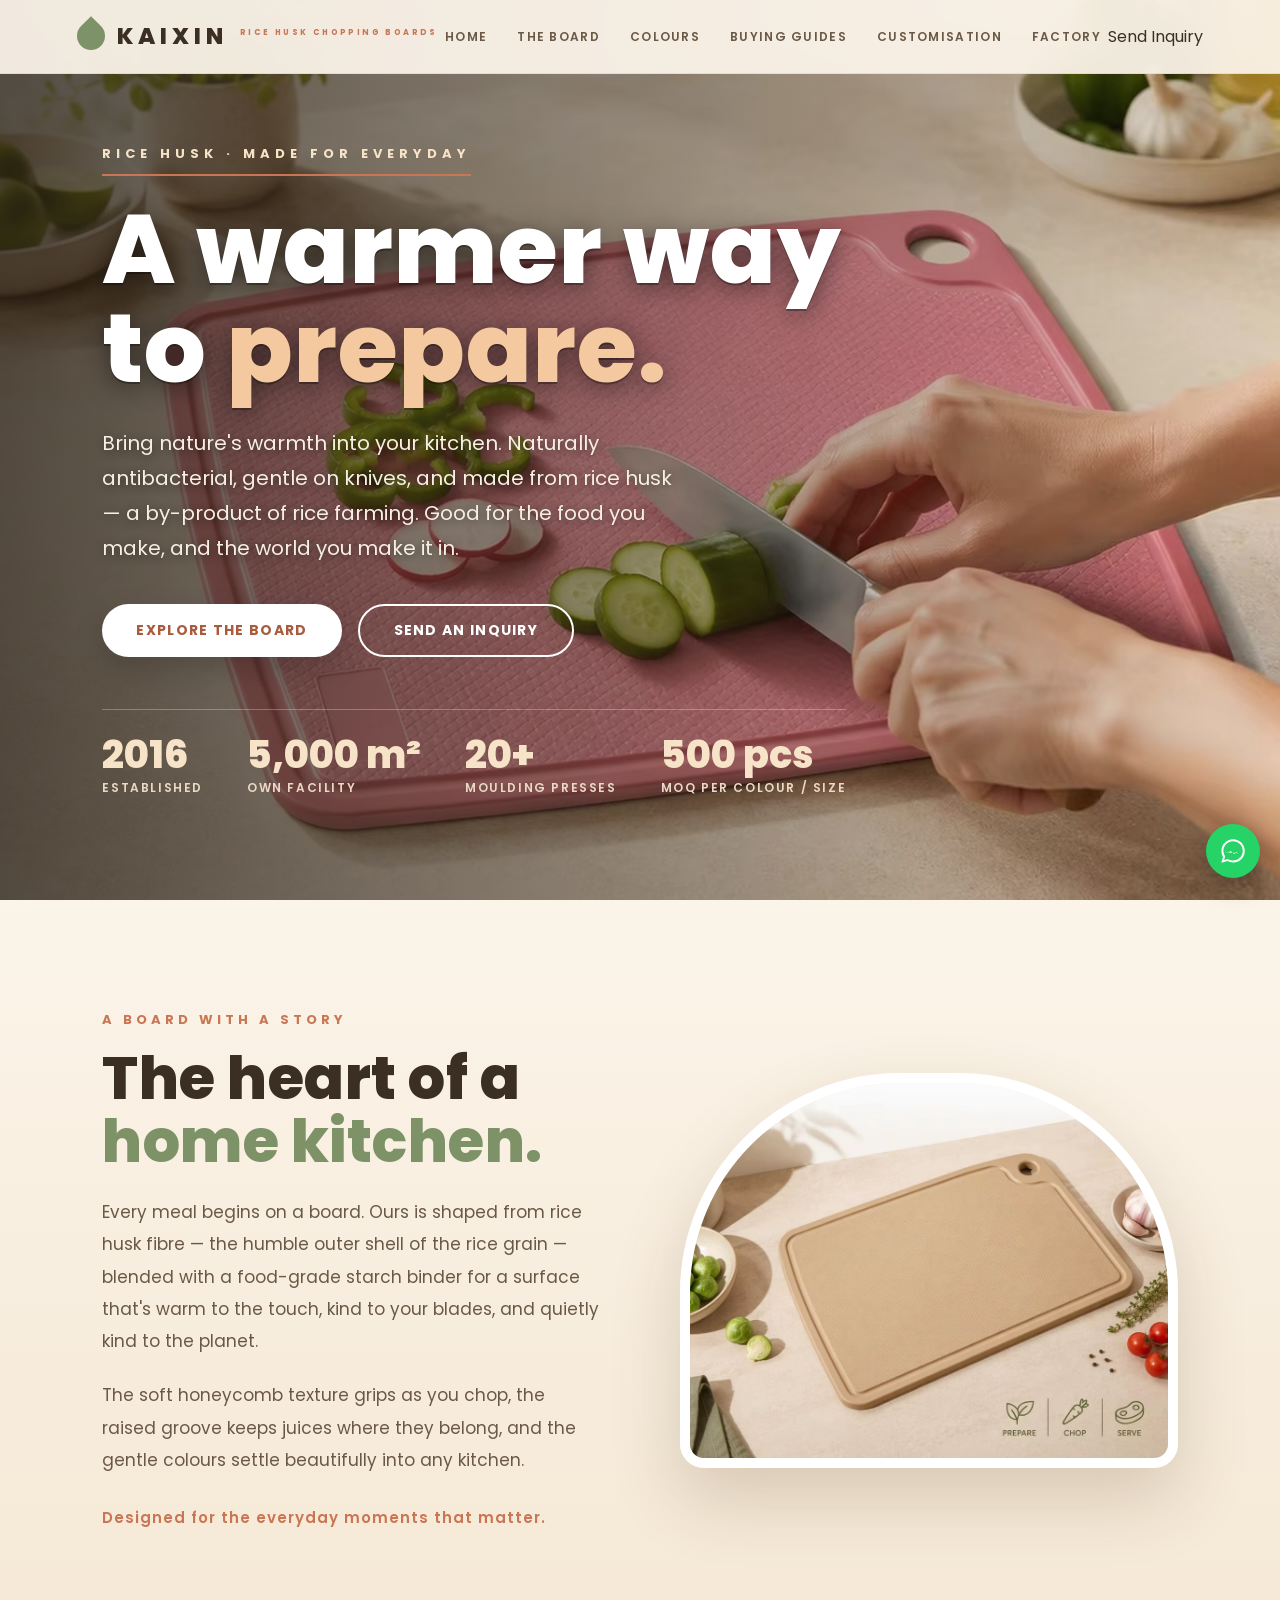
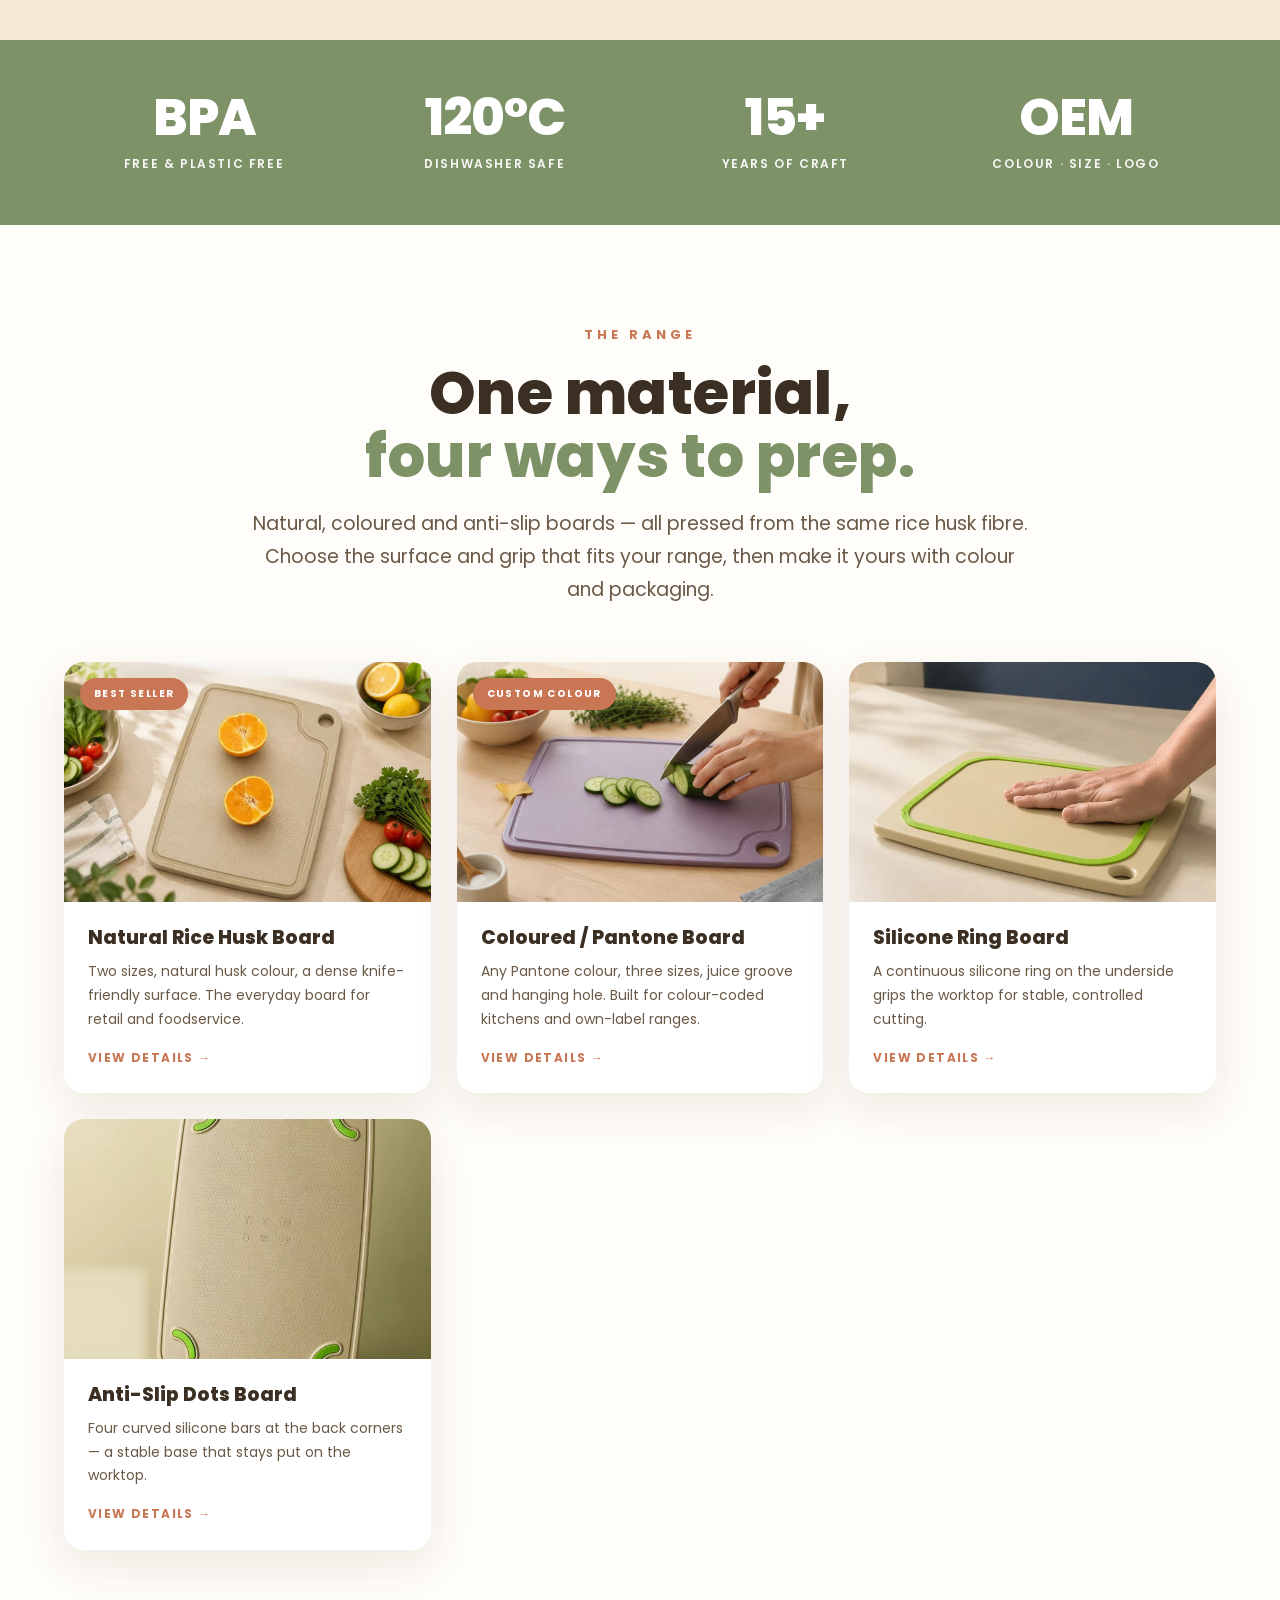
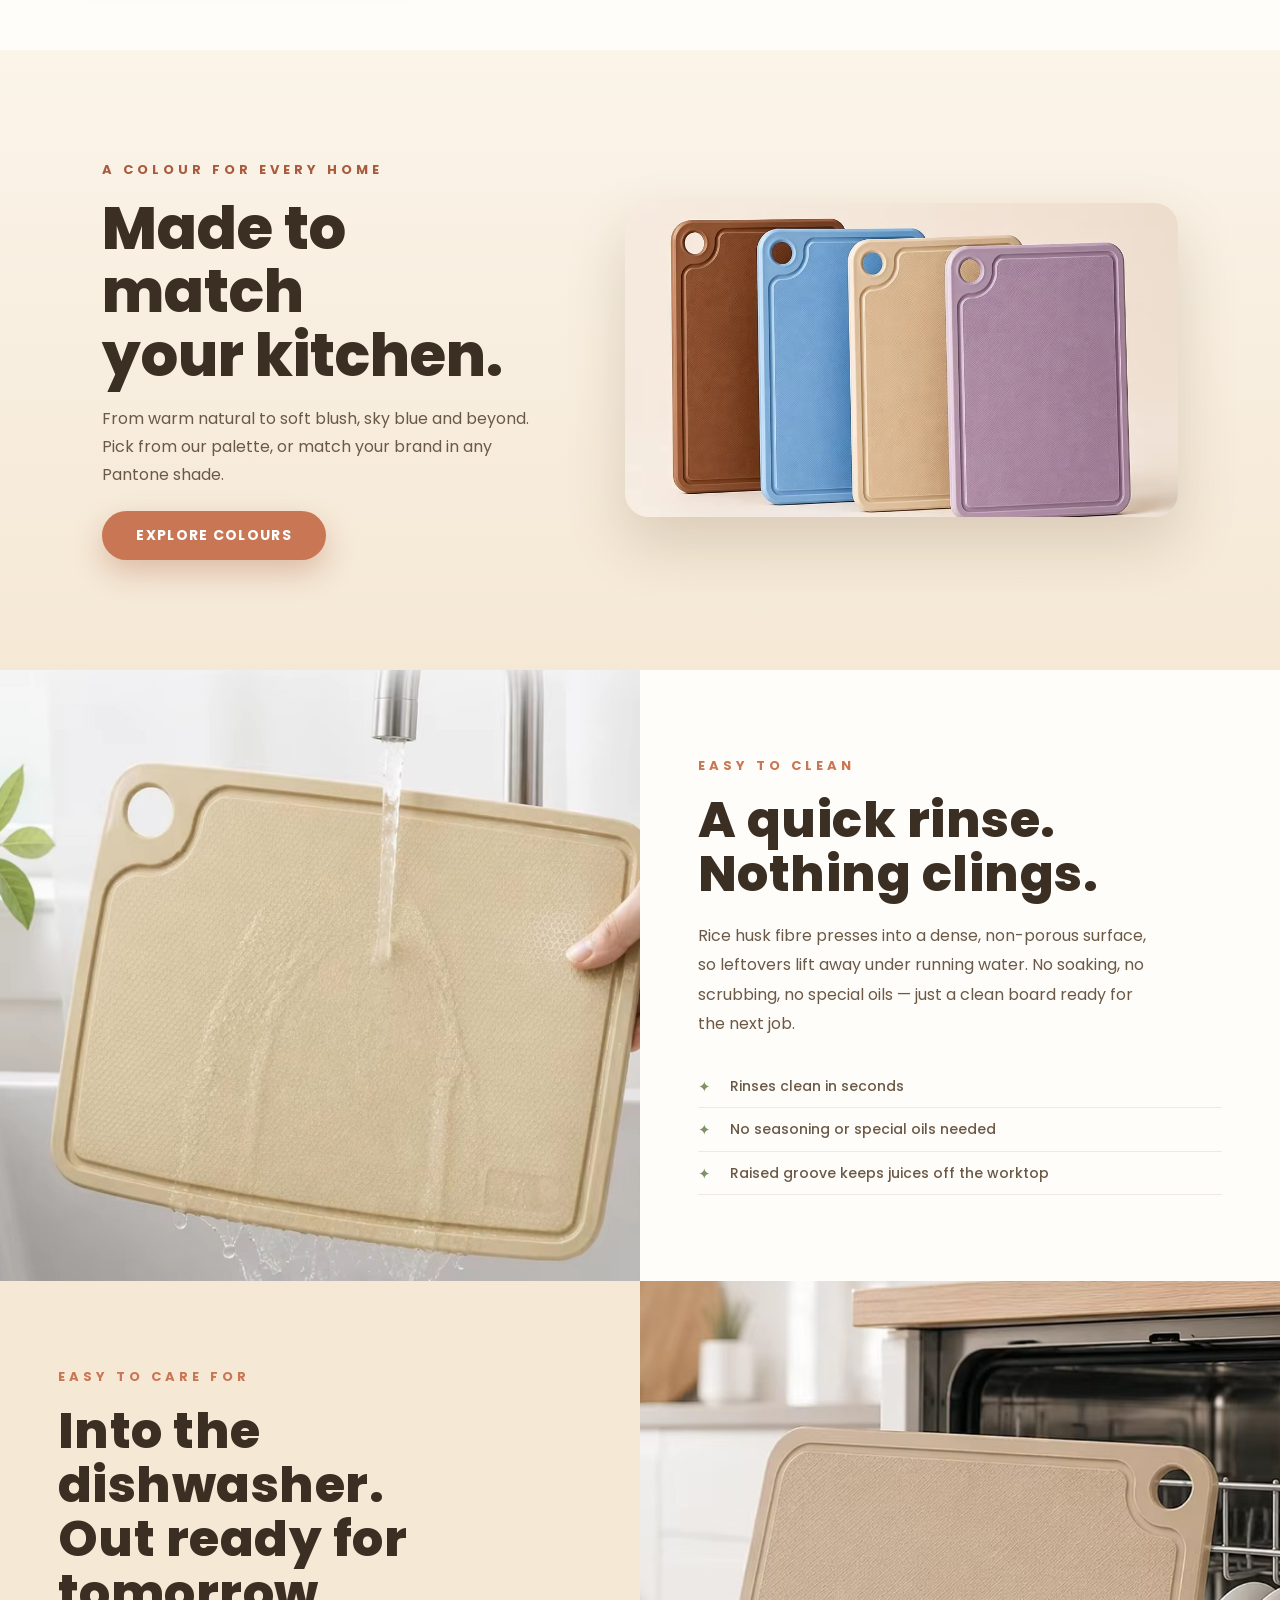
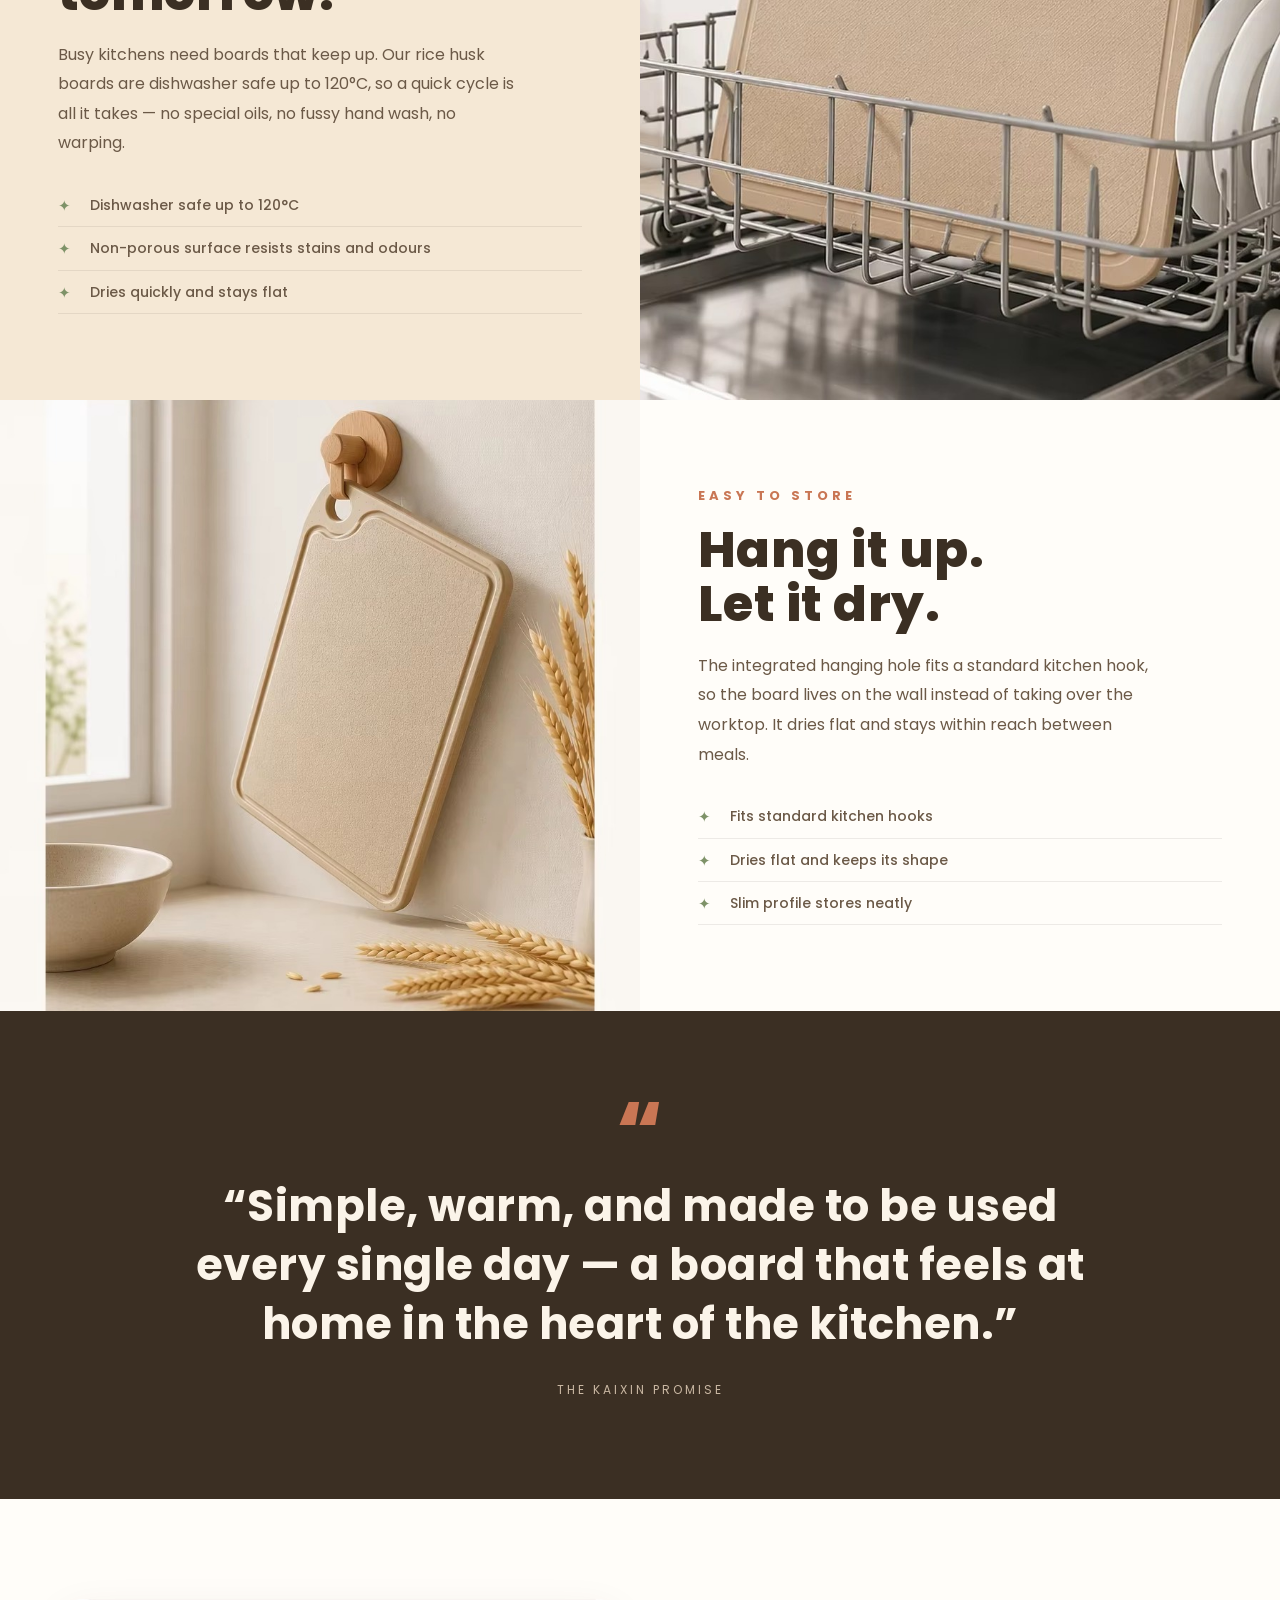
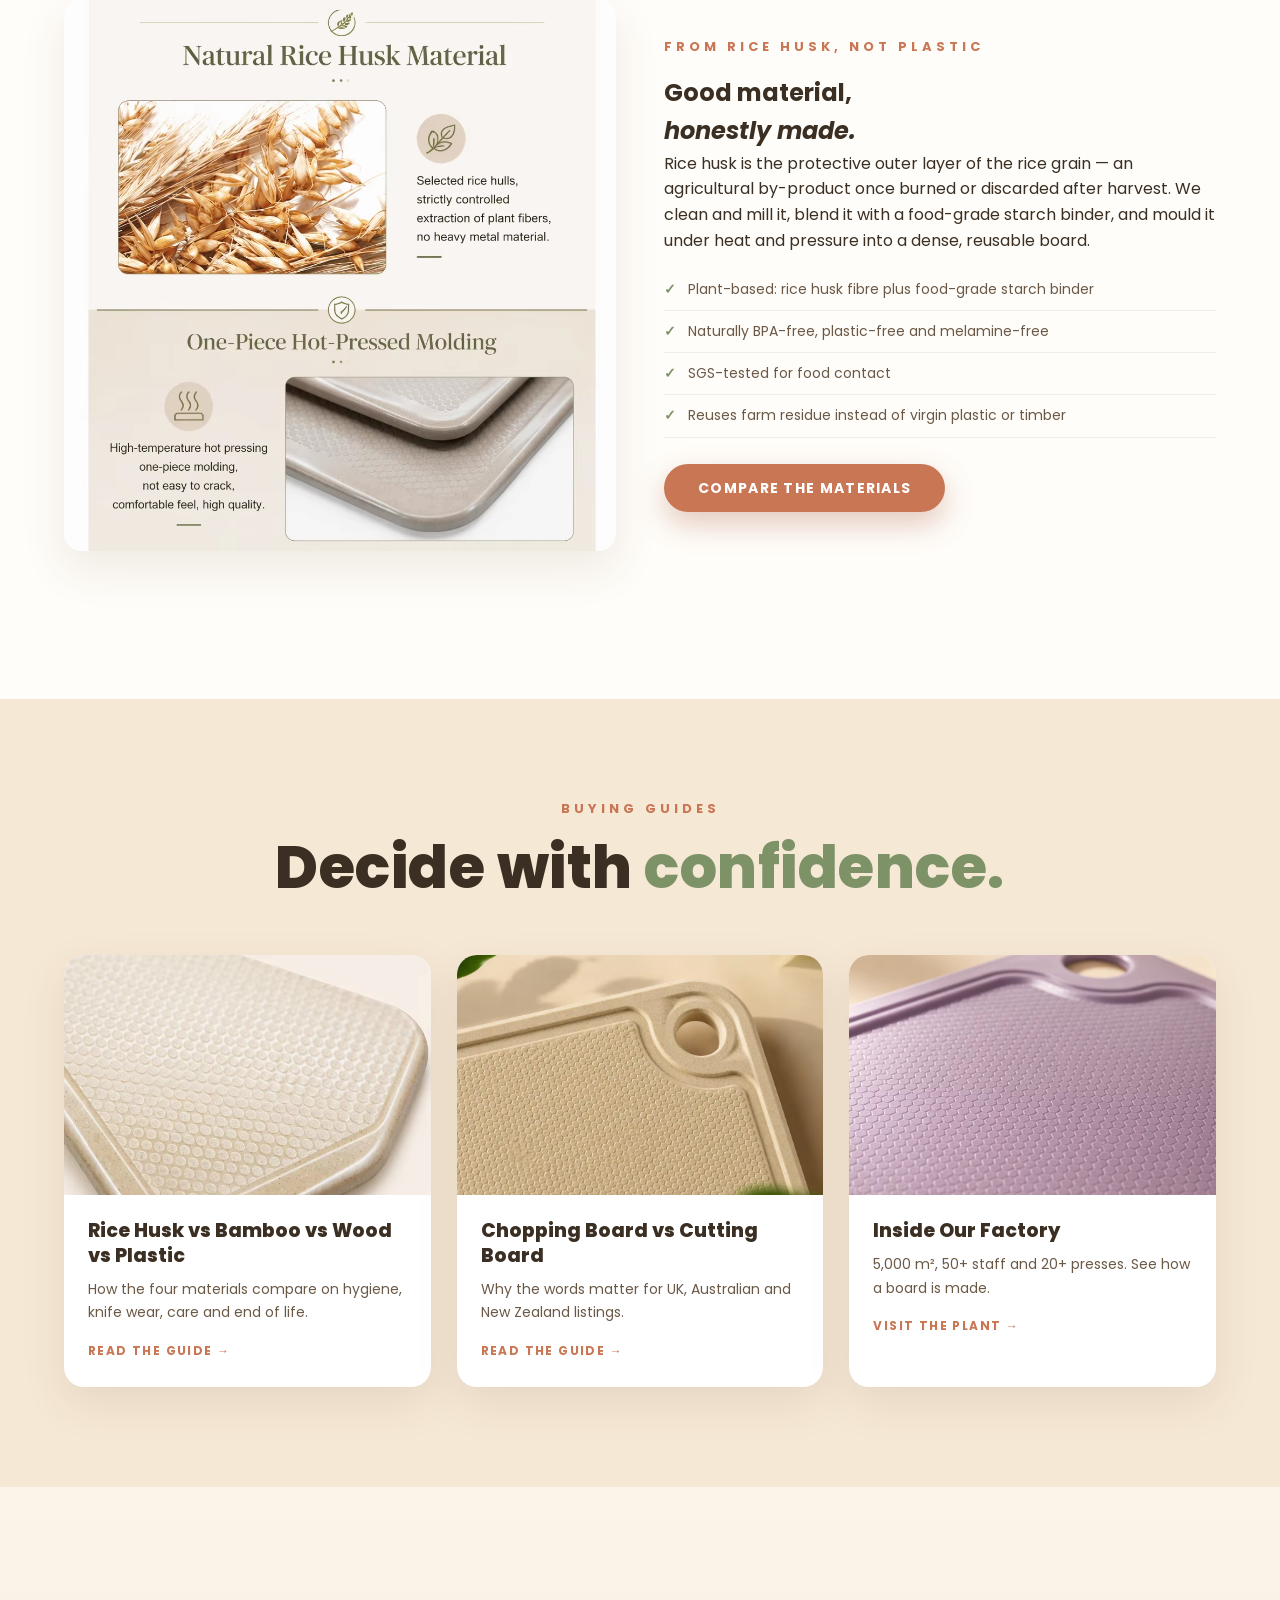
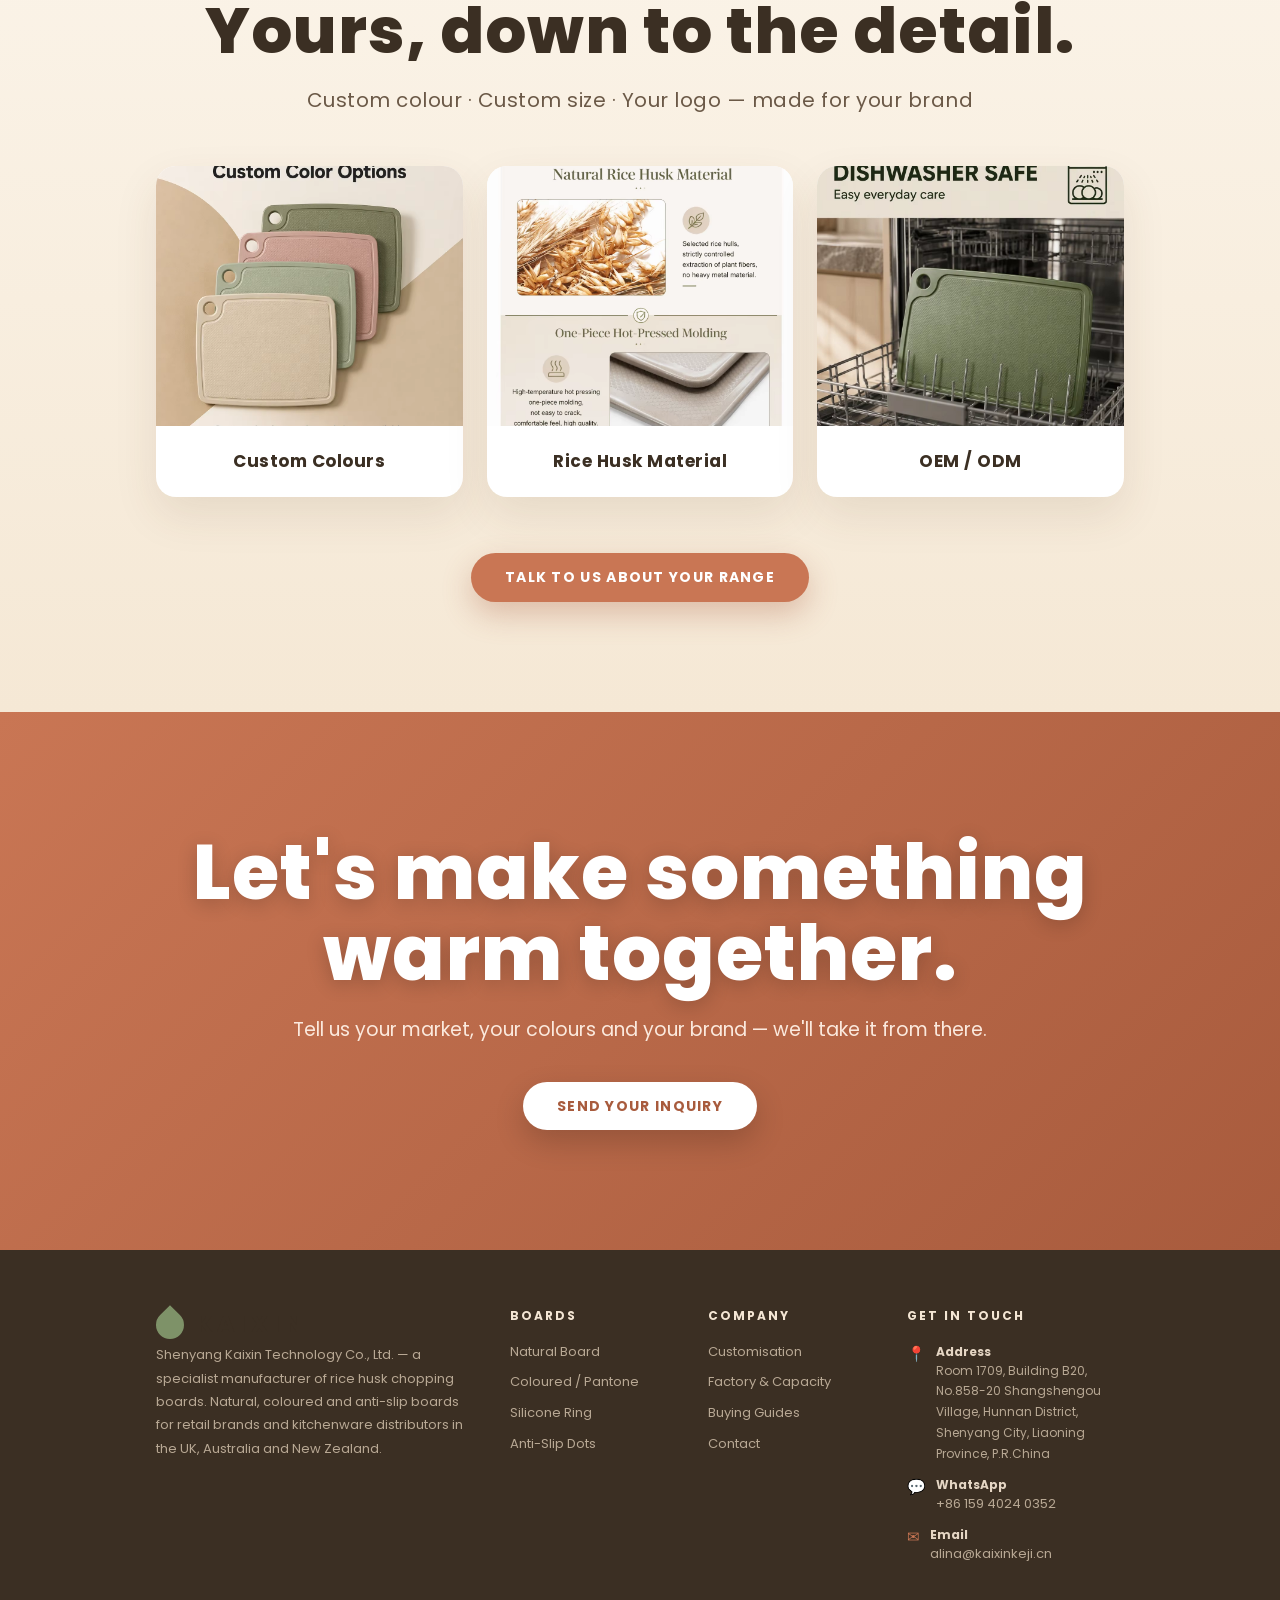
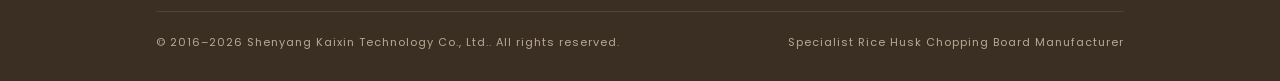
==== commit a3be0488: "site: refresh buying-guide card images" ====
--- a/index.html
+++ b/index.html
@@ -197,7 +197,7 @@
   <div class="cards">
     <a class="card" href="guides/rice-husk-vs-bamboo-vs-wood-vs-plastic.html"><div class="thumb"><img src="assets/img/warm/feature-round.jpg" alt="Rounded corners and raised juice groove on a rice husk board" loading="lazy"></div><div class="body"><h3>Rice Husk vs Bamboo vs Wood vs Plastic</h3><p>How the four materials compare on hygiene, knife wear, care and end of life.</p><span class="more">Read the guide &rarr;</span></div></a>
     <a class="card" href="guides/chopping-board-vs-cutting-board.html"><div class="thumb"><img src="assets/img/warm/feature-hole.jpg" alt="Integrated hanging hole on a rice husk chopping board" loading="lazy"></div><div class="body"><h3>Chopping Board vs Cutting Board</h3><p>Why the words matter for UK, Australian and New Zealand listings.</p><span class="more">Read the guide &rarr;</span></div></a>
-    <a class="card" href="factory.html"><div class="thumb"><img src="assets/img/warm/feature-honeycomb.jpg" alt="Honeycomb textured cutting surface" loading="lazy"></div><div class="body"><h3>Inside Our Factory</h3><p>5,000 m&sup2;, 50+ staff and 20+ presses. See how a board is made.</p><span class="more">Visit the plant &rarr;</span></div></a>
+    <a class="card" href="factory.html"><div class="thumb"><img src="assets/img/warm/feature-honeycomb.jpg" alt="Manufacturing presses on our factory floor" loading="lazy"></div><div class="body"><h3>Inside Our Factory</h3><p>5,000 m&sup2;, 50+ staff and 20+ presses. See how a board is made.</p><span class="more">Visit the plant &rarr;</span></div></a>
   </div>
 </div></section>
 
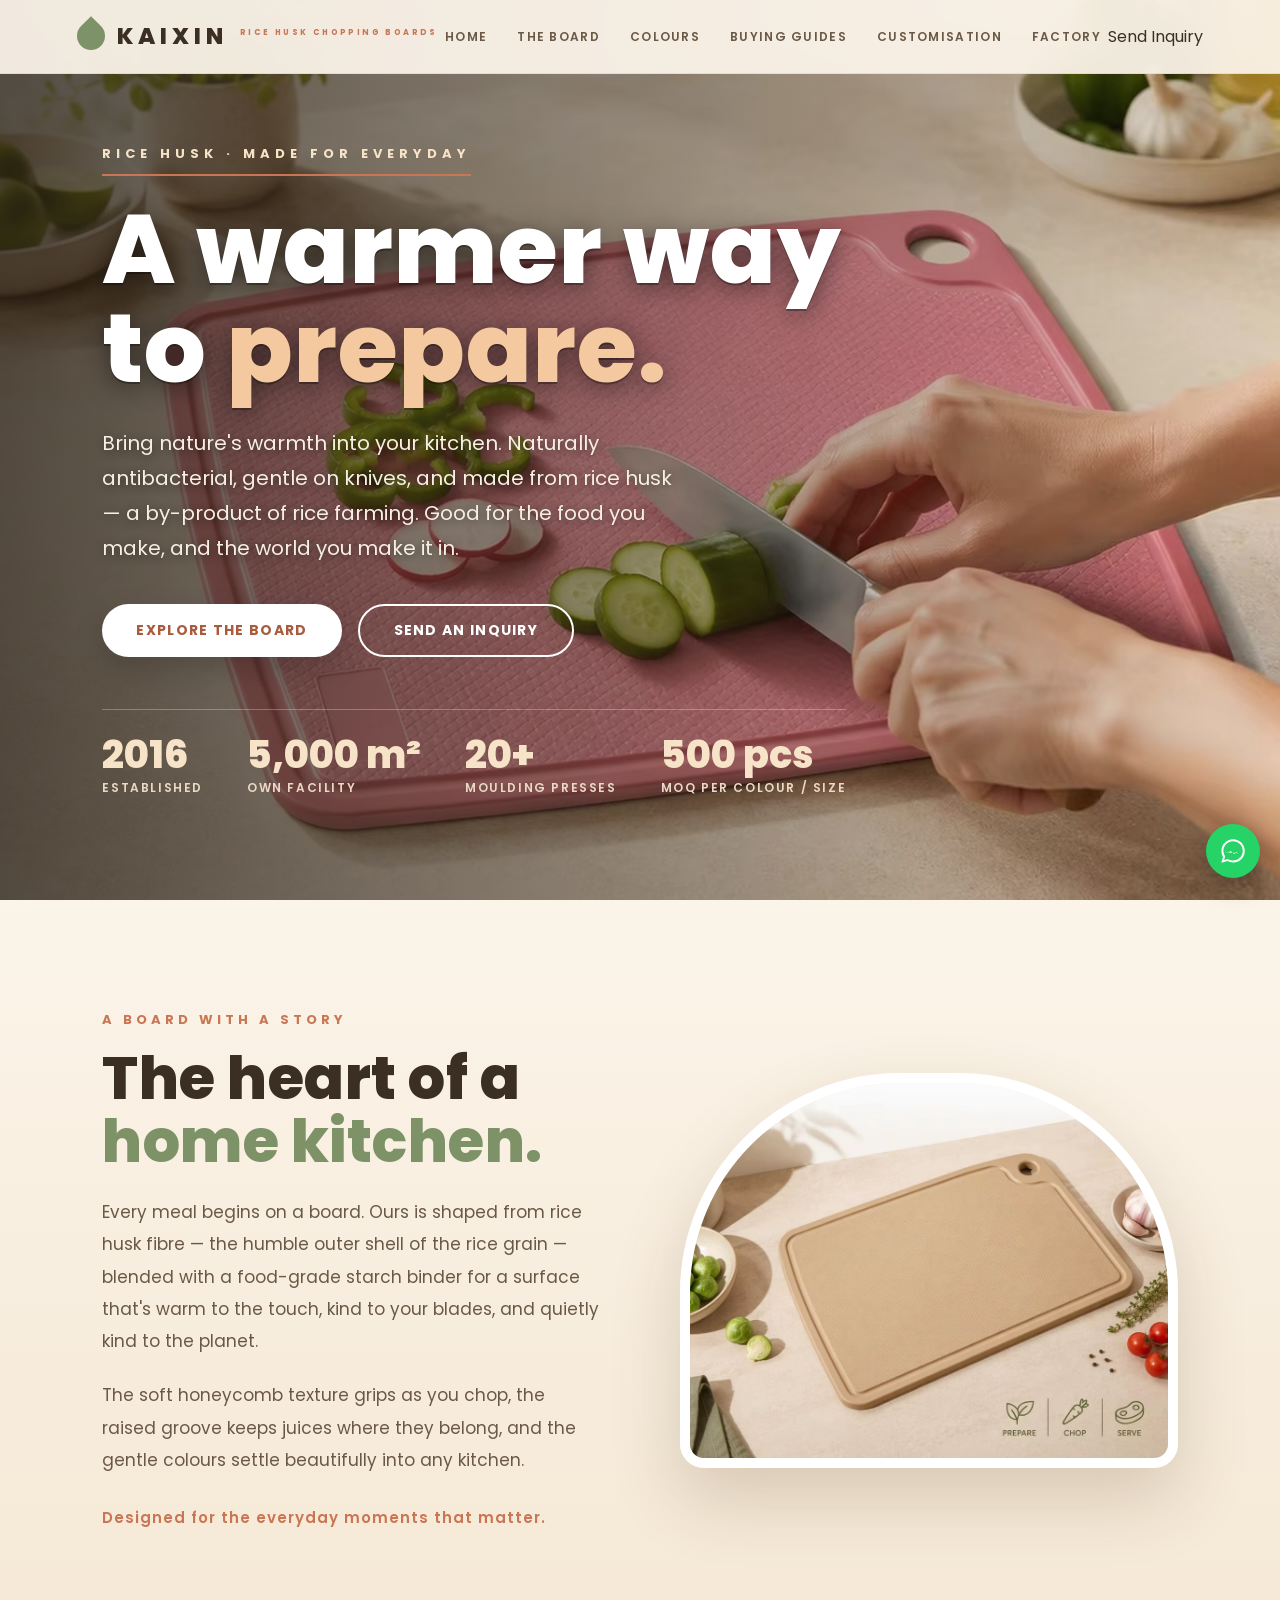
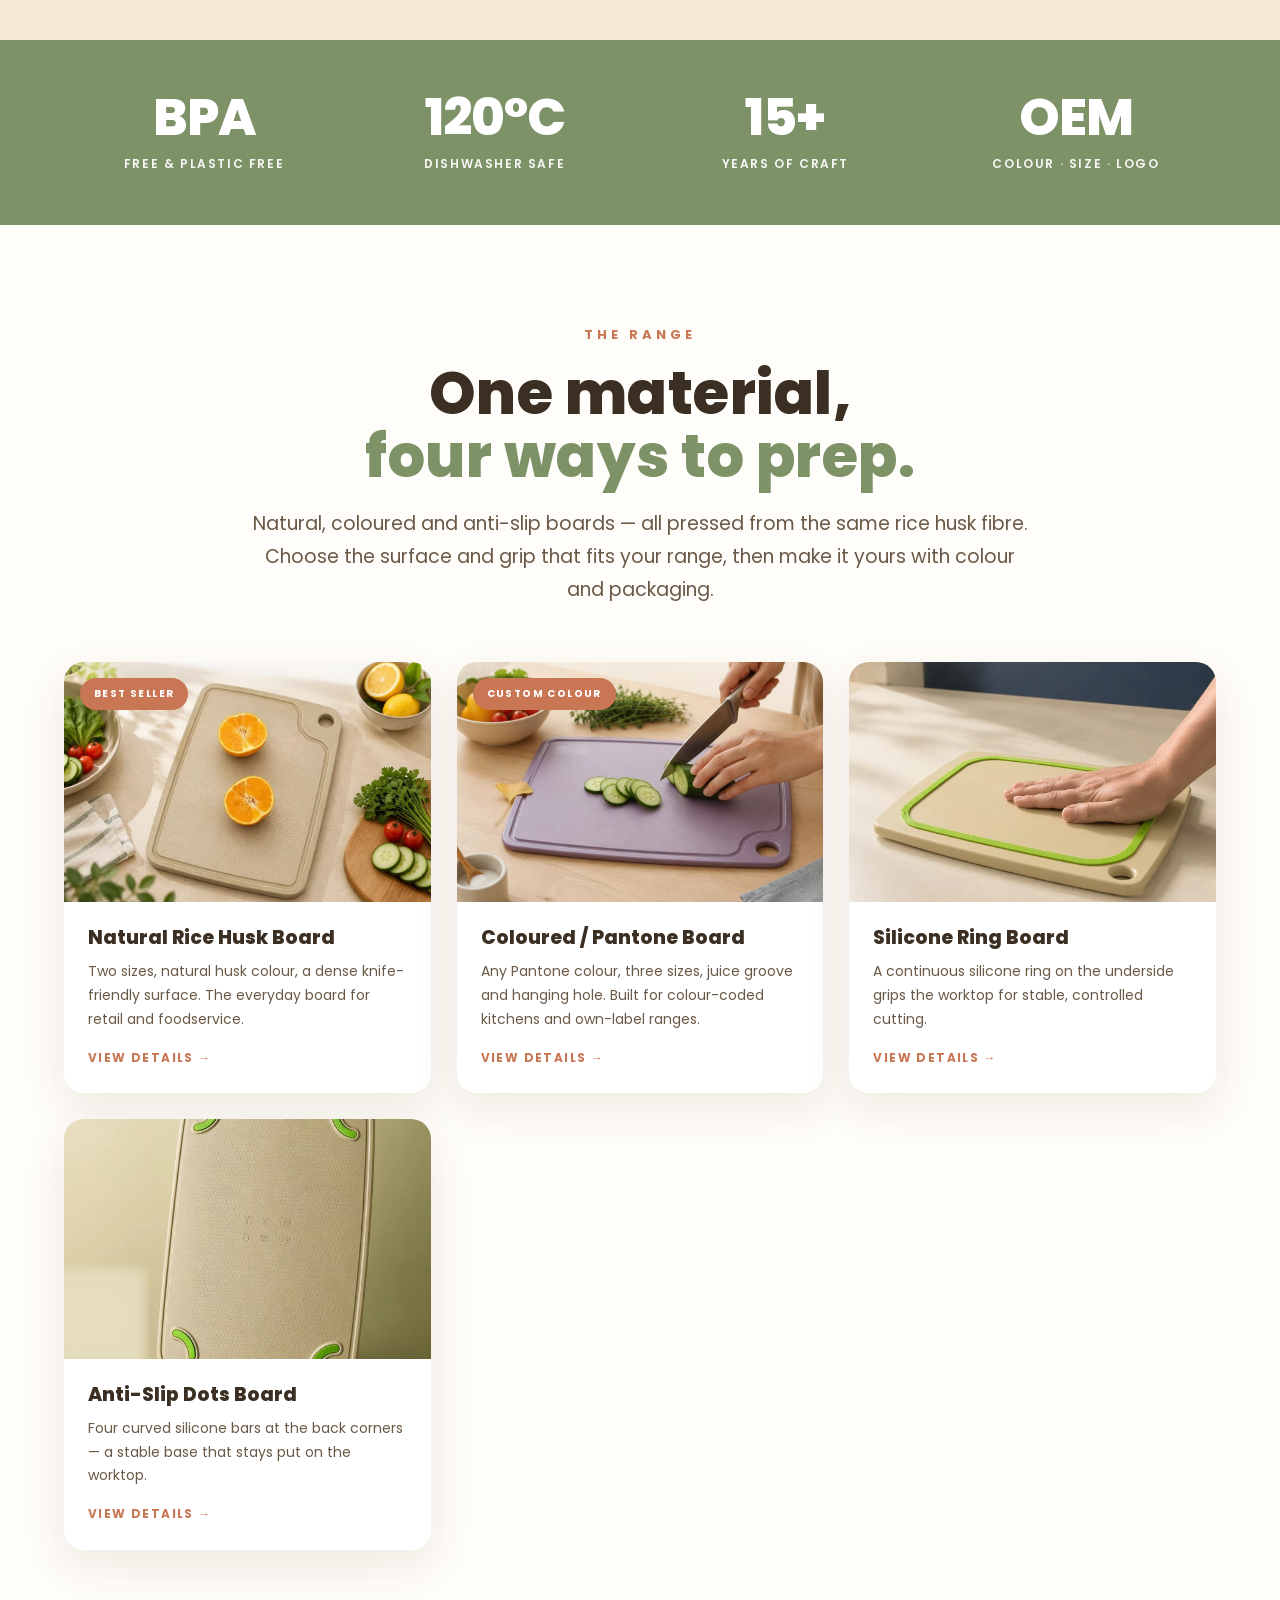
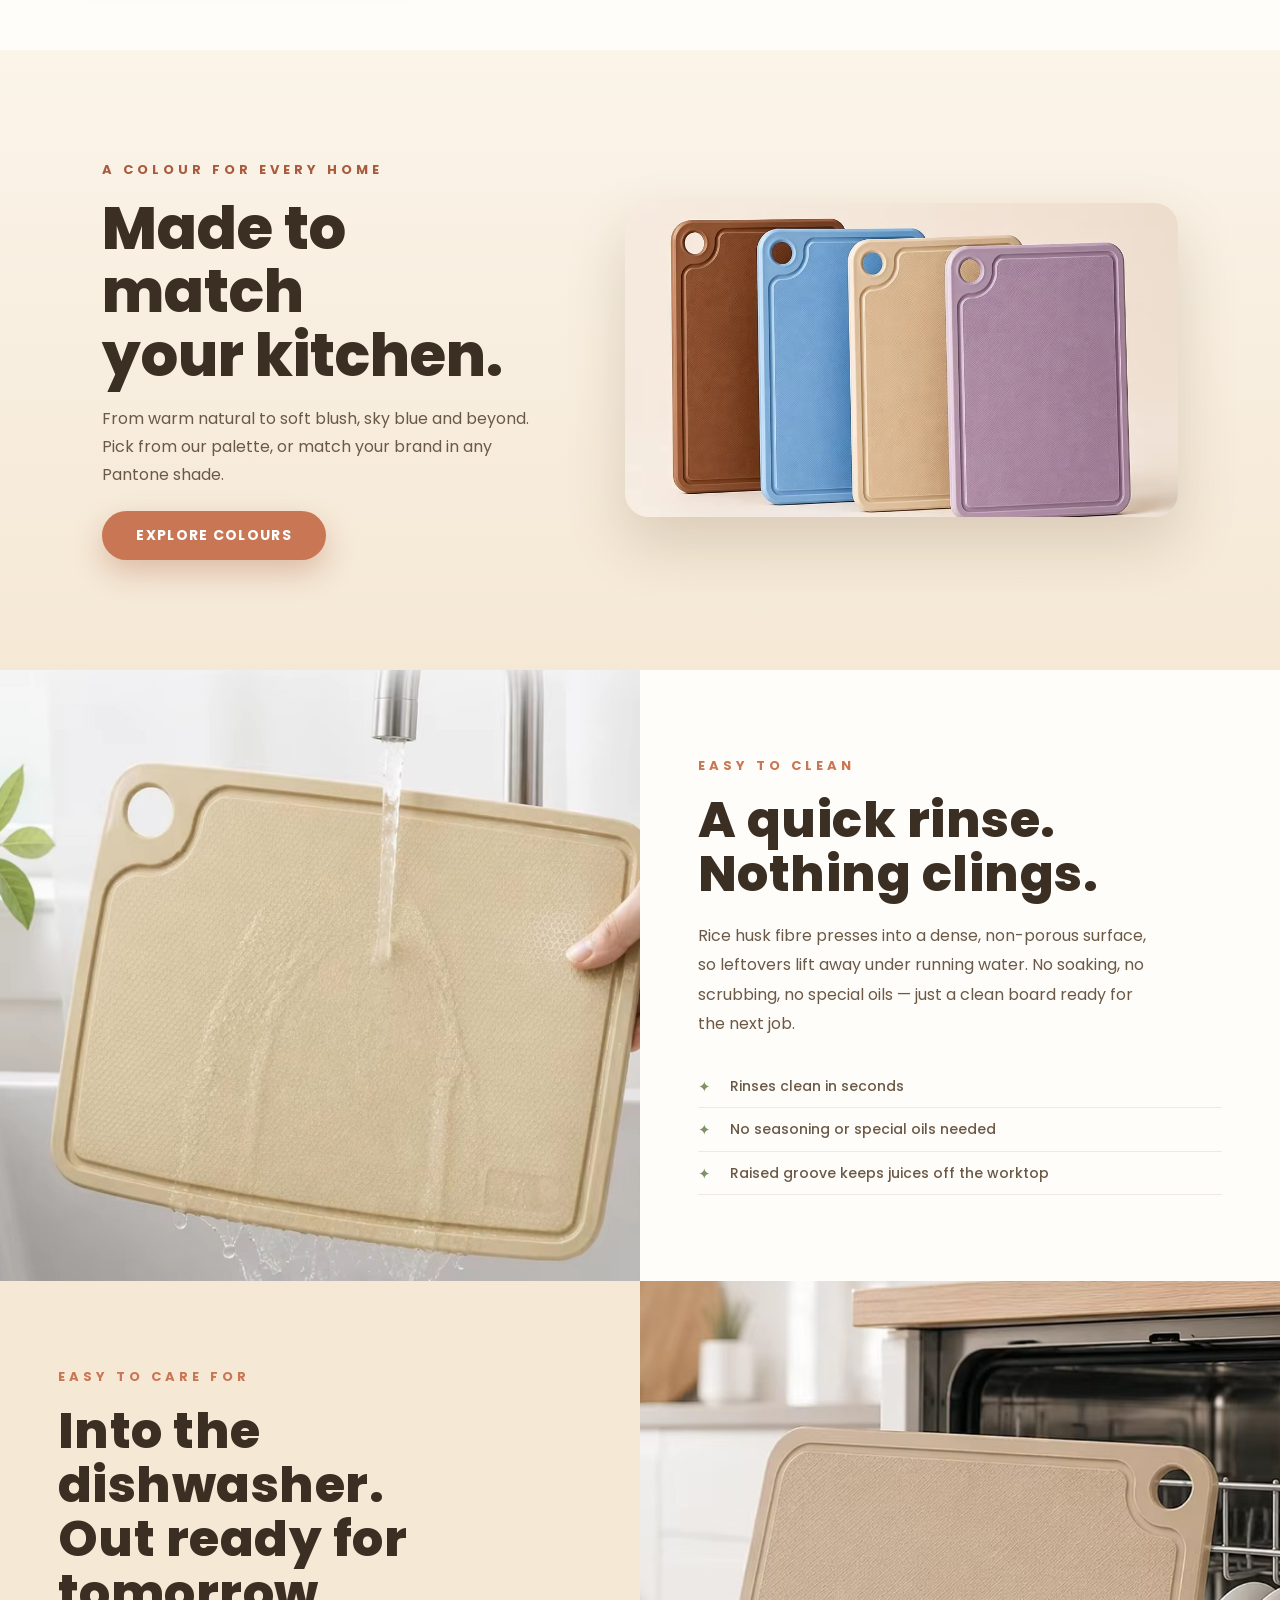
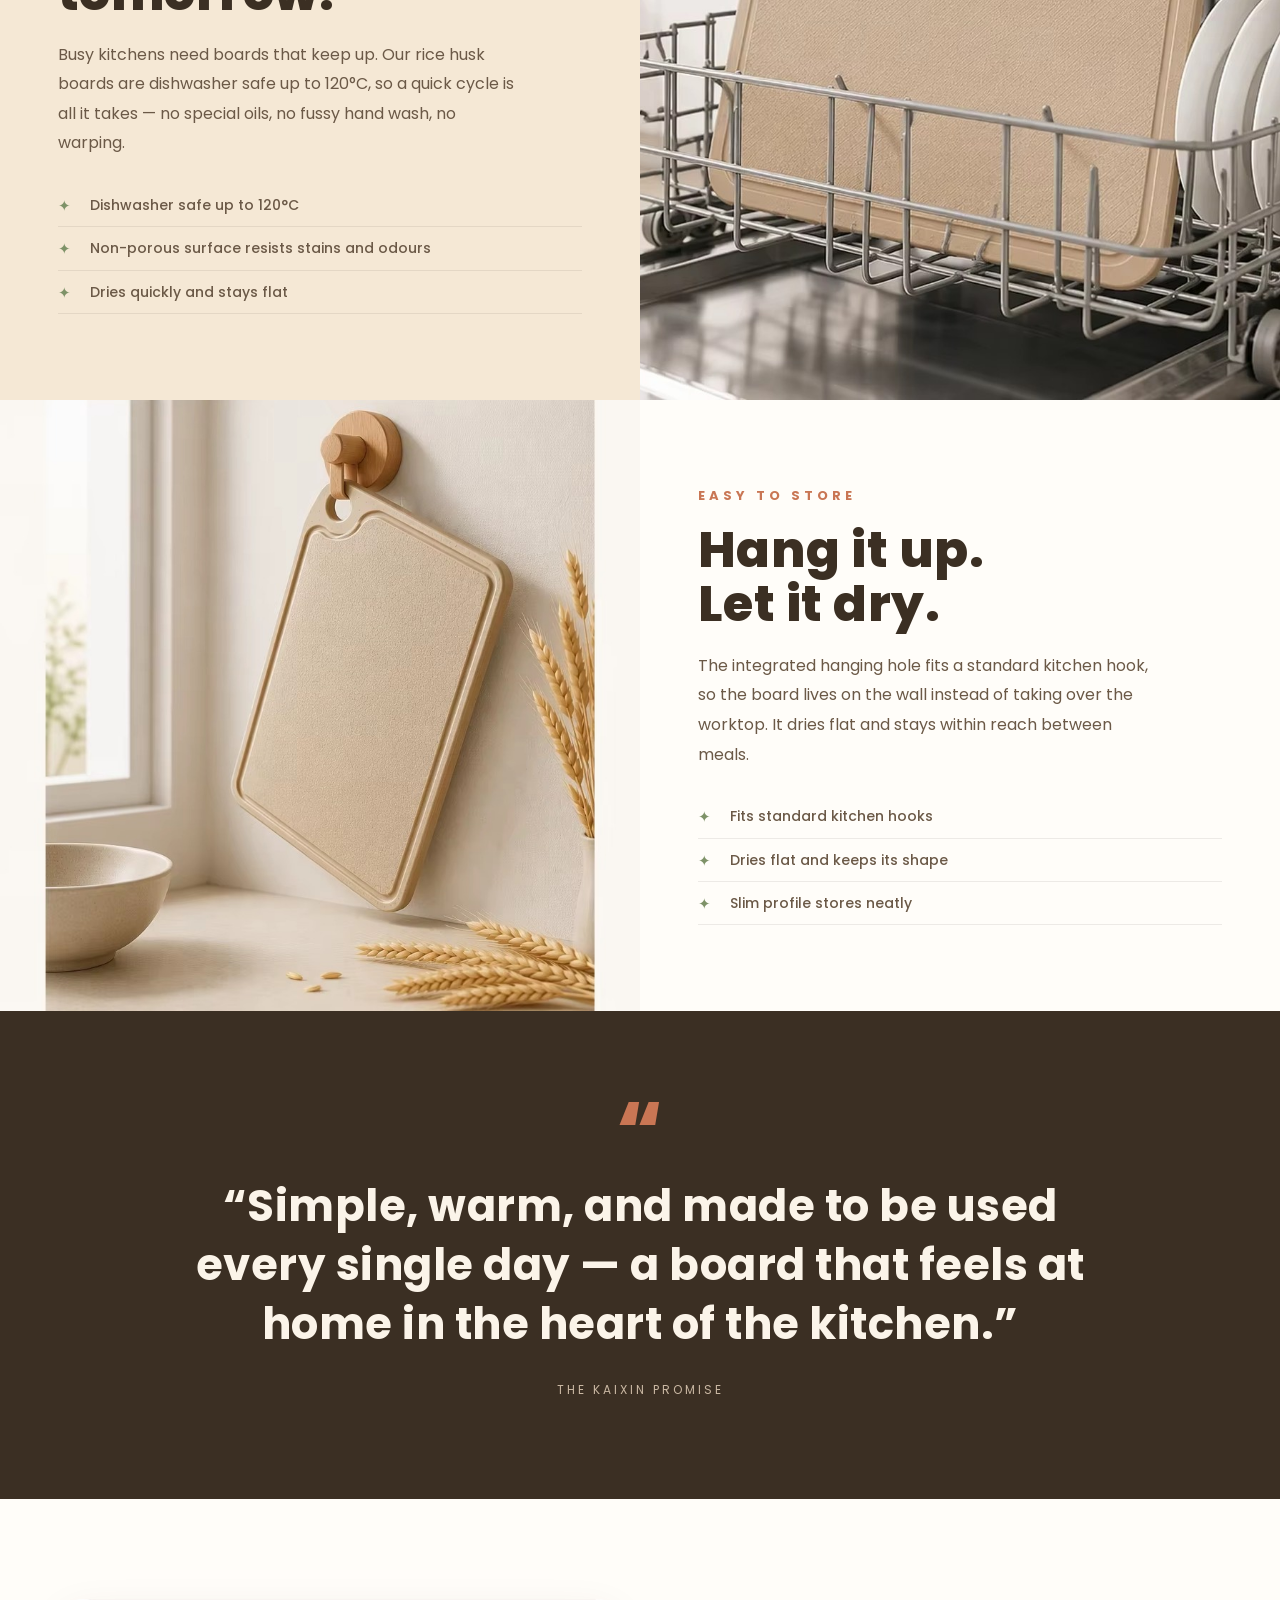
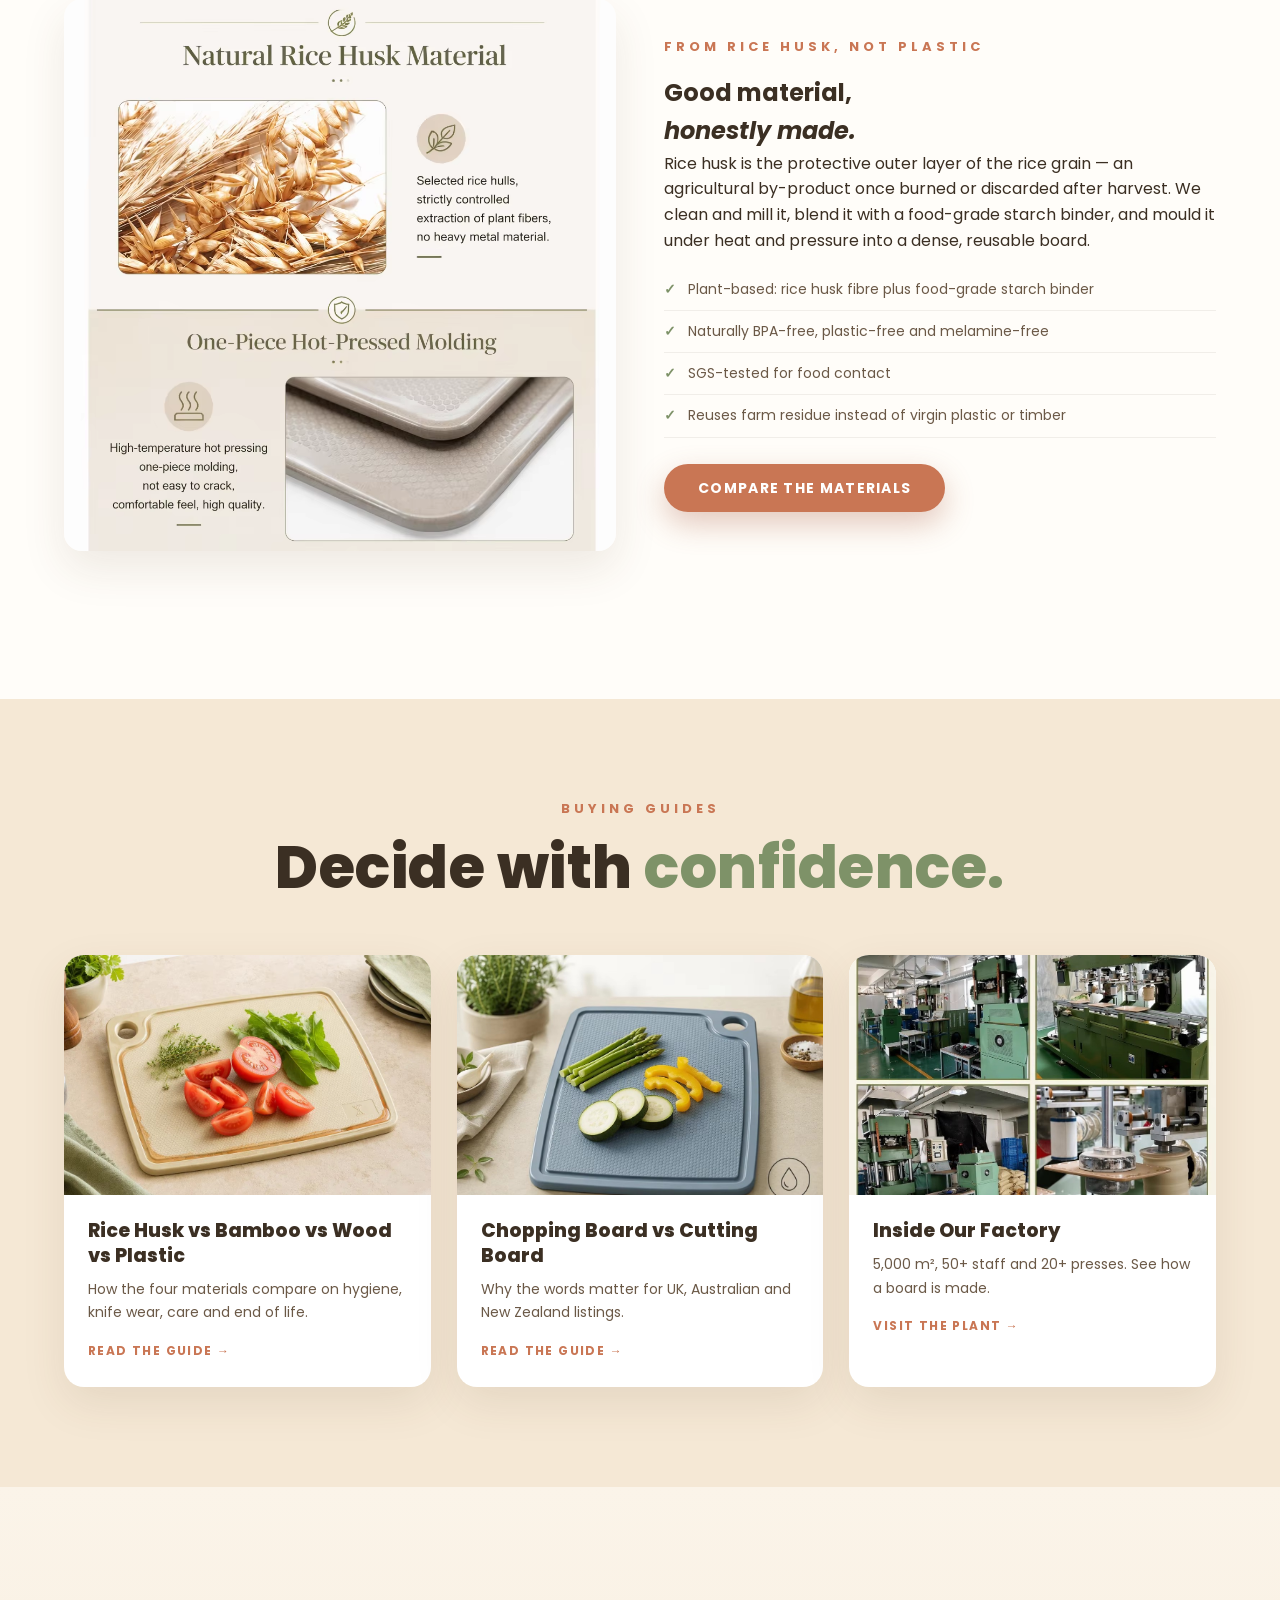
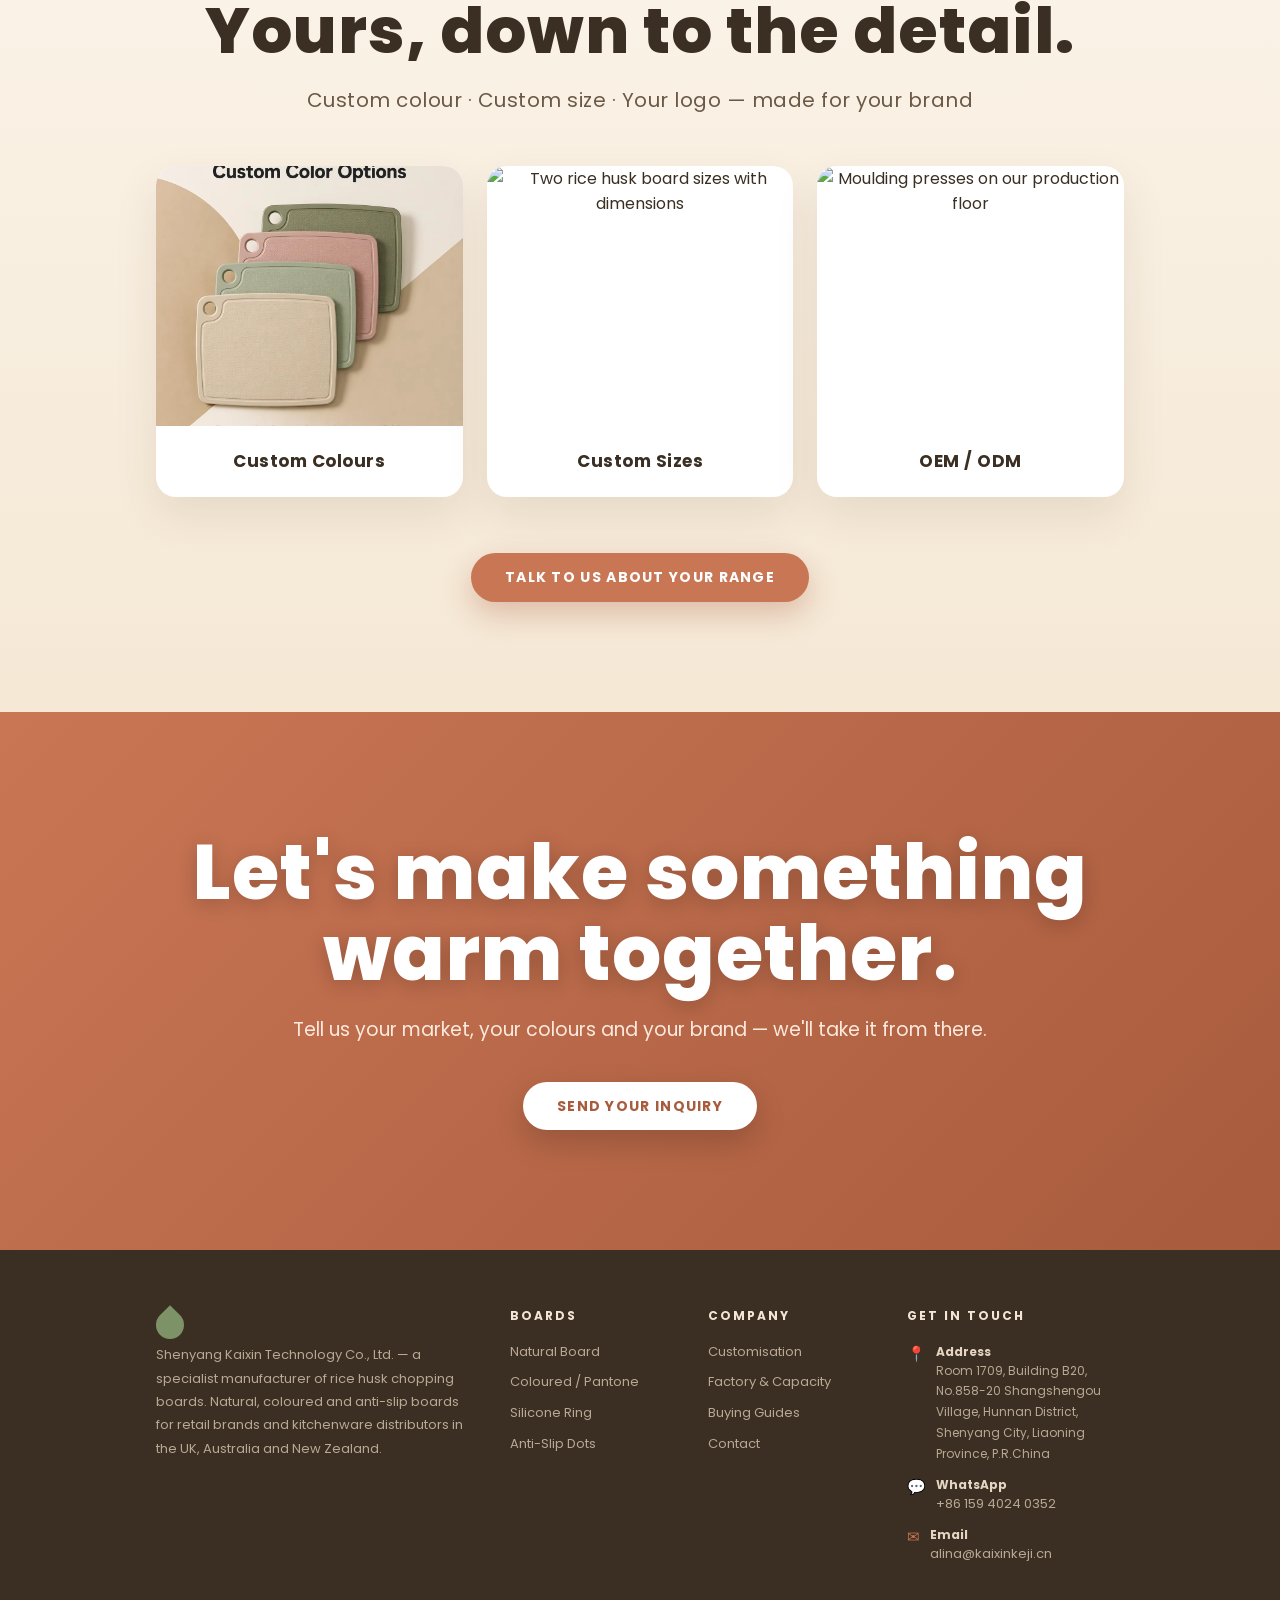
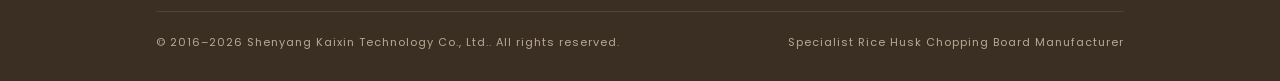
==== commit 2ec883f1: "site: custom grid size chart + factory shot" ====
--- a/index.html
+++ b/index.html
@@ -205,8 +205,8 @@
   <div class="sub">Custom colour &middot; Custom size &middot; Your logo &mdash; made for your brand</div>
   <div class="custom-grid">
     <div class="c"><img src="assets/img/warm/colours-4.png" alt="Custom colour options" loading="lazy"><div class="t">Custom Colours</div></div>
-    <div class="c"><img src="assets/img/warm/material.png" alt="Rice husk material" loading="lazy"><div class="t">Rice Husk Material</div></div>
-    <div class="c"><img src="assets/img/warm/oem.png" alt="OEM ODM customisation" loading="lazy"><div class="t">OEM / ODM</div></div>
+    <div class="c"><img src="assets/img/warm/custom-dimensions.jpg" alt="Two rice husk board sizes with dimensions" loading="lazy"><div class="t">Custom Sizes</div></div>
+    <div class="c"><img src="assets/img/warm/custom-factory.jpg" alt="Moulding presses on our production floor" loading="lazy"><div class="t">OEM / ODM</div></div>
   </div>
   <a class="btn" href="customisation.html">Talk to Us About Your Range</a>
 </div></section>
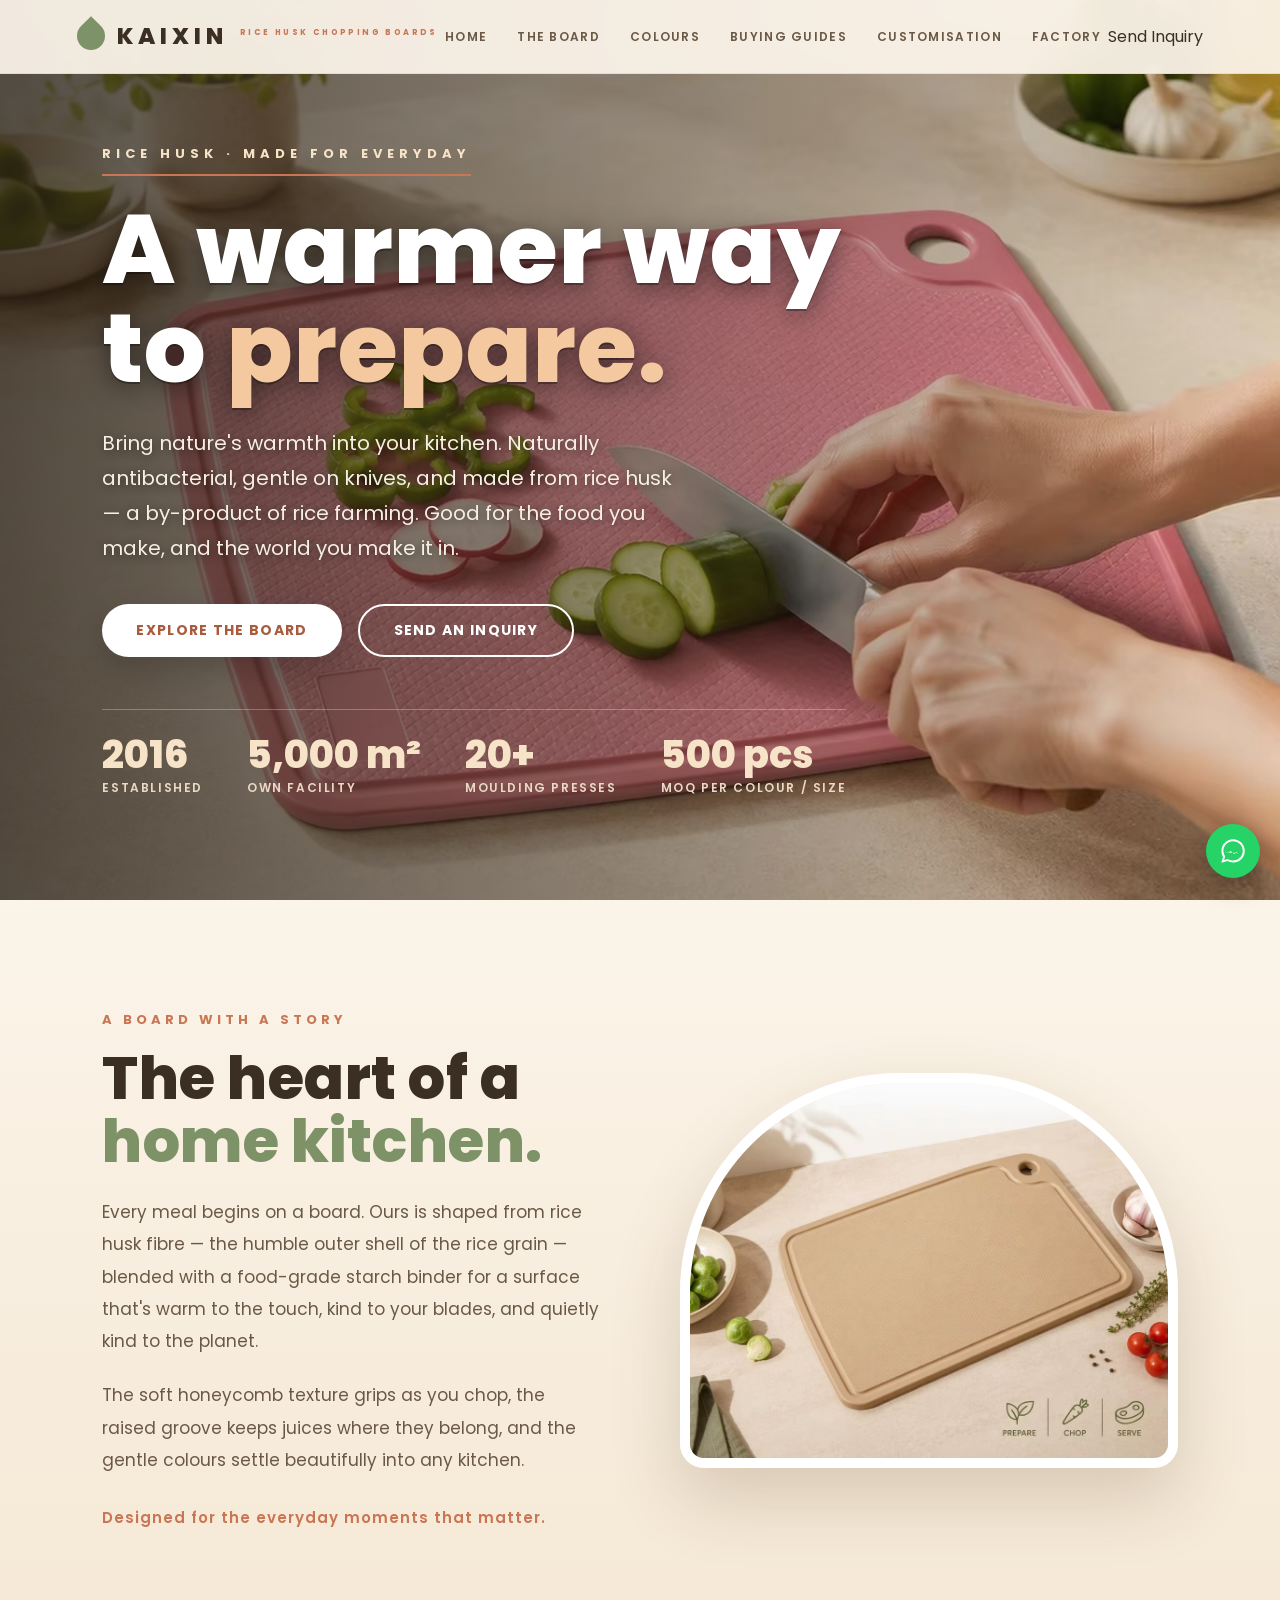
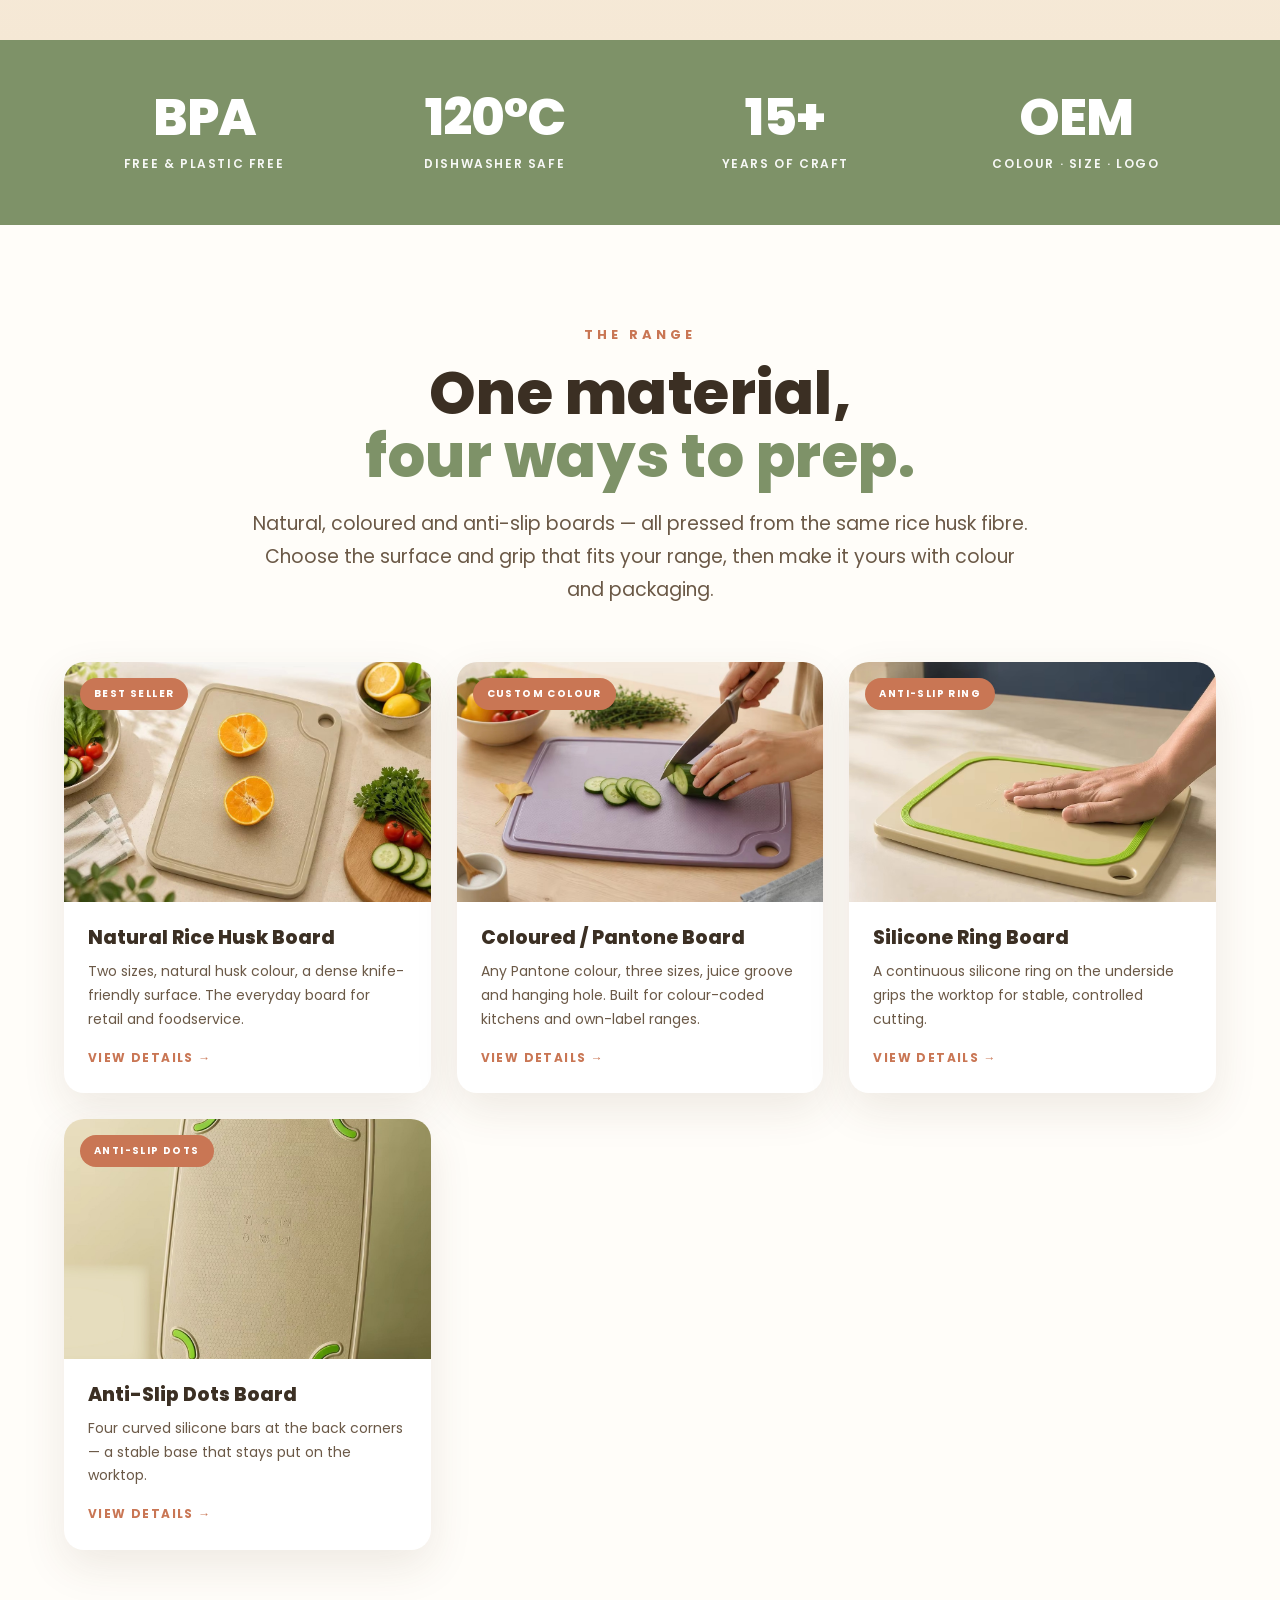
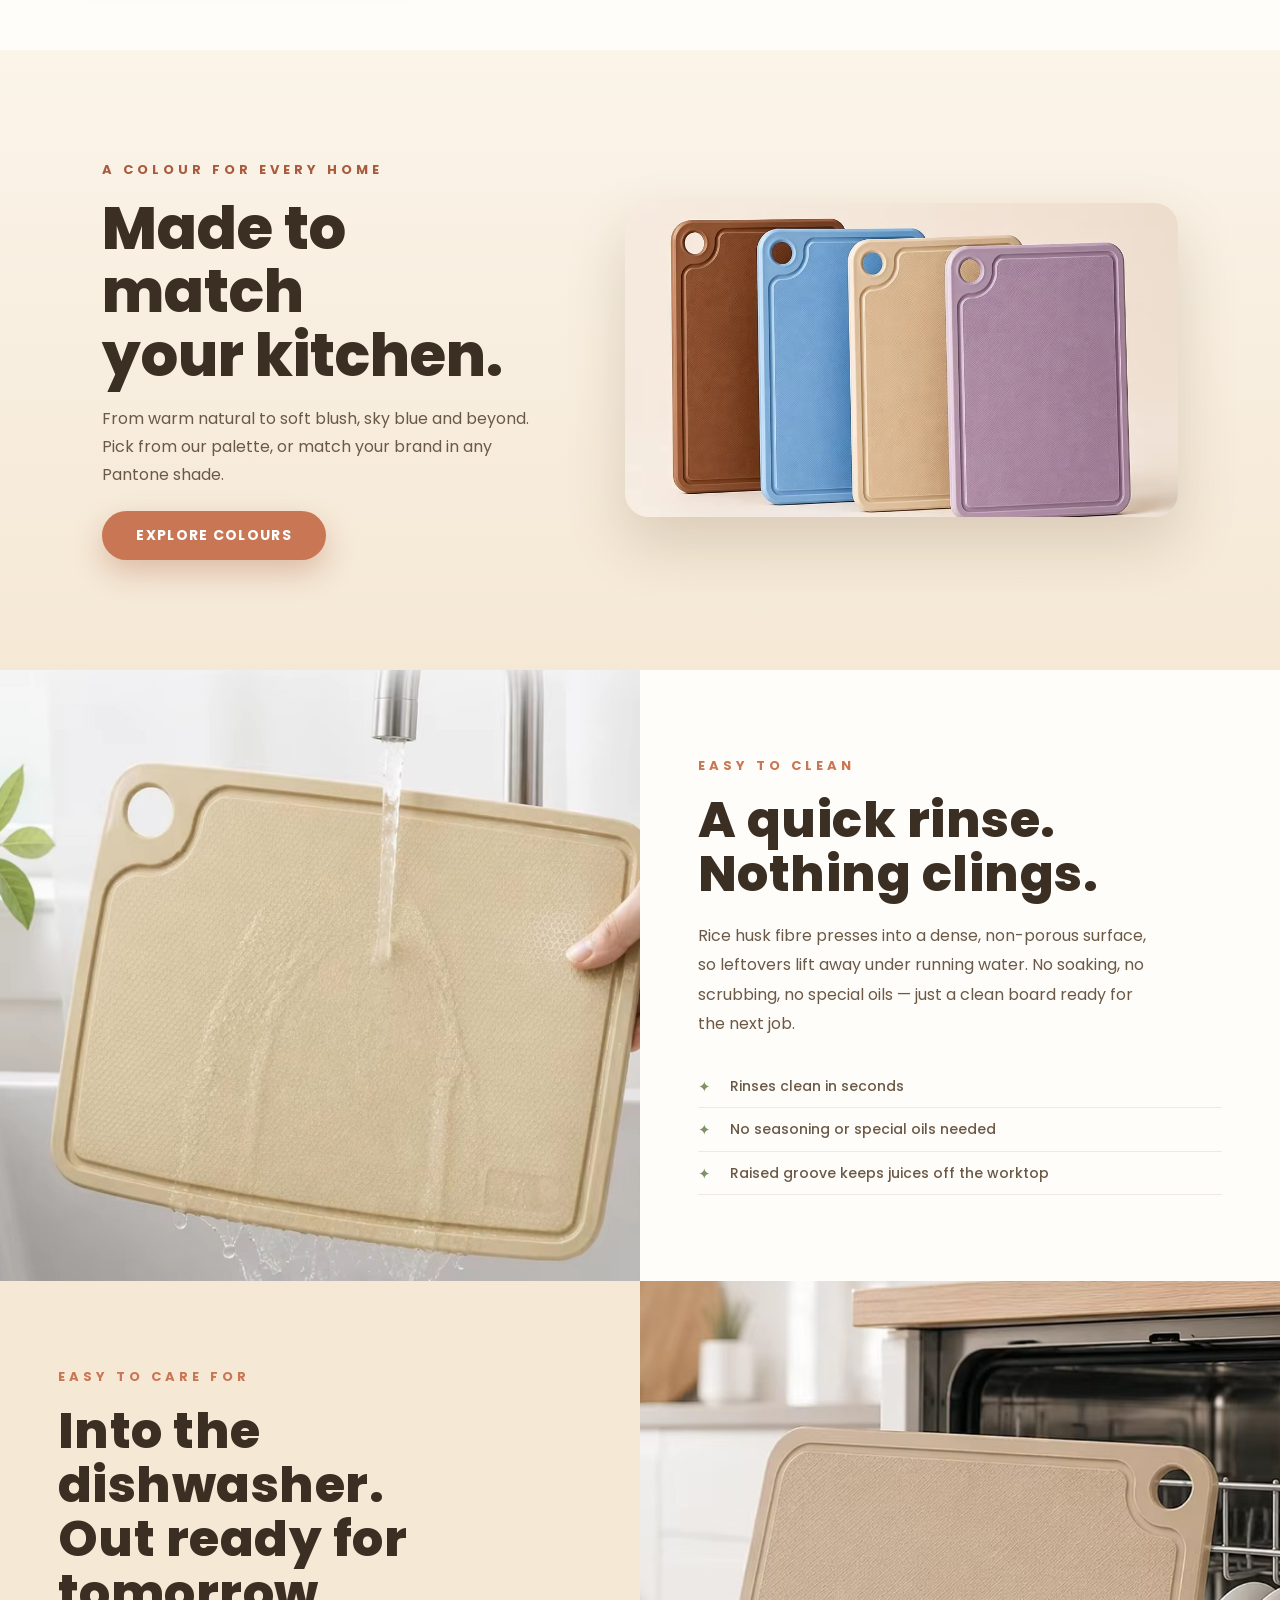
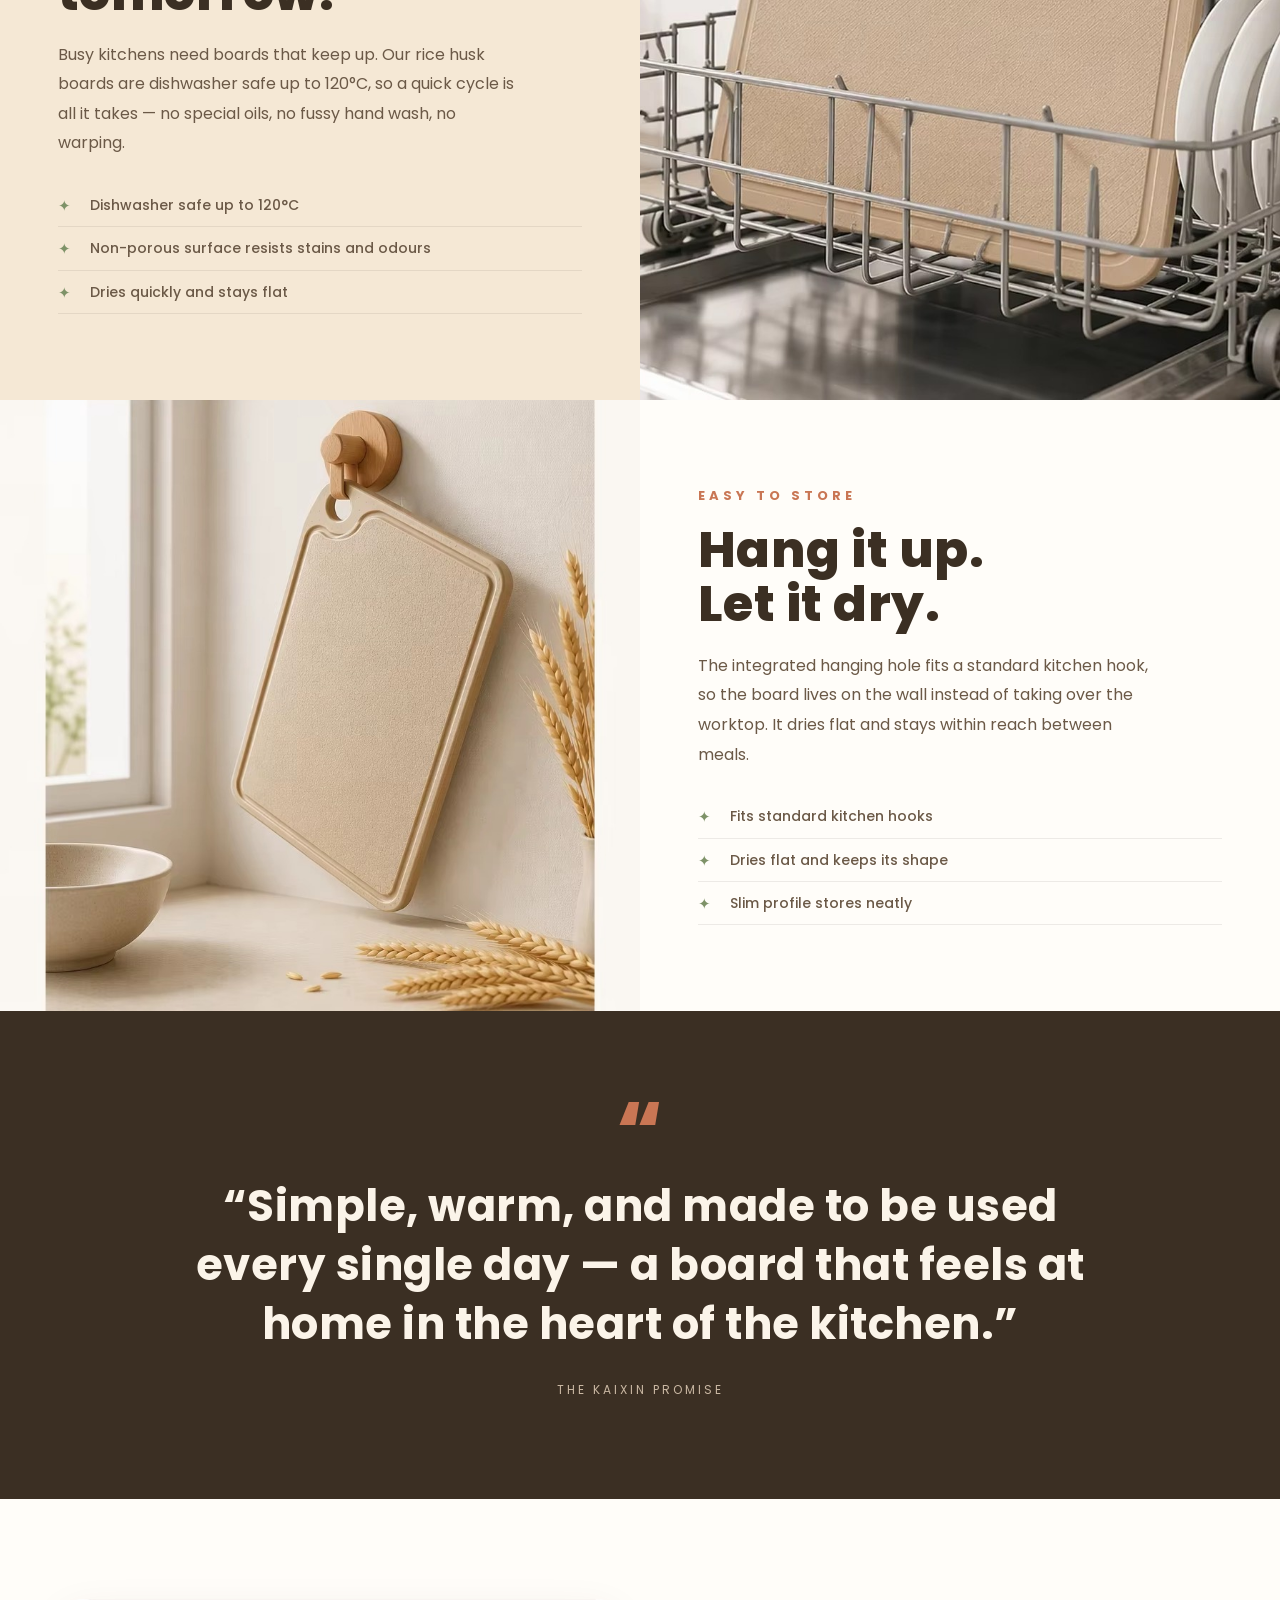
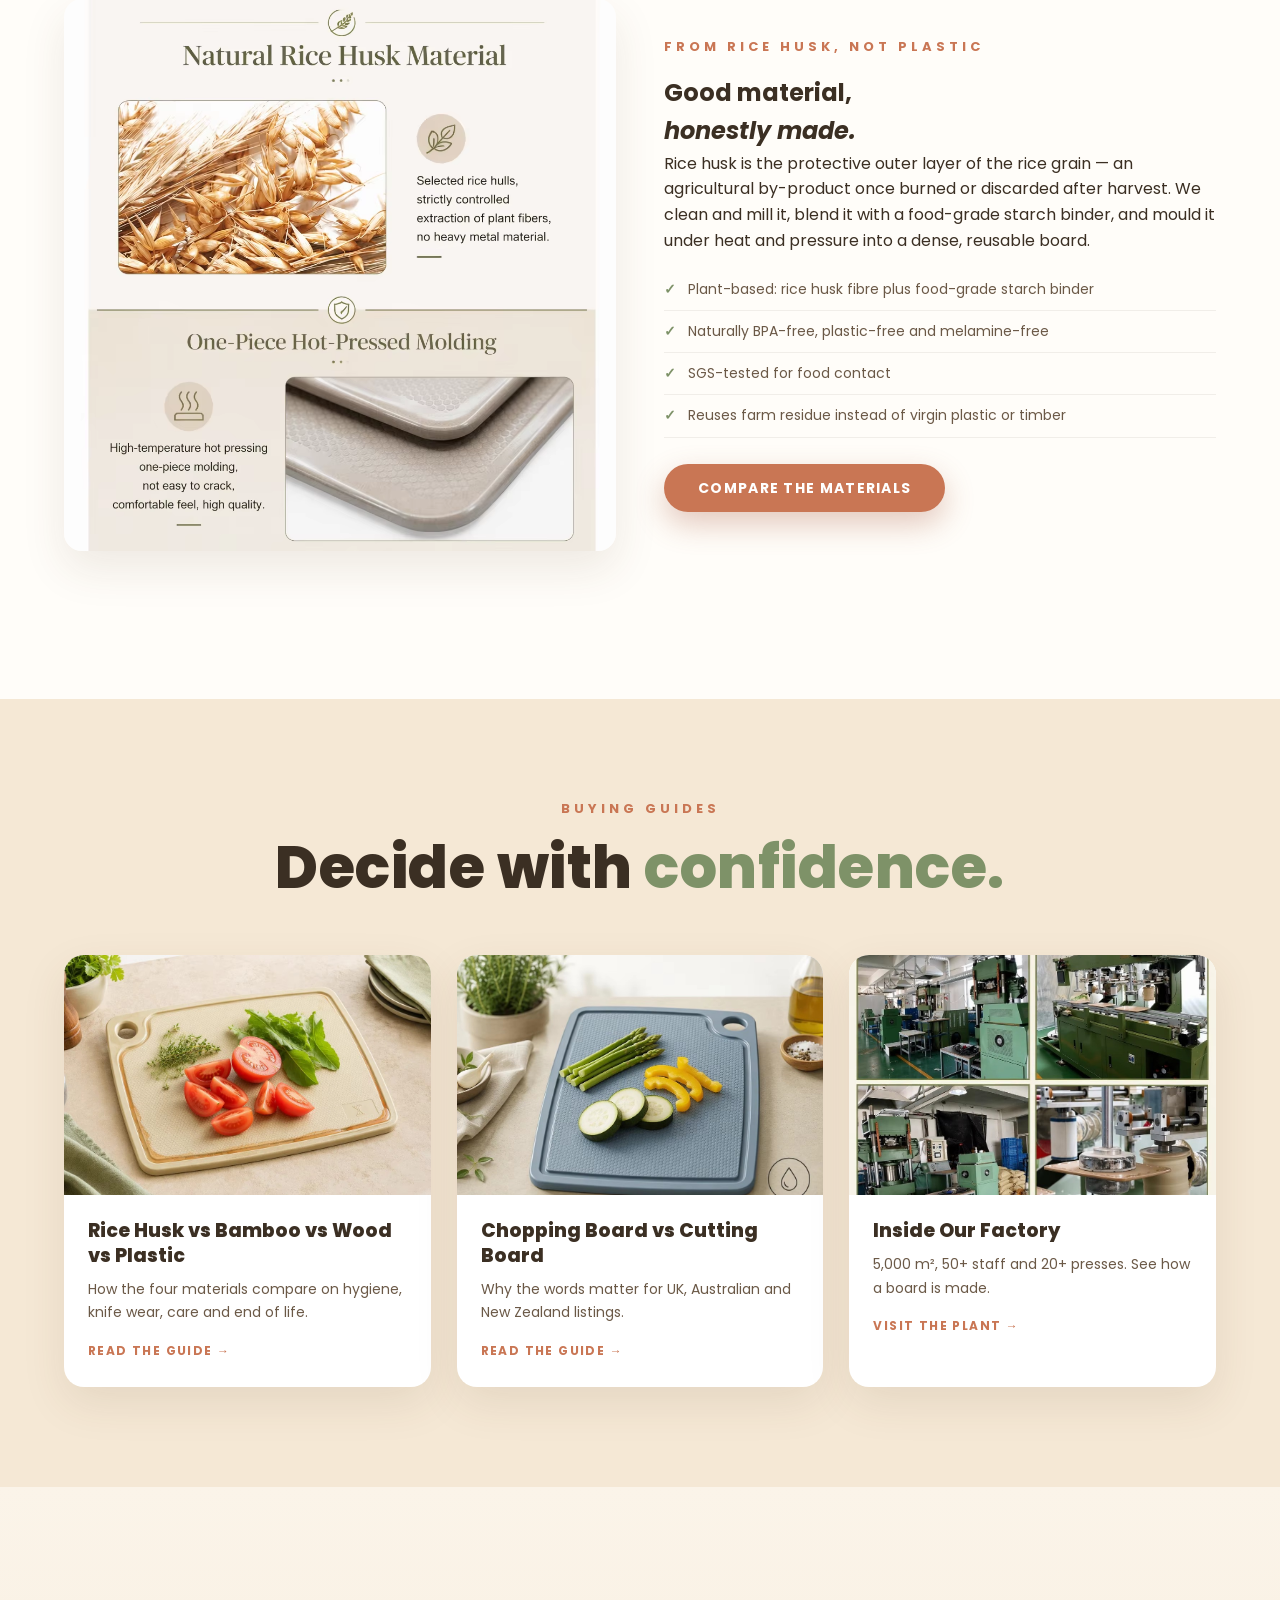
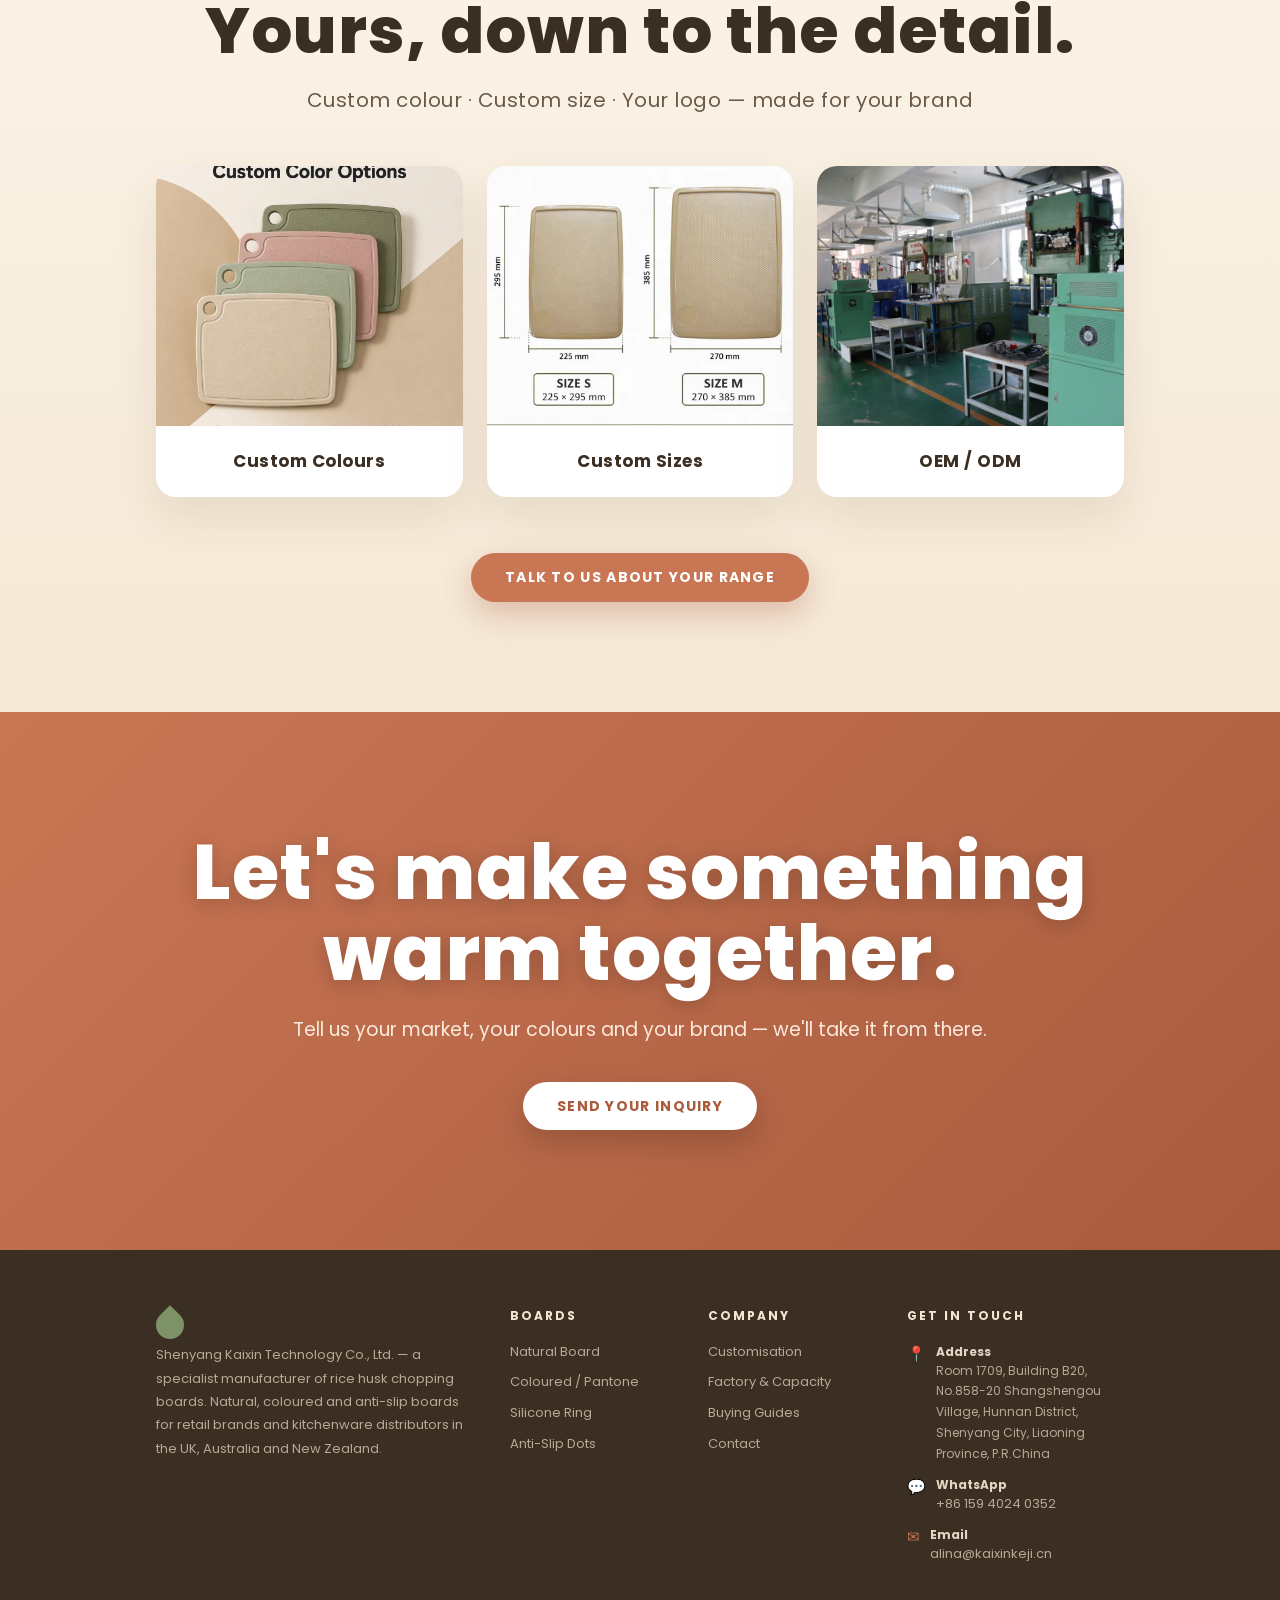
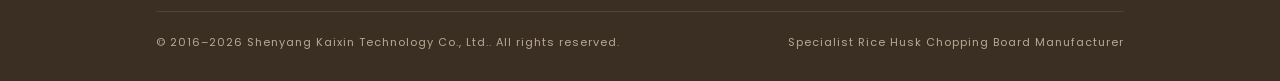
==== commit 680ce54b: "site: add badges to silicone ring/dots product cards" ====
--- a/index.html
+++ b/index.html
@@ -145,8 +145,8 @@
   <div class="cards">
     <a class="card" href="products/natural-rice-husk-chopping-board.html"><div class="thumb"><span class="badge">Best Seller</span><img src="assets/img/warm/cards/card-natural.jpg" alt="Natural rice husk chopping board with fresh orange" loading="lazy"></div><div class="body"><h3>Natural Rice Husk Board</h3><p>Two sizes, natural husk colour, a dense knife-friendly surface. The everyday board for retail and foodservice.</p><span class="more">View details &rarr;</span></div></a>
     <a class="card" href="products/coloured-rice-husk-chopping-board.html"><div class="thumb"><span class="badge">Custom Colour</span><img src="assets/img/warm/cards/card-colour.jpg" alt="Coloured rice husk chopping boards" loading="lazy"></div><div class="body"><h3>Coloured / Pantone Board</h3><p>Any Pantone colour, three sizes, juice groove and hanging hole. Built for colour-coded kitchens and own-label ranges.</p><span class="more">View details &rarr;</span></div></a>
-    <a class="card" href="products/silicone-ring-chopping-board.html"><div class="thumb"><img src="assets/img/warm/cards/card-ring.jpg" alt="Continuous non-slip silicone ring on the board underside" loading="lazy"></div><div class="body"><h3>Silicone Ring Board</h3><p>A continuous silicone ring on the underside grips the worktop for stable, controlled cutting.</p><span class="more">View details &rarr;</span></div></a>
-    <a class="card" href="products/silicone-dots-chopping-board.html"><div class="thumb"><img src="assets/img/warm/cards/card-dots.jpg" alt="Four corner anti-slip silicone inserts on the board underside" loading="lazy"></div><div class="body"><h3>Anti-Slip Dots Board</h3><p>Four curved silicone bars at the back corners &mdash; a stable base that stays put on the worktop.</p><span class="more">View details &rarr;</span></div></a>
+    <a class="card" href="products/silicone-ring-chopping-board.html"><div class="thumb"><span class="badge">Anti-Slip Ring</span><img src="assets/img/warm/cards/card-ring.jpg" alt="Continuous non-slip silicone ring on the board underside" loading="lazy"></div><div class="body"><h3>Silicone Ring Board</h3><p>A continuous silicone ring on the underside grips the worktop for stable, controlled cutting.</p><span class="more">View details &rarr;</span></div></a>
+    <a class="card" href="products/silicone-dots-chopping-board.html"><div class="thumb"><span class="badge">Anti-Slip Dots</span><img src="assets/img/warm/cards/card-dots.jpg" alt="Four corner anti-slip silicone inserts on the board underside" loading="lazy"></div><div class="body"><h3>Anti-Slip Dots Board</h3><p>Four curved silicone bars at the back corners &mdash; a stable base that stays put on the worktop.</p><span class="more">View details &rarr;</span></div></a>
   </div>
 </div></section>
 
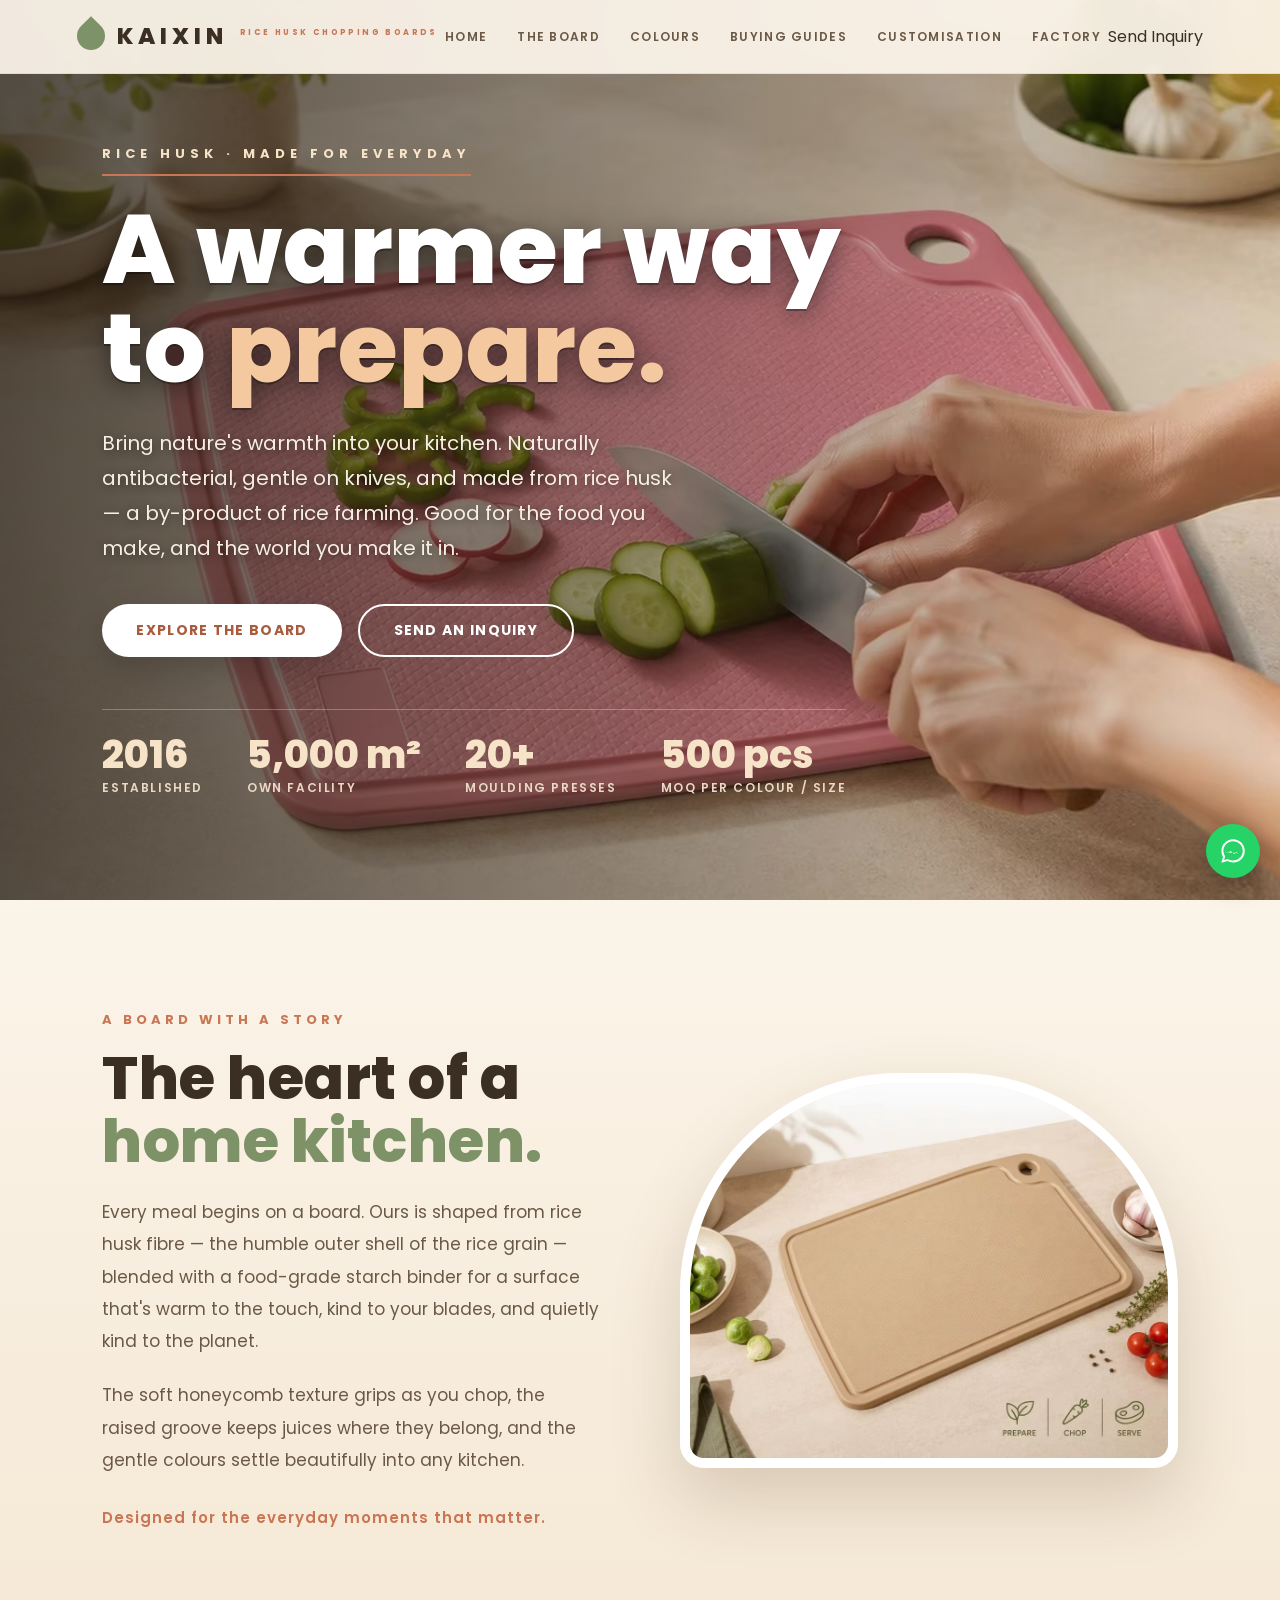
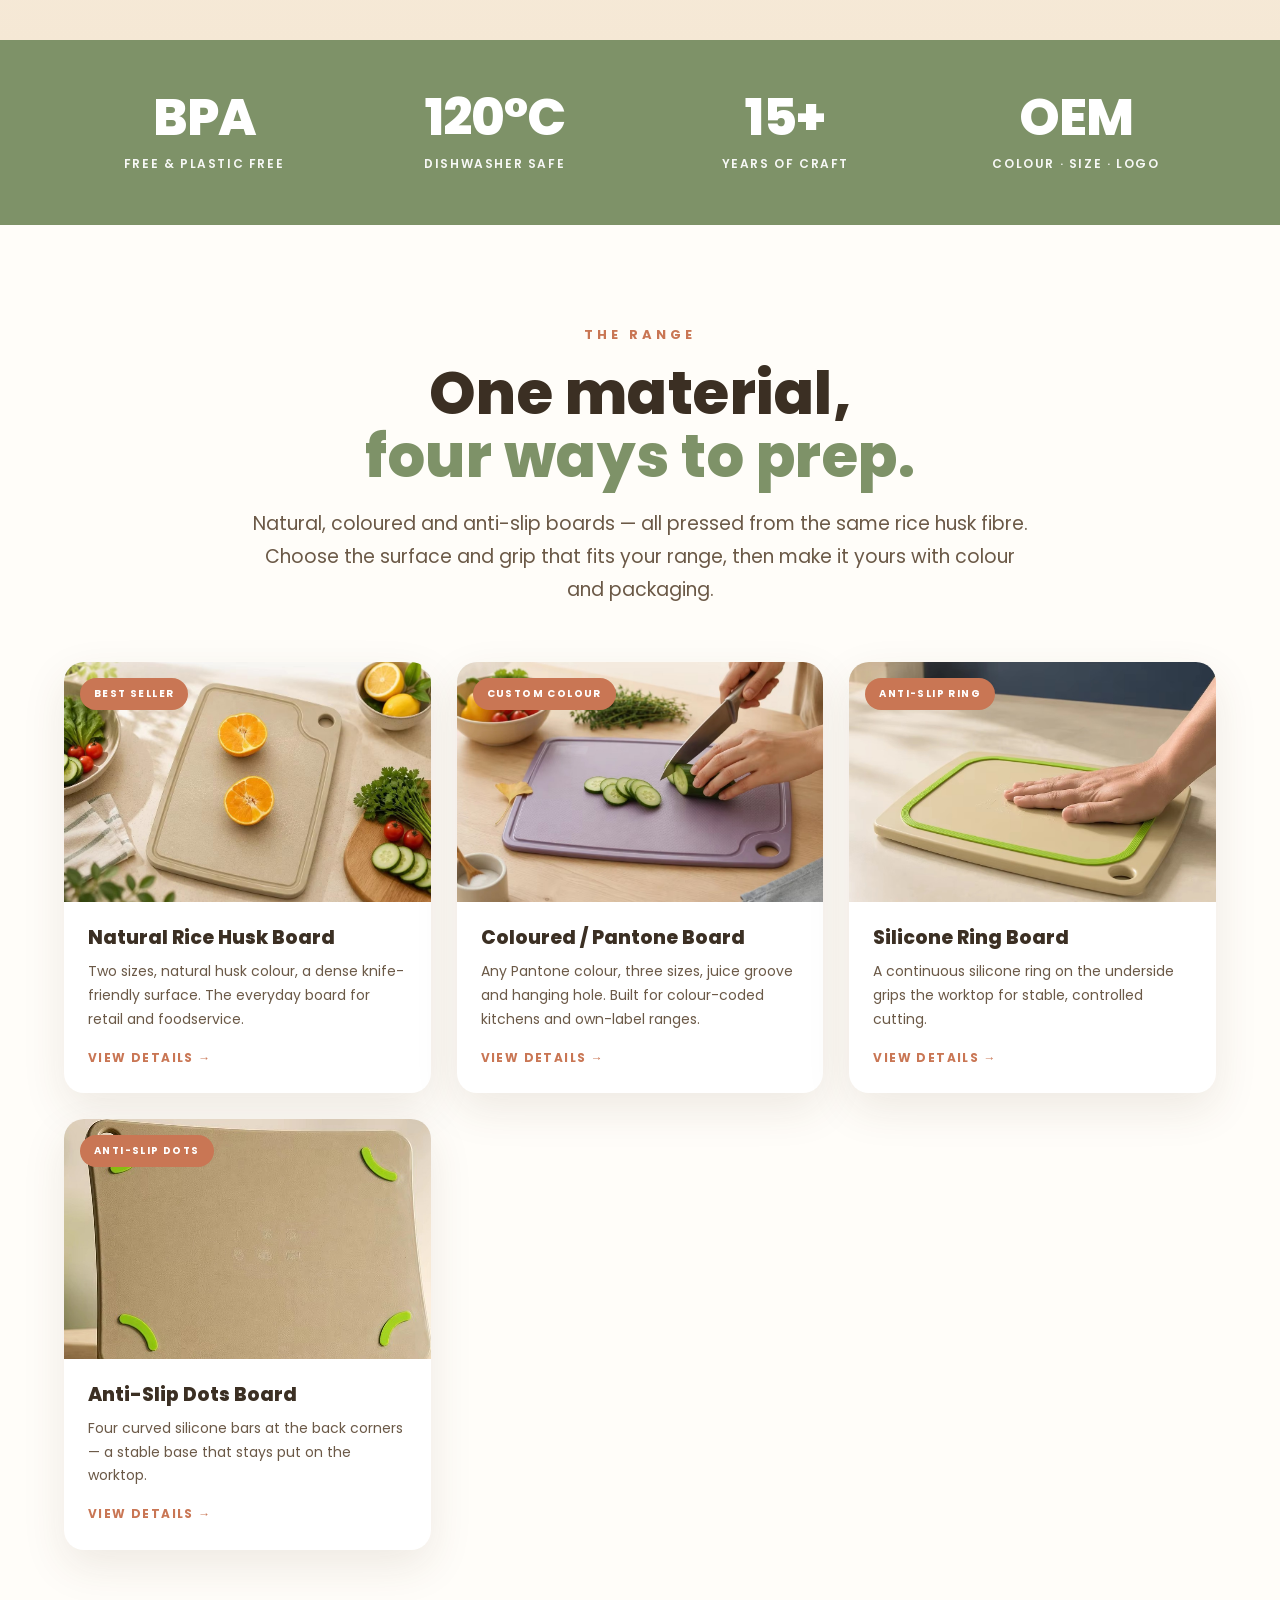
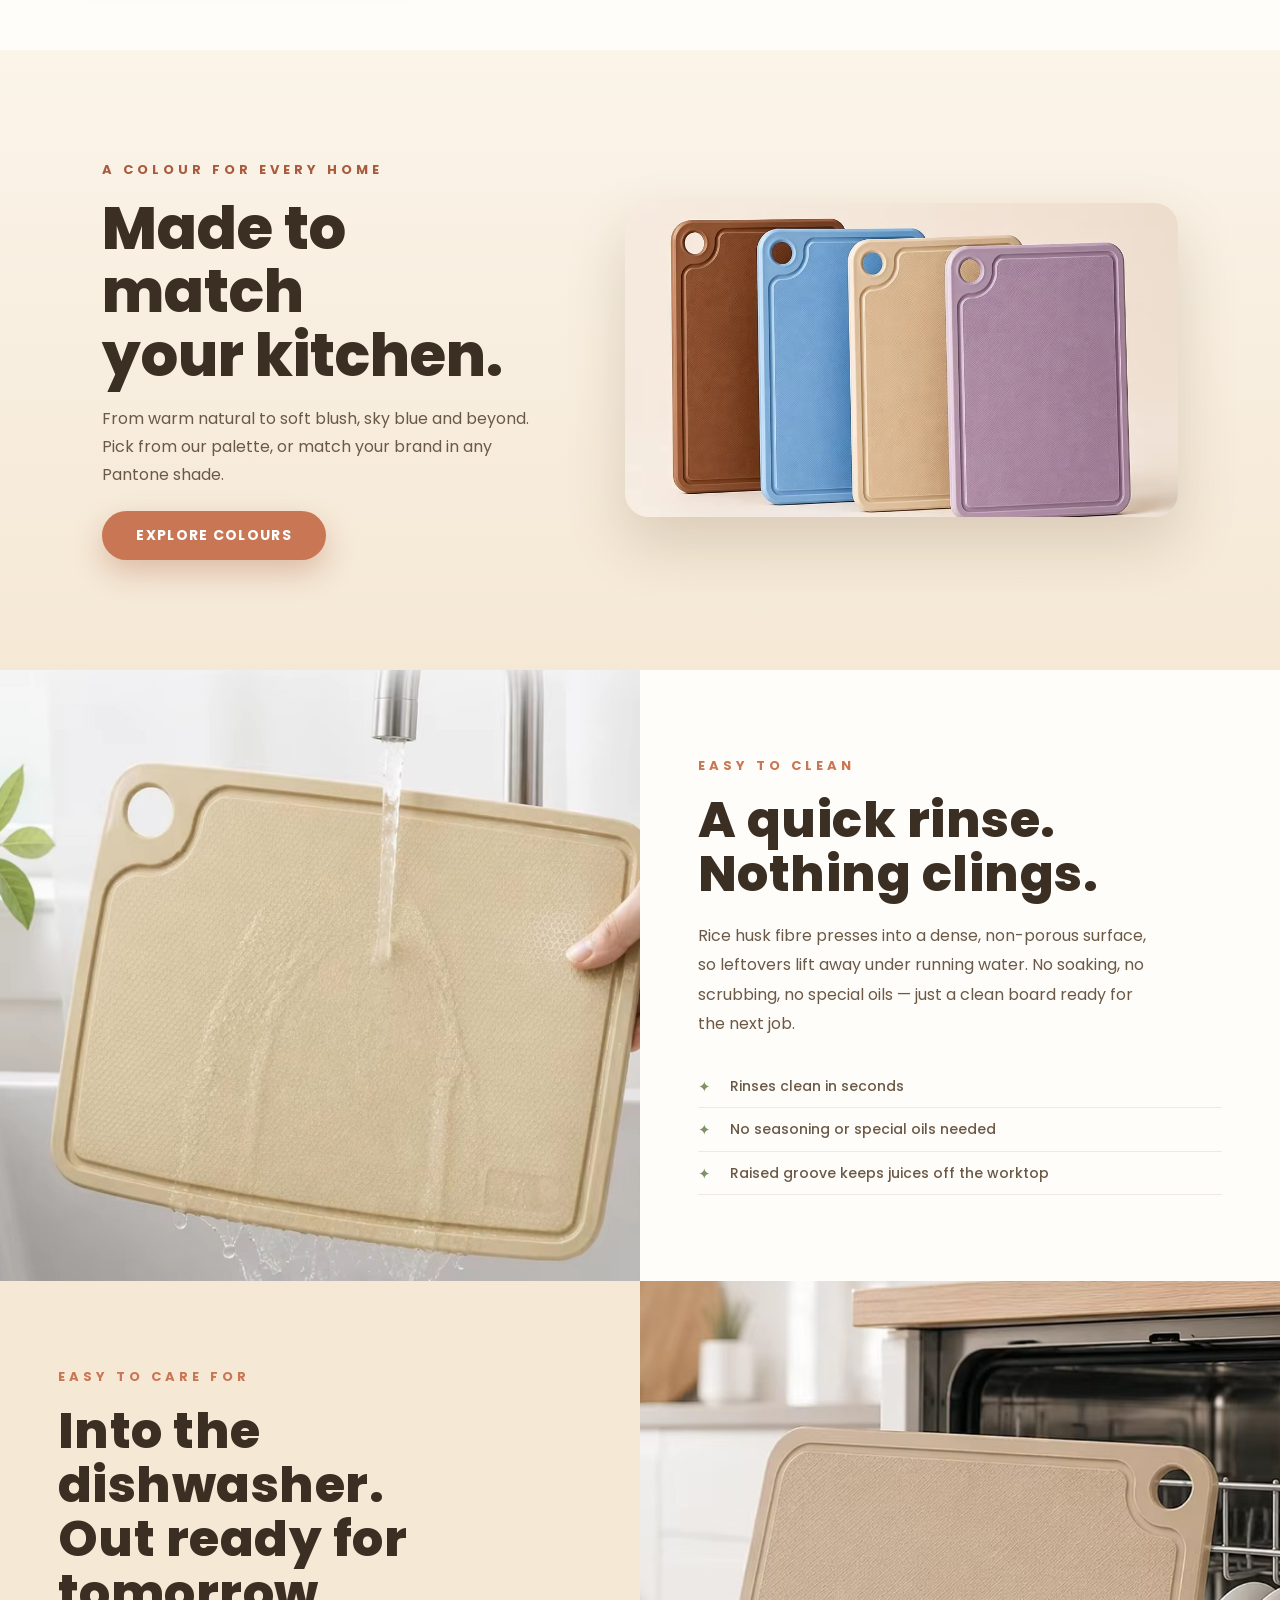
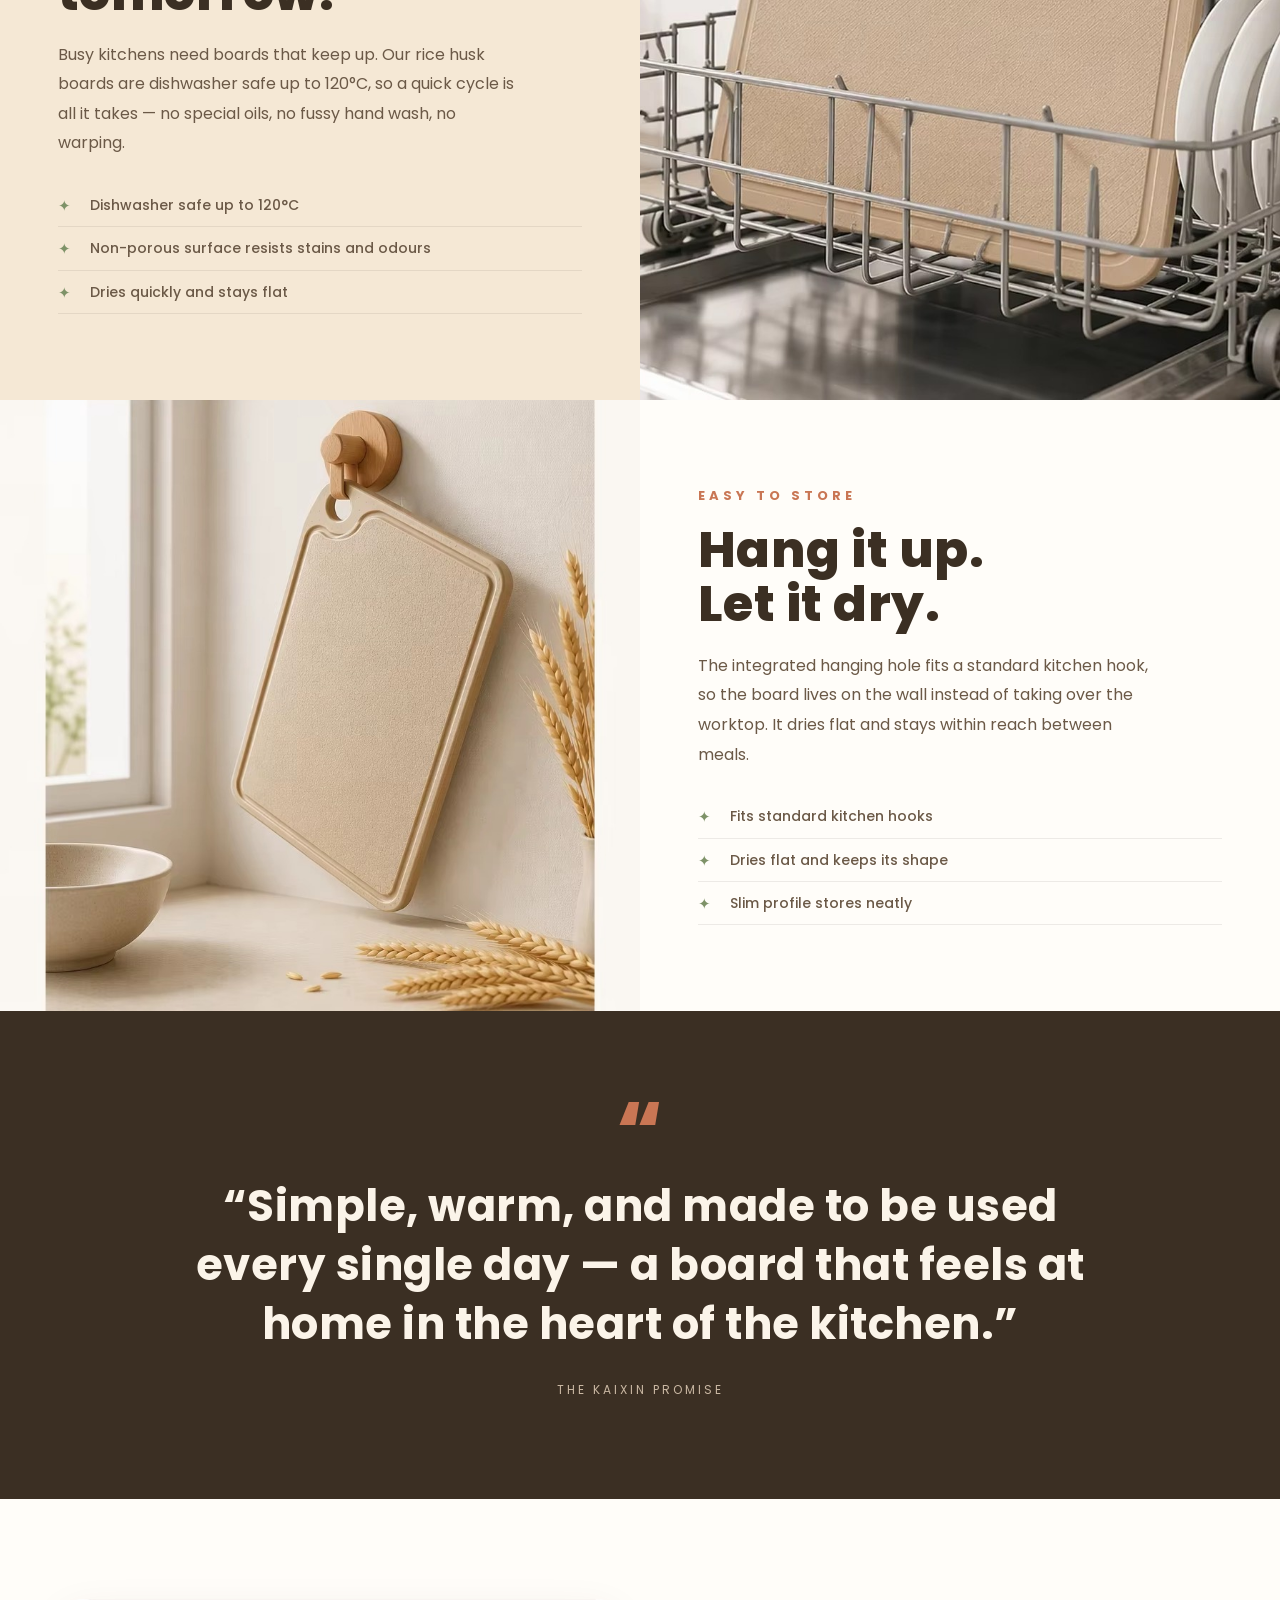
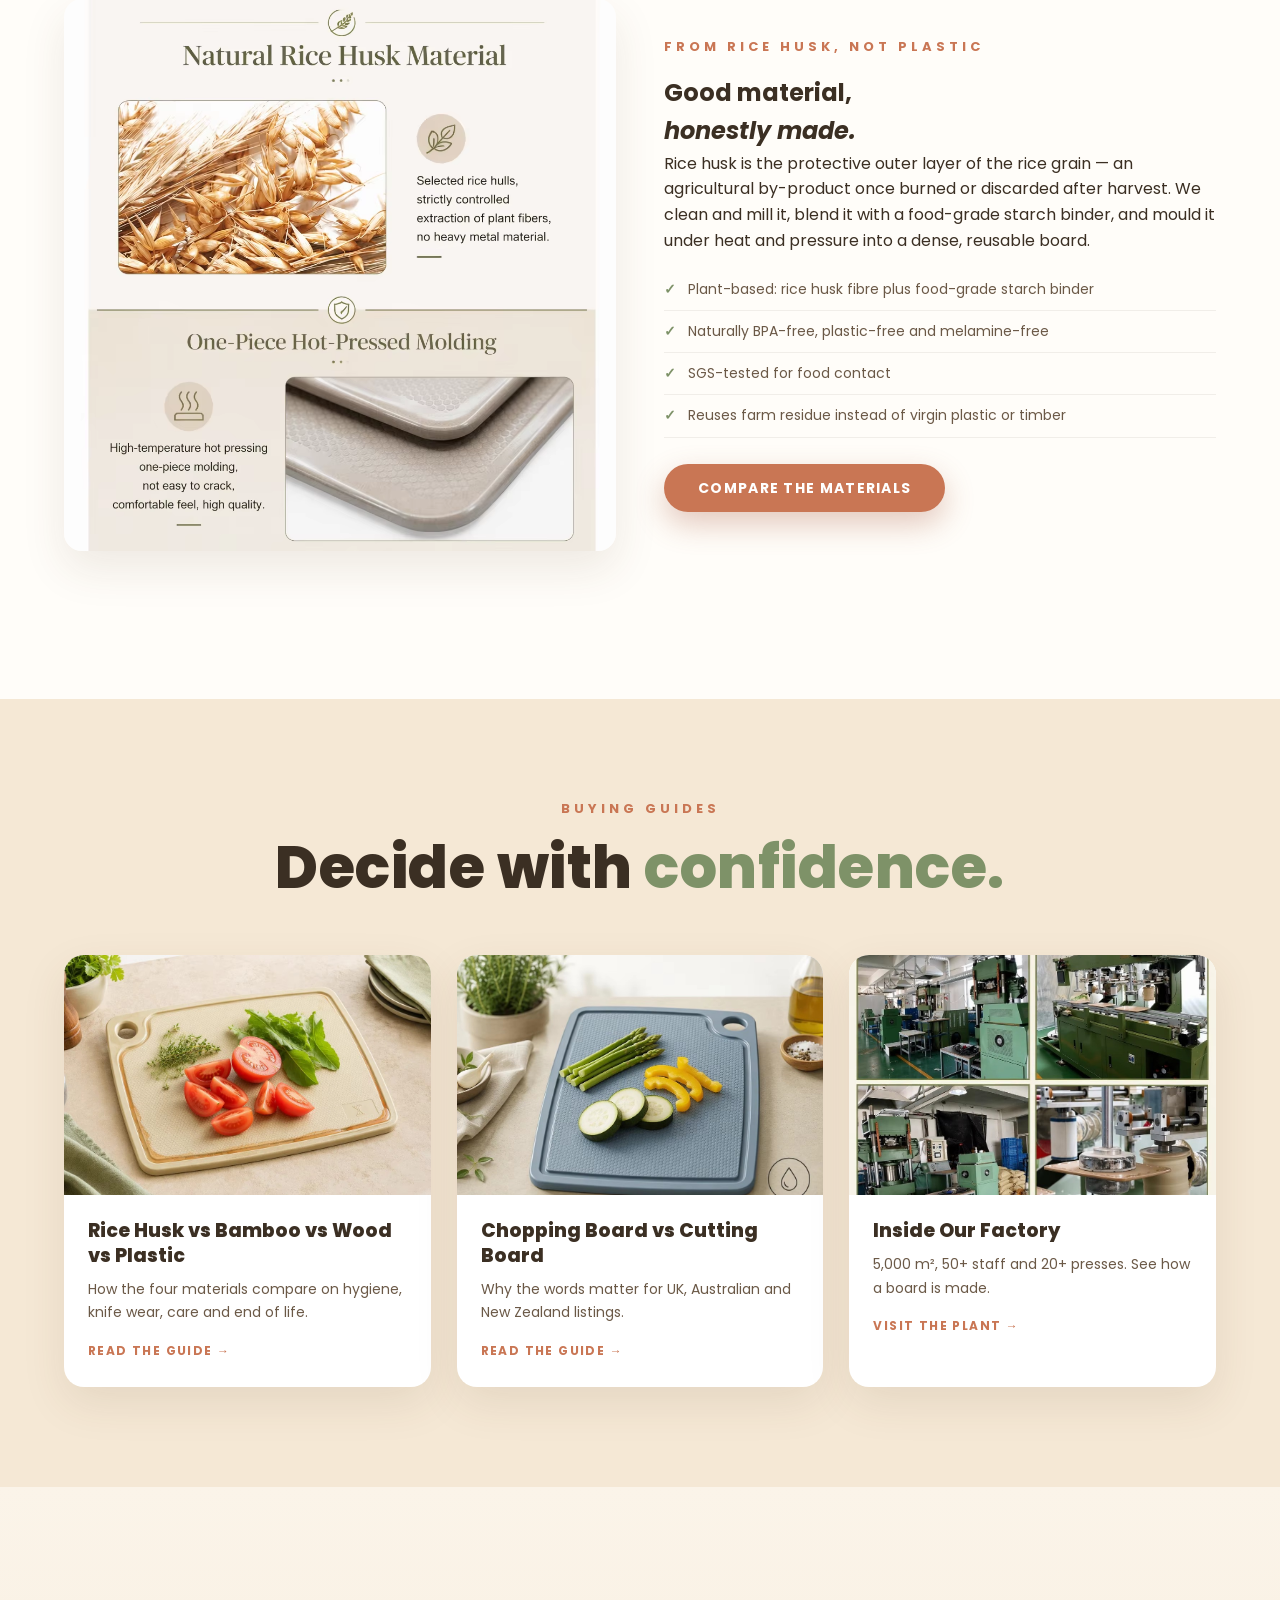
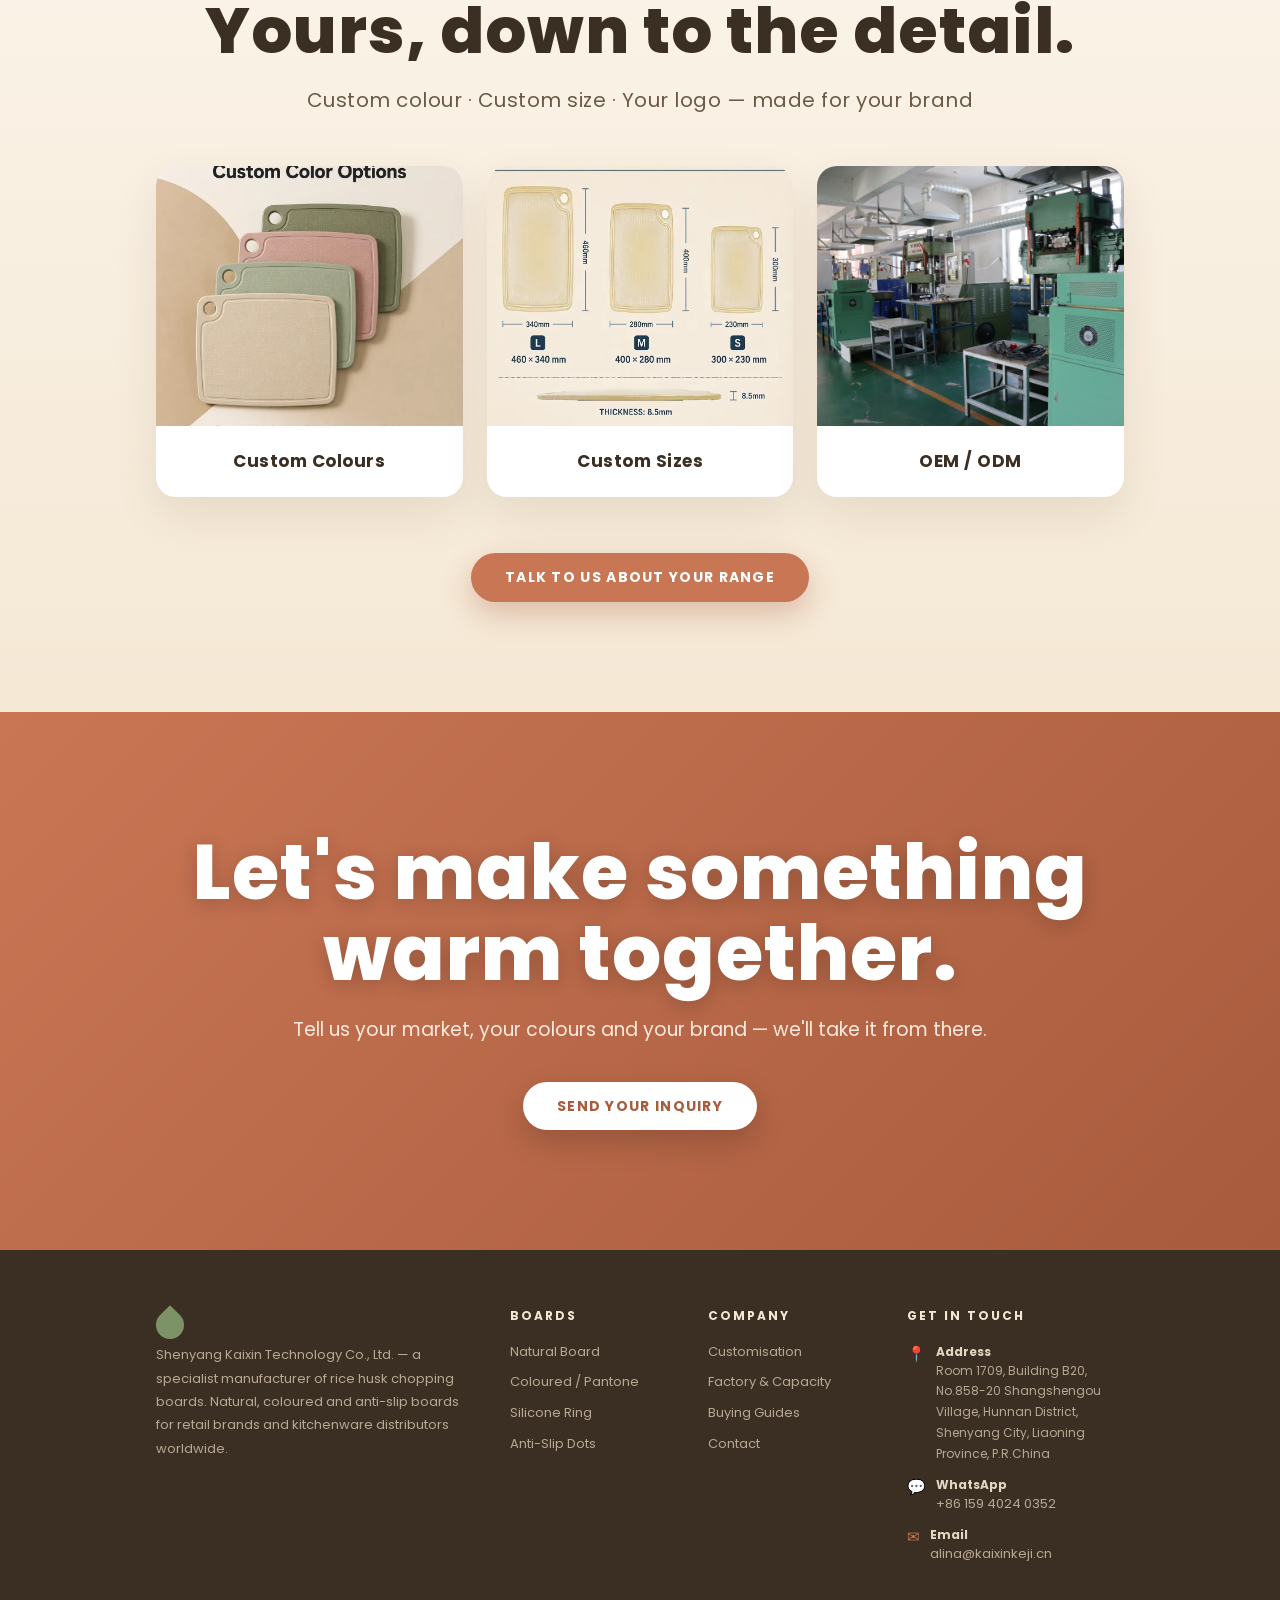
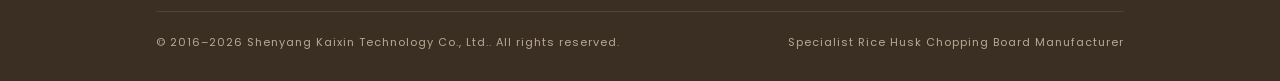
==== commit 3e615555: "site: worldwide positioning in footer, llms.txt and market dropdown" ====
--- a/index.html
+++ b/index.html
@@ -214,7 +214,7 @@
 <footer>
   <div class="container foot-grid">
     <div class="foot-brand"><span class="brand"><span class="leaf"></span>KAIXIN</span>
-      <p>Shenyang Kaixin Technology Co., Ltd. &mdash; a specialist manufacturer of rice husk chopping boards. Natural, coloured and anti-slip boards for retail brands and kitchenware distributors in the UK, Australia and New Zealand.</p></div>
+      <p>Shenyang Kaixin Technology Co., Ltd. &mdash; a specialist manufacturer of rice husk chopping boards. Natural, coloured and anti-slip boards for retail brands and kitchenware distributors worldwide.</p></div>
     <div><h4>Boards</h4>
       <a href="products/natural-rice-husk-chopping-board.html">Natural Board</a>
       <a href="products/coloured-rice-husk-chopping-board.html">Coloured / Pantone</a>
